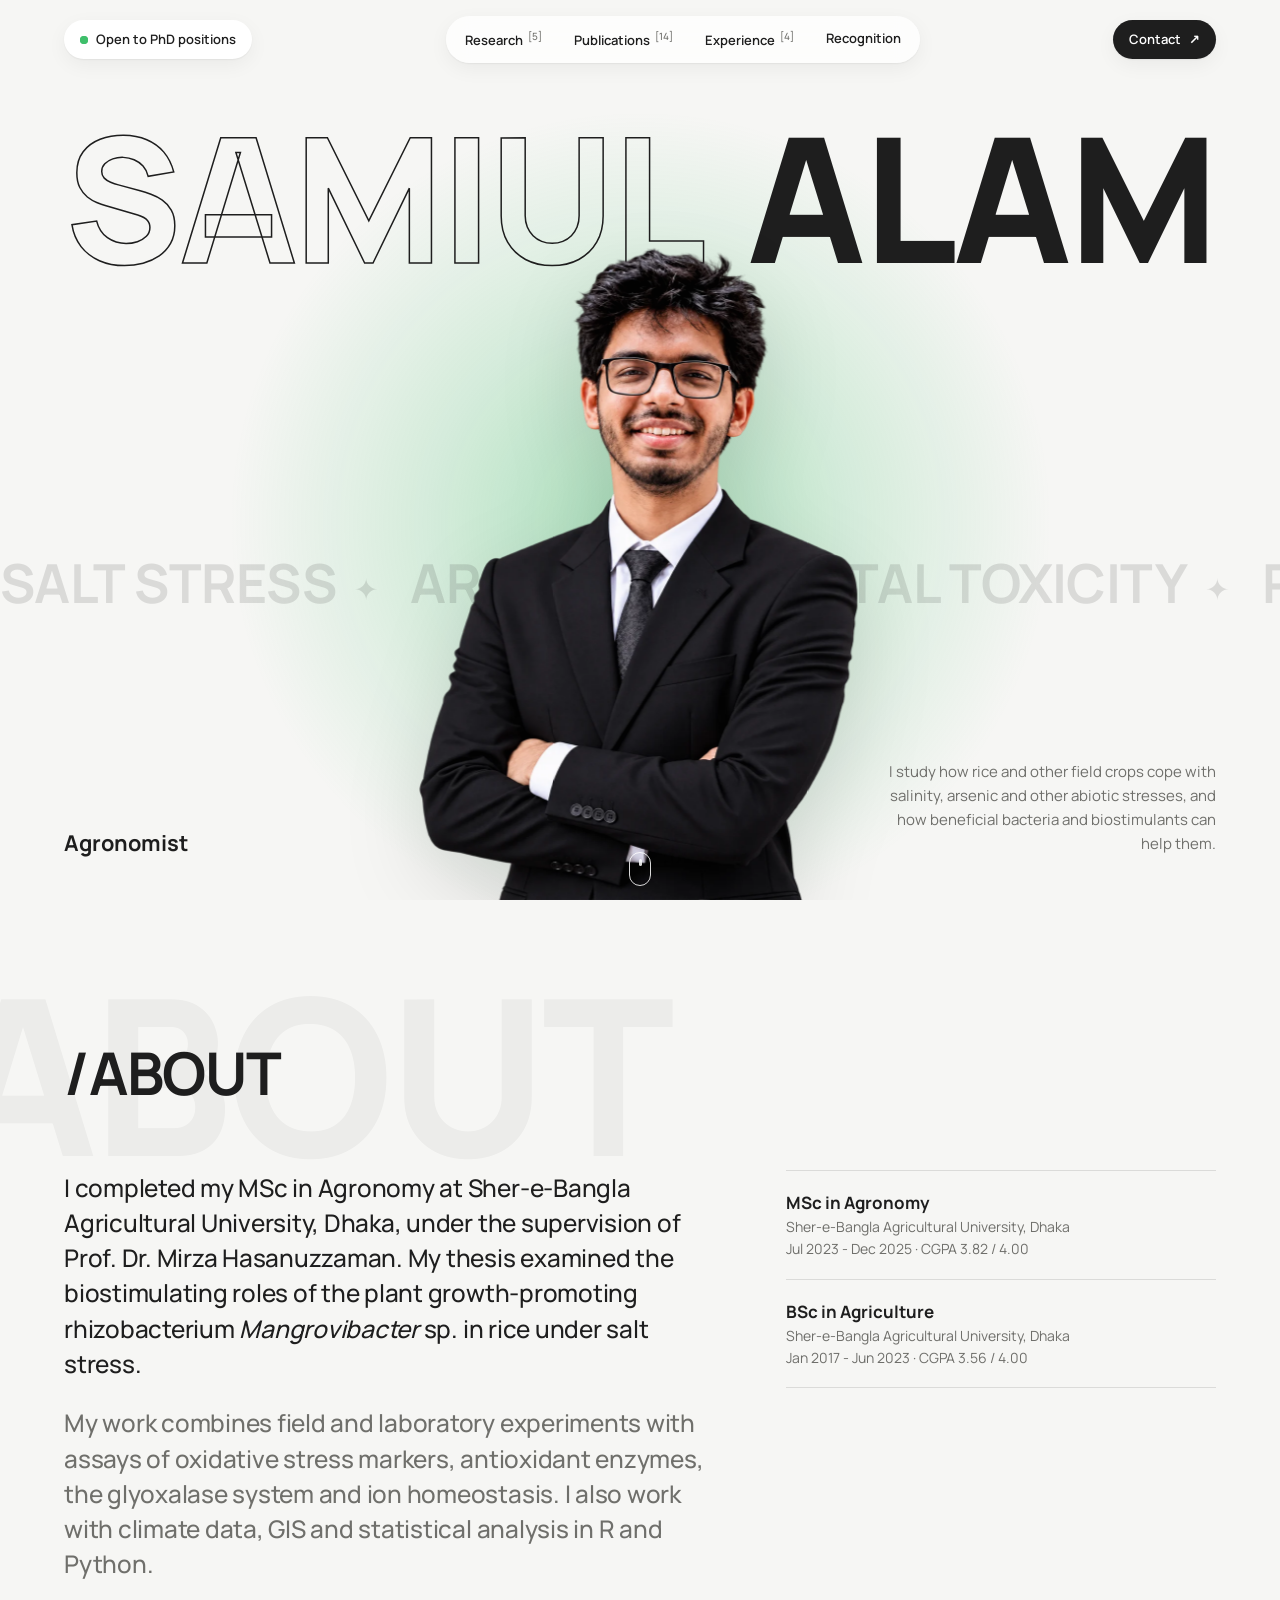
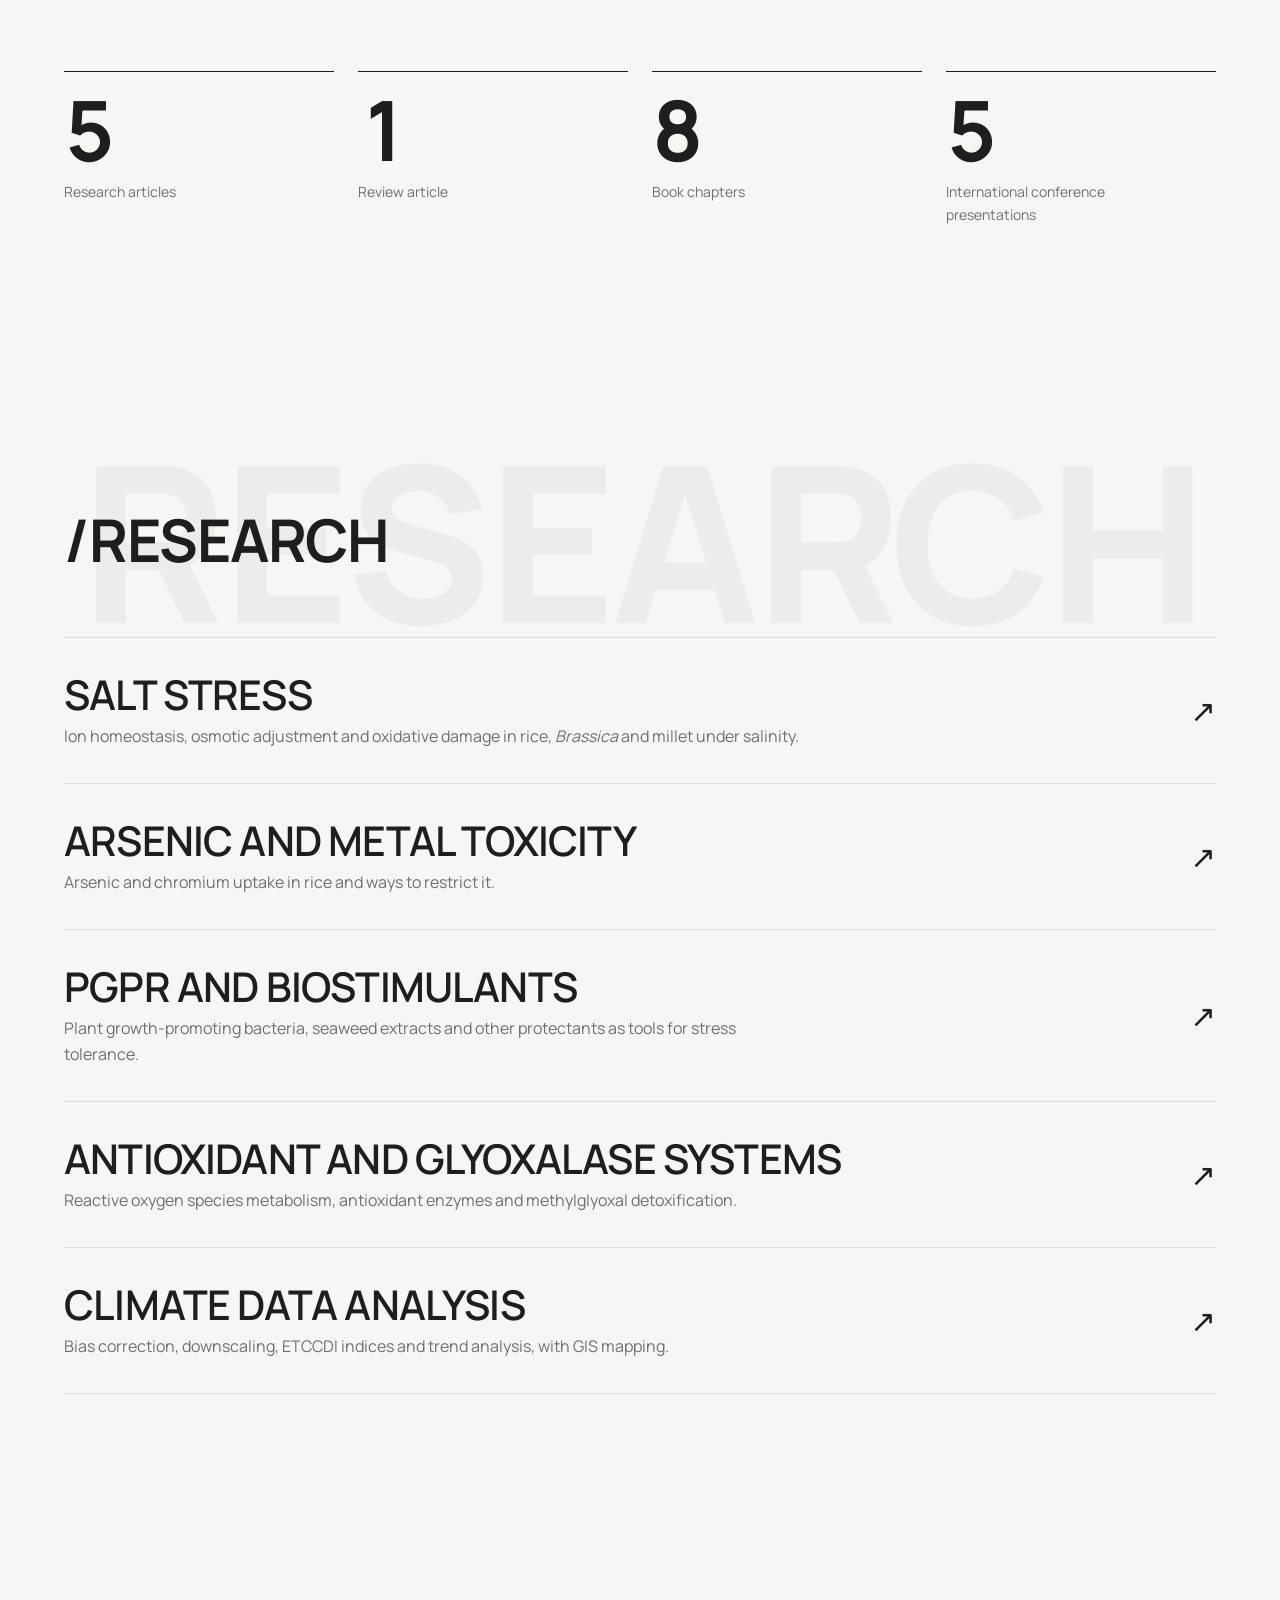
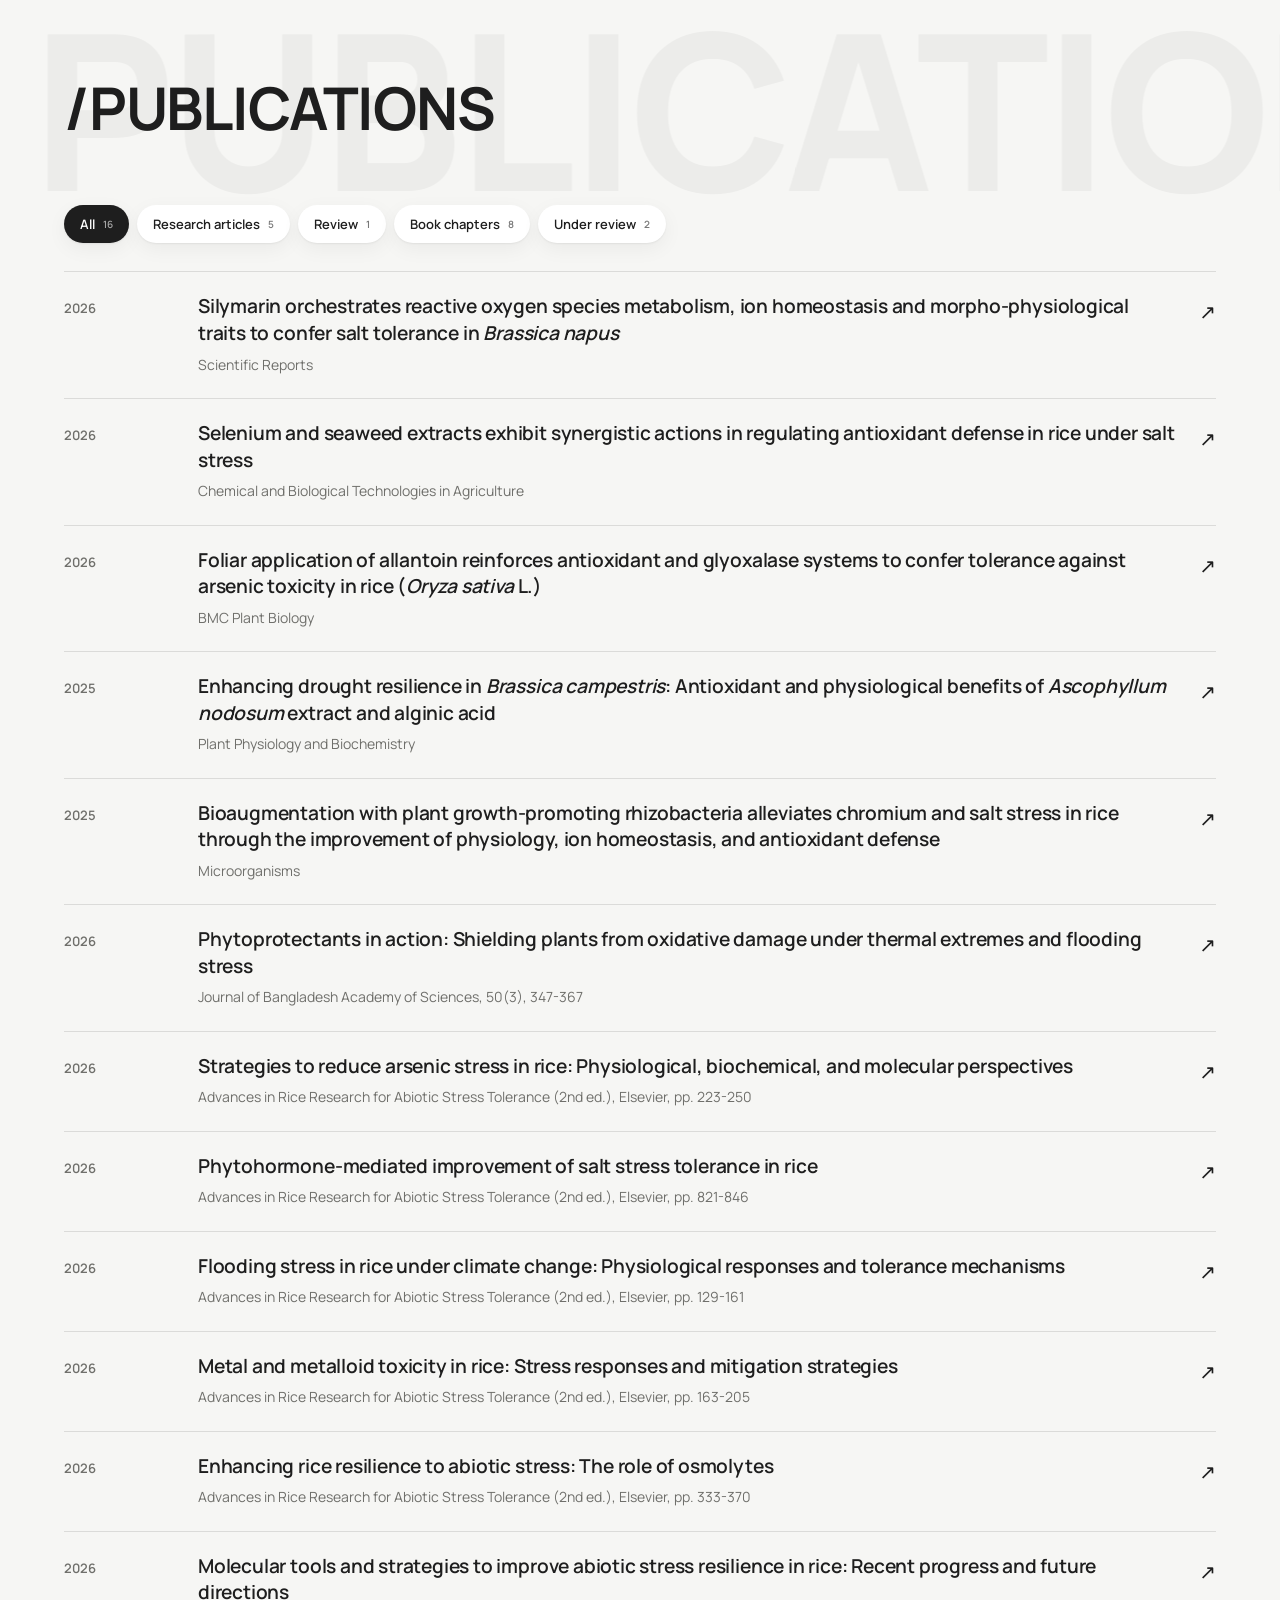
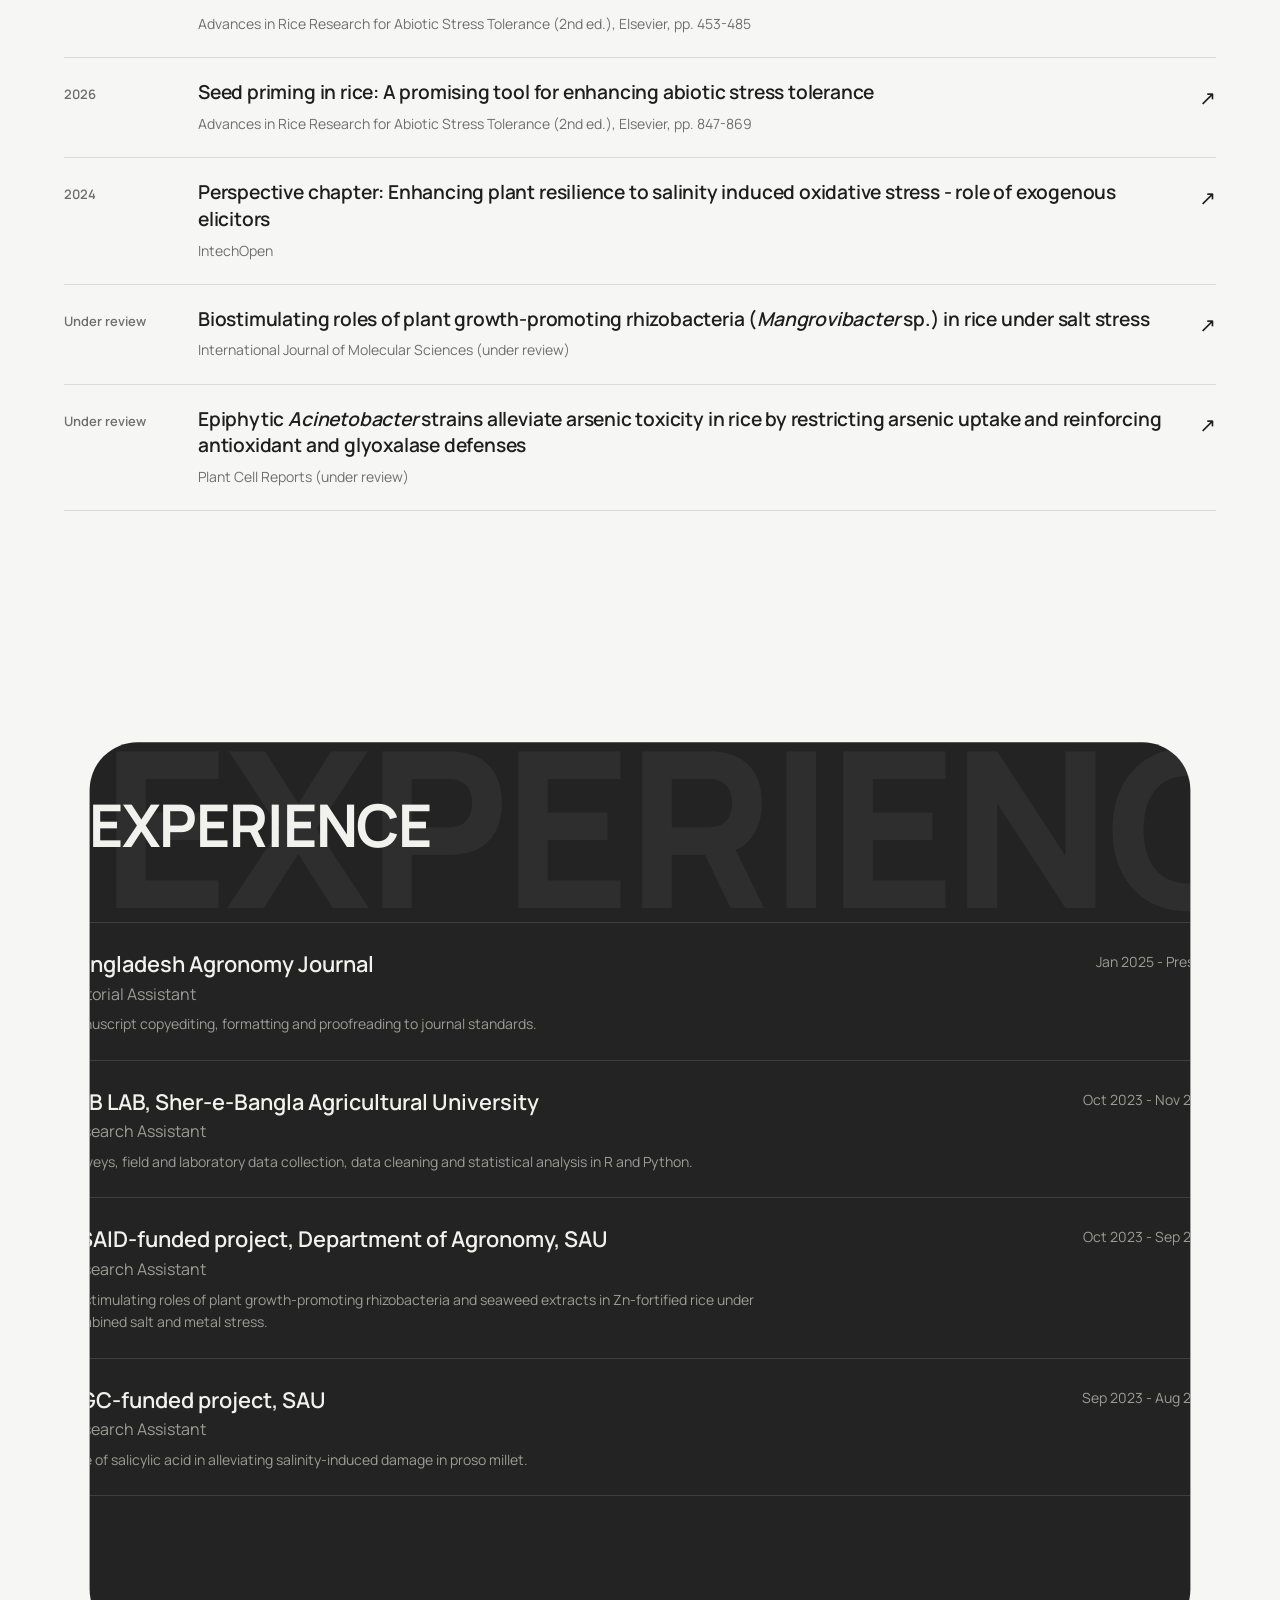
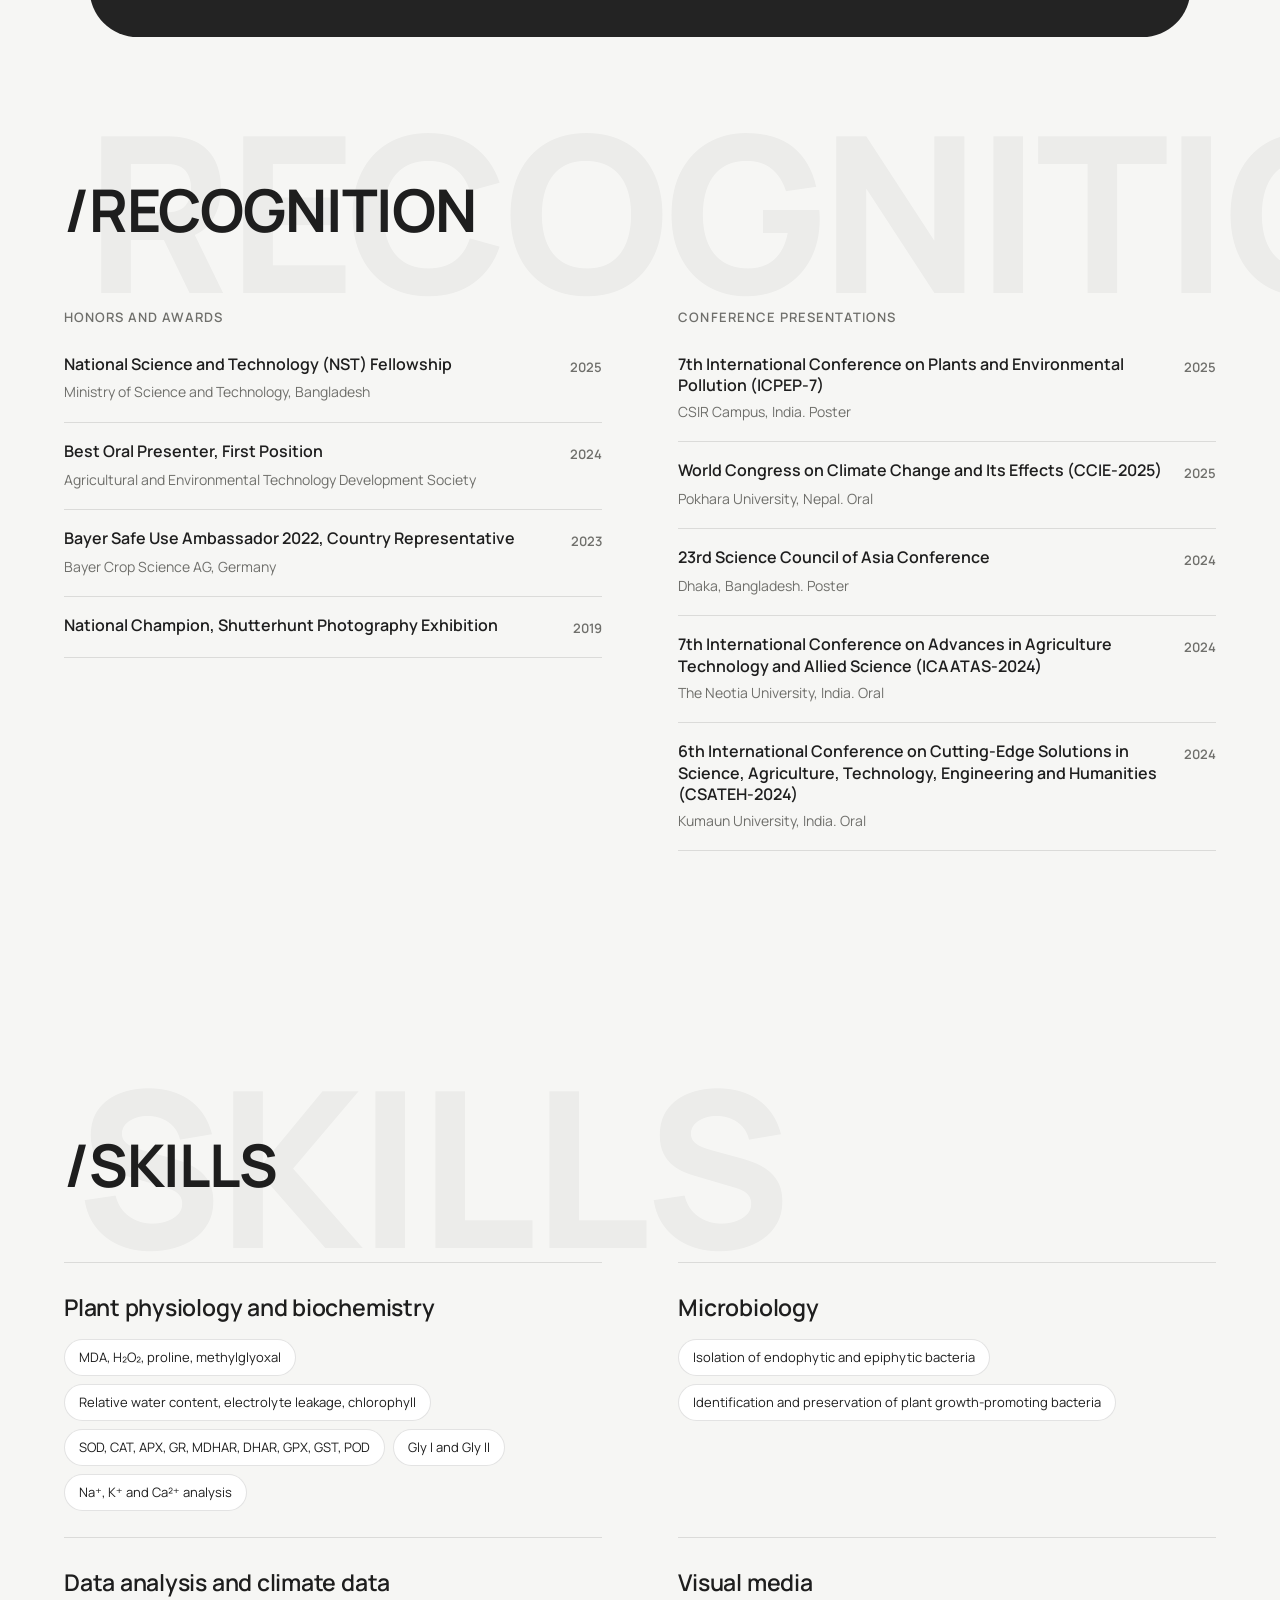
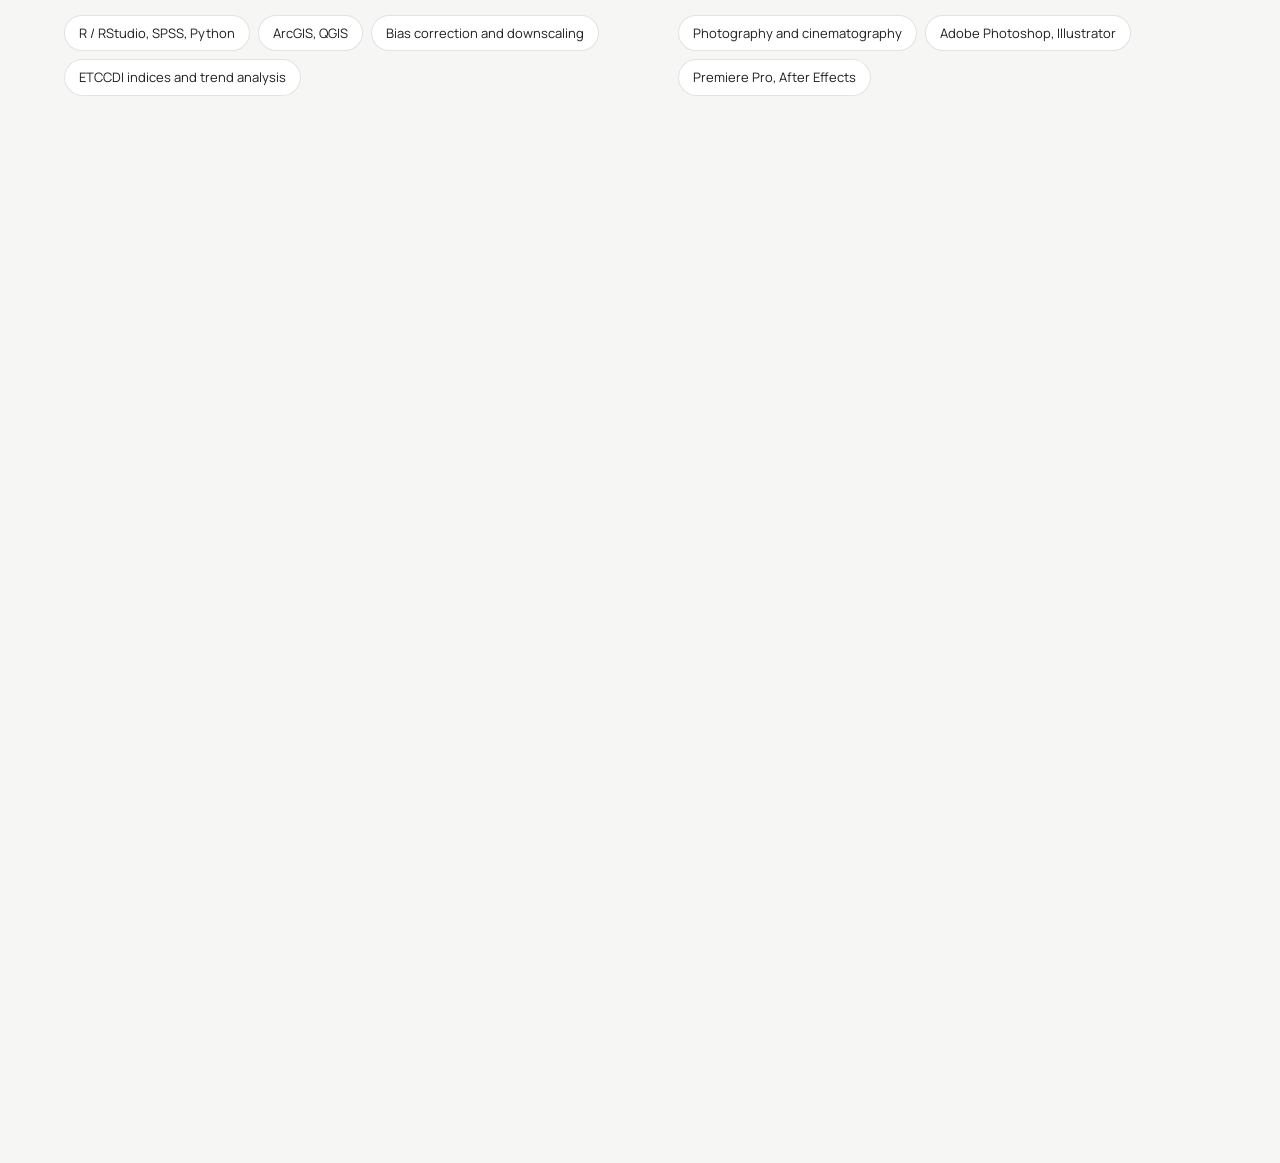
==== index.html @ f486c89b "Add drifting green glow behind hero portrait Co-Authored-By: Claude Fable 5.2 <noreply@anthropic.com" ====
<!DOCTYPE html>
<html lang="en">
<head>
<meta charset="utf-8">
<meta name="viewport" content="width=device-width, initial-scale=1">
<title>Samiul Alam</title>
<meta name="description" content="Samiul Alam, plant stress physiologist. Research on salinity, arsenic toxicity and plant growth-promoting bacteria in rice.">
<meta property="og:title" content="Samiul Alam">
<meta property="og:description" content="Plant stress physiologist. Salinity, arsenic and plant growth-promoting bacteria in rice.">
<meta property="og:type" content="website">
<link rel="icon" href="data:image/svg+xml,%3Csvg xmlns='http://www.w3.org/2000/svg' viewBox='0 0 64 64'%3E%3Crect width='64' height='64' rx='14' fill='%231e1e1e'/%3E%3Ctext x='32' y='43' font-family='Arial,sans-serif' font-weight='700' font-size='28' text-anchor='middle' fill='%23f6f6f4'%3ESA%3C/text%3E%3C/svg%3E">
<link rel="preconnect" href="https://fonts.googleapis.com">
<link rel="preconnect" href="https://fonts.gstatic.com" crossorigin>
<link href="https://fonts.googleapis.com/css2?family=Manrope:wght@400;500;600;700;800&display=swap" rel="stylesheet">
<link rel="stylesheet" href="css/style.css">
</head>
<body class="is-loading">

<a class="skip" href="#about">Skip to content</a>
<div class="progress" aria-hidden="true"><span id="progressBar"></span></div>

<div class="page" id="page">

  <header class="topbar" id="topbar">
    <span class="pill pill--status"><i class="dot"></i><span data-bind="status"></span></span>
    <nav class="nav" aria-label="Sections">
      <a href="#research">Research <sup data-count="research"></sup></a>
      <a href="#publications">Publications <sup data-count="publications"></sup></a>
      <a href="#experience">Experience <sup data-count="experience"></sup></a>
      <a href="#recognition">Recognition</a>
    </nav>
    <a class="pill pill--dark" href="#contact">Contact <span class="arrow" aria-hidden="true">↗</span></a>
  </header>

  <main>
    <!-- HERO -->
    <section class="hero" id="top">
      <h1 class="hero__name" id="heroName" aria-label="Samiul Alam"></h1>
      <div class="hero__glow" aria-hidden="true"><i></i></div>
      <div class="hero__marquee" id="heroMarquee" aria-hidden="true"></div>
      <div class="hero__portrait" id="heroPortrait"><img id="portraitImg" alt="Portrait of Samiul Alam" width="900" height="1352"></div>
      <div class="hero__foot">
        <p class="hero__role"><span id="roleText" data-bind="role"></span></p>
        <p class="hero__tag" data-bind="tagline"></p>
      </div>
      <a class="hero__cue" href="#about" aria-label="Scroll to about"><span></span></a>
    </section>

    <!-- ABOUT -->
    <section class="section" id="about">
      <div class="heading"><span class="ghost" aria-hidden="true">About</span><h2>/About</h2></div>
      <div class="about">
        <div class="about__text" id="aboutText"></div>
        <div class="about__side">
          <div class="edu" id="education"></div>
          <a class="pill pill--dark reveal" id="cvButton" hidden>Download CV <span class="arrow" aria-hidden="true">↗</span></a>
        </div>
      </div>
      <div class="stats" id="stats"></div>
    </section>

    <!-- RESEARCH -->
    <section class="section" id="research">
      <div class="heading"><span class="ghost" aria-hidden="true">Research</span><h2>/Research</h2></div>
      <div class="rows" id="researchRows"></div>
    </section>

    <!-- PUBLICATIONS -->
    <section class="section" id="publications">
      <div class="heading"><span class="ghost" aria-hidden="true">Publications</span><h2>/Publications</h2></div>
      <div class="filters" id="filters" role="tablist" aria-label="Publication type"></div>
      <div class="pubs" id="pubRows"></div>
    </section>

    <!-- EXPERIENCE (dark panel) -->
    <section class="section section--dark" id="experience">
      <div class="dark-inner">
        <div class="heading"><span class="ghost" aria-hidden="true">Experience</span><h2>/Experience</h2></div>
        <div class="xp" id="xpRows"></div>
      </div>
    </section>

    <!-- RECOGNITION -->
    <section class="section" id="recognition">
      <div class="heading"><span class="ghost" aria-hidden="true">Recognition</span><h2>/Recognition</h2></div>
      <div class="two">
        <div><h3 class="sub">Honors and awards</h3><div class="list" id="awards"></div></div>
        <div><h3 class="sub">Conference presentations</h3><div class="list" id="conferences"></div></div>
      </div>
    </section>

    <!-- SKILLS -->
    <section class="section" id="skills">
      <div class="heading"><span class="ghost" aria-hidden="true">Skills</span><h2>/Skills</h2></div>
      <div class="skills" id="skillGroups"></div>
    </section>

    <!-- GALLERY (hidden until photos are added in data/content.js) -->
    <section class="section" id="gallery" hidden>
      <div class="heading"><span class="ghost" aria-hidden="true">Beyond the lab</span><h2>/Beyond the lab</h2></div>
      <div class="gallery" id="galleryGrid"></div>
    </section>
  </main>
</div>

<!-- CONTACT, revealed like a curtain -->
<footer class="contact" id="contact">
  <span class="pill pill--status"><i class="dot"></i><span data-bind="status"></span></span>
  <h2 class="contact__title" data-bind="contact.heading"></h2>
  <p class="contact__text" data-bind="contact.text"></p>
  <a class="pill pill--dark pill--lg" id="emailButton">Email me <span class="arrow" aria-hidden="true">↗</span></a>
  <p class="contact__email" id="emailText"></p>
  <div class="contact__links" id="contactLinks"></div>
  <p class="contact__copy">© <span id="year"></span> Samiul Alam</p>
</footer>

<!-- PUBLICATION DETAIL -->
<div class="detail" id="detail" role="dialog" aria-modal="true" aria-labelledby="detailTitle" hidden>
  <div class="detail__inner">
    <button class="pill" id="detailBack" type="button"><span aria-hidden="true">←</span> Back</button>
    <p class="detail__type" id="detailType"></p>
    <h2 class="detail__title" id="detailTitle"></h2>
    <dl class="detail__meta">
      <div><dt>Authors</dt><dd id="detailAuthors"></dd></div>
      <div><dt>Published in</dt><dd id="detailVenue"></dd></div>
      <div><dt>Year</dt><dd id="detailYear"></dd></div>
    </dl>
    <a class="pill pill--dark pill--lg" id="detailDoi" target="_blank" rel="noopener">Read the paper <span class="arrow" aria-hidden="true">↗</span></a>
  </div>
</div>

<script src="data/content.js"></script>
<script src="js/main.js"></script>
</body>
</html>
---- css/style.css ----
/* ==========================================================
   Samiul Alam, personal site
   Colours and type are set in :root. Change them here.
   ========================================================== */
:root {
  --bg: #f6f6f4;
  --ink: #1e1e1e;
  --muted: #6f6f6b;
  --line: rgba(30, 30, 30, .12);
  --dark: #232323;
  --dark-ink: #f1f1ee;
  --dark-muted: #9c9c97;
  --dark-line: rgba(255, 255, 255, .12);
  --accent: #3fbf6b;
  --pad: clamp(20px, 5vw, 72px);
  --ease: cubic-bezier(.2, .8, .2, 1);
  --font: "Manrope", "Inter", system-ui, -apple-system, "Segoe UI", Roboto, Arial, sans-serif;
}

*, *::before, *::after { box-sizing: border-box; }
html { scroll-behavior: smooth; -webkit-text-size-adjust: 100%; }
body {
  margin: 0; background: var(--bg); color: var(--ink);
  font-family: var(--font); font-size: 16px; line-height: 1.6;
  -webkit-font-smoothing: antialiased; overflow-x: hidden;
}
body.is-locked { overflow: hidden; }
img { display: block; max-width: 100%; }
[hidden] { display: none !important; }
a { color: inherit; }
h1, h2, h3, p, dl, dd { margin: 0; }
button { font: inherit; color: inherit; background: none; border: 0; padding: 0; cursor: pointer; text-align: left; }
:focus-visible { outline: 2px solid var(--ink); outline-offset: 3px; border-radius: 6px; }
.section--dark :focus-visible { outline-color: var(--dark-ink); }
.skip { position: fixed; left: 12px; top: -60px; z-index: 100; background: var(--ink); color: var(--bg); padding: 10px 16px; border-radius: 999px; text-decoration: none; }
.skip:focus { top: 12px; }

.page { position: relative; z-index: 1; background: var(--bg); }

/* ---------- progress line ---------- */
.progress { position: fixed; inset: 0 0 auto 0; height: 2px; z-index: 60; pointer-events: none; }
.progress span { display: block; height: 100%; width: 100%; background: var(--ink); transform: scaleX(0); transform-origin: left; }

/* ---------- pills ---------- */
.pill {
  display: inline-flex; align-items: center; gap: 8px; white-space: nowrap;
  padding: 9px 16px; border-radius: 999px; font-size: 13px; font-weight: 600;
  background: #fff; color: var(--ink); text-decoration: none; cursor: pointer;
  box-shadow: 0 1px 2px rgba(0,0,0,.06), 0 6px 20px rgba(0,0,0,.05);
  transition: transform .35s var(--ease), background .25s, color .25s;
}
.pill:hover { transform: translateY(-2px); }
.pill--dark { background: var(--ink); color: #fff; }
.pill--lg { padding: 14px 24px; font-size: 15px; }
.pill--status { cursor: default; }
.pill--status:hover { transform: none; }
.pill .arrow { display: inline-block; transition: transform .35s var(--ease); }
.pill:hover .arrow { transform: rotate(45deg); }
.dot { width: 8px; height: 8px; border-radius: 50%; background: var(--accent); position: relative; flex: none; }
.dot::after { content: ""; position: absolute; inset: 0; border-radius: 50%; background: var(--accent); animation: pulse 2s ease-out infinite; }
@keyframes pulse { from { transform: scale(1); opacity: .7; } to { transform: scale(3); opacity: 0; } }

/* ---------- top bar ---------- */
.topbar {
  position: fixed; inset: 0 0 auto 0; z-index: 50;
  display: flex; align-items: center; justify-content: space-between; gap: 12px;
  padding: 16px var(--pad);
  transition: transform .5s var(--ease), opacity .6s var(--ease);
}
.is-loading .topbar { opacity: 0; transform: translateY(-20px); }
.topbar.is-hidden { transform: translateY(-110%); }
.nav {
  display: flex; gap: 4px; padding: 5px; border-radius: 999px;
  background: rgba(255,255,255,.75); backdrop-filter: blur(12px); -webkit-backdrop-filter: blur(12px);
  box-shadow: 0 1px 2px rgba(0,0,0,.06), 0 6px 20px rgba(0,0,0,.05);
}
.nav a { padding: 7px 14px; border-radius: 999px; font-size: 13px; font-weight: 600; text-decoration: none; transition: background .25s; }
.nav a:hover { background: rgba(30,30,30,.07); }
.nav sup { font-size: 10px; color: var(--muted); font-weight: 500; margin-left: 2px; }
.nav sup:not(:empty)::before { content: "["; } .nav sup:not(:empty)::after { content: "]"; }

/* ---------- hero ---------- */
.hero {
  position: relative; height: 100vh; height: 100svh; min-height: 560px; overflow: hidden;
  padding: 0 var(--pad);
}
.hero__name {
  position: absolute; left: var(--pad); right: var(--pad); top: 13svh; z-index: 1;
  display: flex; justify-content: center; gap: .26em; white-space: nowrap;
  font-weight: 800; line-height: .92; letter-spacing: -.02em; text-transform: uppercase;
  font-size: 12vw;
}
.hero__name .word { display: inline-flex; }
.hero__name .ch { display: inline-block; overflow: hidden; padding: .04em .015em; margin: -.04em -.015em; }
.hero__name .ch > span { display: inline-block; transform: translateY(110%); transition: transform 1s var(--ease); }
body:not(.is-loading) .hero__name .ch > span { transform: none; }
.hero__name .outline { color: transparent; -webkit-text-stroke: 1.5px var(--ink); }

.hero__portrait {
  position: absolute; left: 50%; bottom: 0; z-index: 2; height: 74svh; aspect-ratio: 900 / 1352;
  transform: translate(-50%, 0); will-change: transform;
}
.hero__portrait img {
  height: 100%; width: 100%; object-fit: cover; object-position: top;
  transform: translateY(104%); transition: transform 1.3s var(--ease) .55s;
  filter: drop-shadow(0 30px 40px rgba(0,0,0,.12));
}
body:not(.is-loading) .hero__portrait img { transform: none; }

.hero__name .word { will-change: transform; }
.hero__glow { position: absolute; left: 50%; top: 58%; z-index: 0; width: min(95vmin, 900px); aspect-ratio: 1; margin: calc(min(95vmin, 900px) / -2) 0 0 calc(min(95vmin, 900px) / -2); pointer-events: none; transition: opacity 1.6s var(--ease) .8s; }
.is-loading .hero__glow { opacity: 0; }
.hero__glow i { position: absolute; inset: 0; border-radius: 50%; will-change: transform;
  background: radial-gradient(circle, rgba(63,191,107,.42) 0%, rgba(63,191,107,.18) 35%, rgba(63,191,107,0) 68%);
  animation: glow 18s ease-in-out infinite alternate; }
@keyframes glow {
  0%   { transform: translate(-14%, 4%) scale(.92); }
  35%  { transform: translate(10%, -8%) scale(1.08); }
  70%  { transform: translate(16%, 8%) scale(.98); }
  100% { transform: translate(-8%, -4%) scale(1.12); }
}
.hero__marquee { position: absolute; left: 0; right: 0; top: 60svh; z-index: 1; overflow: hidden; white-space: nowrap; pointer-events: none; transition: opacity 1.2s var(--ease) 1.4s; }
.is-loading .hero__marquee { opacity: 0; }
.hero__marquee div { display: inline-flex; animation: marquee 48s linear infinite; will-change: transform; }
.hero__marquee span { font-size: clamp(26px, 4.2vw, 60px); font-weight: 700; text-transform: uppercase; letter-spacing: -.01em; color: rgba(30,30,30,.13); padding-right: .6em; }
.hero__marquee span::after { content: "\2726"; margin-left: .6em; font-size: .55em; vertical-align: middle; }
@keyframes marquee { to { transform: translateX(-50%); } }
.hero__role span { display: inline-block; transition: opacity .45s var(--ease), transform .45s var(--ease); }
.hero__role span.out { opacity: 0; transform: translateY(-12px); }

.hero__foot {
  position: absolute; left: var(--pad); right: var(--pad); bottom: 44px; z-index: 3;
  display: flex; justify-content: space-between; align-items: flex-end; gap: 24px;
  opacity: 1; transition: opacity .9s var(--ease) 1.2s, transform .9s var(--ease) 1.2s;
}
.is-loading .hero__foot { opacity: 0; transform: translateY(16px); }
.hero__role { font-size: clamp(18px, 1.7vw, 24px); font-weight: 700; max-width: 12em; line-height: 1.2; }
.hero__tag { max-width: 22em; color: var(--muted); font-size: 15px; text-align: right; }
.hero__cue { position: absolute; left: 50%; bottom: 14px; z-index: 4; width: 22px; height: 34px; margin-left: -11px; border: 1.5px solid #fff; border-radius: 12px; opacity: .85; }
.hero__cue span { position: absolute; left: 50%; top: 6px; width: 3px; height: 7px; margin-left: -1.5px; border-radius: 2px; background: #fff; animation: cue 1.8s var(--ease) infinite; }
@keyframes cue { 0% { transform: translateY(0); opacity: 1; } 100% { transform: translateY(12px); opacity: 0; } }

/* ---------- sections ---------- */
.section { position: relative; padding: clamp(72px, 11vw, 150px) var(--pad); overflow: hidden; }
.heading { position: relative; margin-bottom: clamp(32px, 5vw, 64px); }
.heading h2 {
  position: relative; overflow: hidden;
  font-size: clamp(30px, 4.6vw, 60px); font-weight: 700; letter-spacing: -.02em; text-transform: uppercase; line-height: 1.1;
}
.heading h2 > span { display: inline-block; transform: translateY(105%); transition: transform .9s var(--ease); }
.heading.in h2 > span { transform: none; }
.ghost {
  position: absolute; left: -.04em; top: 50%; white-space: nowrap; pointer-events: none; user-select: none;
  font-size: clamp(80px, 17vw, 250px); font-weight: 800; text-transform: uppercase; letter-spacing: -.02em; line-height: 1;
  color: rgba(30,30,30,.045); transform: translate(var(--gx, 0px), -50%); will-change: transform;
}
.sub { font-size: 13px; font-weight: 600; text-transform: uppercase; letter-spacing: .08em; color: var(--muted); margin-bottom: 8px; }

.reveal { opacity: 0; transform: translateY(26px); transition: opacity .8s var(--ease), transform .8s var(--ease); }
.reveal.in { opacity: 1; transform: none; }

/* ---------- about ---------- */
.about { display: grid; grid-template-columns: 1.5fr 1fr; gap: clamp(32px, 6vw, 96px); align-items: start; }
.about__text p { font-size: clamp(18px, 1.9vw, 26px); line-height: 1.45; font-weight: 500; letter-spacing: -.01em; }
.about__text p + p { margin-top: 1em; color: var(--muted); }
.edu__item { padding: 18px 0; border-top: 1px solid var(--line); }
.edu__item:last-child { border-bottom: 1px solid var(--line); }
.edu__item strong { display: block; font-size: 17px; }
.edu__item span { display: block; color: var(--muted); font-size: 14px; }
.about__side .pill { margin-top: 24px; }
.stats { display: grid; grid-template-columns: repeat(4, 1fr); gap: 24px; margin-top: clamp(48px, 7vw, 96px); }
.stat { border-top: 1px solid var(--ink); padding-top: 16px; }
.stat b { display: block; font-size: clamp(44px, 6.5vw, 92px); font-weight: 700; line-height: 1; letter-spacing: -.03em; font-variant-numeric: tabular-nums; }
.stat span { display: block; margin-top: 10px; color: var(--muted); font-size: 14px; max-width: 14em; }

/* ---------- big rows (research) ---------- */
.row {
  display: grid; grid-template-columns: 1fr auto; align-items: center; column-gap: 24px;
  padding: clamp(20px, 2.6vw, 34px) 0; border-bottom: 1px solid var(--line);
}
.row:first-child { border-top: 1px solid var(--line); }
.row__title { font-size: clamp(22px, 3.2vw, 44px); font-weight: 600; letter-spacing: -.02em; text-transform: uppercase; line-height: 1.15; transition: transform .5s var(--ease); }
.row__text { grid-column: 1; color: var(--muted); max-width: 46em; margin-top: 6px; transition: transform .5s var(--ease) .04s; }
.row__arrow { grid-row: 1 / span 2; grid-column: 2; font-size: clamp(20px, 2.4vw, 32px); transition: transform .5s var(--ease); }
.row:hover .row__title, .row:hover .row__text { transform: translateX(16px); }
.row:hover .row__arrow { transform: rotate(45deg); }

/* ---------- publications ---------- */
.filters { display: flex; flex-wrap: wrap; gap: 8px; margin-bottom: 28px; }
.filters .pill sup { font-size: 10px; opacity: .6; }
.filters .pill[aria-selected="true"] { background: var(--ink); color: #fff; }
.pub {
  display: grid; grid-template-columns: 110px 1fr auto; gap: 8px 24px; align-items: start; width: 100%;
  padding: 22px 0; border-bottom: 1px solid var(--line);
}
.pub:first-child { border-top: 1px solid var(--line); }
.pub[hidden] { display: none; }
.pub__year { font-size: 13px; font-weight: 600; color: var(--muted); padding-top: 4px; }
.pub__title { font-size: clamp(16px, 1.5vw, 20px); font-weight: 600; line-height: 1.35; letter-spacing: -.01em; }
.pub__venue { display: block; margin-top: 6px; font-size: 14px; color: var(--muted); font-weight: 400; }
.pub__body, .pub__arrow { transition: transform .5s var(--ease); }
.pub__arrow { font-size: 20px; padding-top: 2px; }
.pub:hover .pub__body { transform: translateX(12px); }
.pub:hover .pub__arrow { transform: rotate(45deg); }

/* ---------- experience (dark) ---------- */
.section--dark { padding: 0; overflow: visible; background: var(--bg); }
.dark-inner {
  position: relative; overflow: hidden; background: var(--dark); color: var(--dark-ink);
  padding: clamp(72px, 11vw, 150px) var(--pad);
  clip-path: inset(calc((1 - var(--p, 1)) * 90px) calc((1 - var(--p, 1)) * 7vw) calc((1 - var(--q, 1)) * 90px) round calc((1 - min(var(--p, 1), var(--q, 1))) * 48px));
  will-change: clip-path;
}
.section--dark .ghost { color: rgba(255,255,255,.05); }
.xp__item { display: grid; grid-template-columns: 1fr auto; gap: 6px 24px; padding: 24px 0; border-bottom: 1px solid var(--dark-line); }
.xp__item:first-child { border-top: 1px solid var(--dark-line); }
.xp__org { font-size: clamp(17px, 1.7vw, 22px); font-weight: 600; }
.xp__role { color: var(--dark-muted); }
.xp__text { grid-column: 1; color: var(--dark-muted); font-size: 14px; max-width: 52em; }
.xp__period { grid-row: 1; grid-column: 2; color: var(--dark-muted); font-size: 14px; white-space: nowrap; padding-top: 4px; }

/* ---------- recognition ---------- */
.two { display: grid; grid-template-columns: 1fr 1fr; gap: clamp(32px, 6vw, 96px); }
.item { display: grid; grid-template-columns: 1fr auto; gap: 4px 20px; padding: 18px 0; border-bottom: 1px solid var(--line); }
.item strong { font-weight: 600; line-height: 1.35; }
.item em { grid-column: 1; font-style: normal; font-size: 14px; color: var(--muted); }
.item time { grid-row: 1; grid-column: 2; font-size: 13px; font-weight: 600; color: var(--muted); padding-top: 3px; }

/* ---------- skills ---------- */
.skills { display: grid; grid-template-columns: repeat(2, 1fr); gap: 0 clamp(32px, 6vw, 96px); }
.skill { padding: 26px 0; border-top: 1px solid var(--line); }
.skill h3 { font-size: clamp(18px, 1.8vw, 24px); font-weight: 600; margin-bottom: 14px; letter-spacing: -.01em; }
.skill ul { list-style: none; margin: 0; padding: 0; display: flex; flex-wrap: wrap; gap: 8px; }
.skill li { padding: 7px 14px; border-radius: 999px; border: 1px solid var(--line); font-size: 13px; background: #fff; }

/* ---------- gallery ---------- */
.gallery { display: grid; grid-template-columns: repeat(auto-fill, minmax(240px, 1fr)); gap: 12px; }
.gallery img { width: 100%; aspect-ratio: 4 / 3; object-fit: cover; border-radius: 12px; }

/* ---------- contact / curtain ---------- */
.contact {
  position: relative; z-index: 0; min-height: 100vh; min-height: 100svh;
  display: flex; flex-direction: column; align-items: center; justify-content: center; text-align: center; gap: 22px;
  padding: 90px var(--pad) 40px;
  background: radial-gradient(120% 90% at 50% 0%, #ffffff 0%, #ececea 55%, #dcdcd9 100%);
}
body.curtain .contact { position: fixed; inset: auto 0 0 0; }
.contact__title { font-size: clamp(34px, 6.2vw, 92px); font-weight: 800; letter-spacing: -.03em; line-height: 1; text-transform: uppercase; max-width: 12em; }
.contact__text { max-width: 34em; color: var(--muted); }
.contact__email { font-size: 14px; color: var(--muted); user-select: all; margin-top: -8px; }
.contact__links { display: flex; flex-wrap: wrap; justify-content: center; gap: 10px; margin-top: 18px; }
.contact__copy { font-size: 12px; color: var(--muted); margin-top: 22px; }

/* ---------- publication detail ---------- */
.detail {
  position: fixed; inset: 0; z-index: 80; overflow: auto; background: var(--bg);
  opacity: 0; transform: translateY(24px); transition: opacity .45s var(--ease), transform .45s var(--ease);
}
.detail[hidden] { display: none; }
.detail.open { opacity: 1; transform: none; }
.detail__inner { max-width: 900px; margin: 0 auto; padding: 28px var(--pad) 80px; }
.detail__type { margin-top: clamp(40px, 8vw, 96px); font-size: 13px; font-weight: 600; text-transform: uppercase; letter-spacing: .08em; color: var(--muted); }
.detail__title { margin-top: 14px; font-size: clamp(24px, 3.6vw, 44px); font-weight: 700; line-height: 1.2; letter-spacing: -.02em; }
.detail__meta { margin: 36px 0; }
.detail__meta > div { display: grid; grid-template-columns: 130px 1fr; gap: 16px; padding: 16px 0; border-top: 1px solid var(--line); }
.detail__meta > div:last-child { border-bottom: 1px solid var(--line); }
.detail__meta dt { font-size: 13px; color: var(--muted); font-weight: 600; }
.detail__meta b { font-weight: 800; }
.detail [hidden] { display: none; }

/* ---------- responsive ---------- */
@media (max-width: 900px) {
  .nav { display: none; }
  .about, .two, .skills { grid-template-columns: 1fr; }
  .stats { grid-template-columns: repeat(2, 1fr); }
}
@media (max-width: 700px) {
  .hero__name { flex-direction: column; align-items: center; gap: 0; top: 12svh; font-size: 21vw; }
  .hero__name .outline { -webkit-text-stroke-width: 1.2px; }
  .hero { display: flex; flex-direction: column; justify-content: flex-end; padding: 0; }
  .hero__portrait { position: relative; bottom: auto; height: 50svh; flex: none; }
  .hero__marquee { top: 52svh; }
  .hero__foot { position: relative; left: auto; right: auto; bottom: auto; flex-direction: column; align-items: flex-start; gap: 6px; padding: 16px var(--pad) 56px; background: var(--bg); border-top: 1px solid var(--line); }
  .hero__tag { text-align: left; font-size: 14px; max-width: none; }
  .skill li { border-radius: 14px; }
  .hero__cue { border-color: var(--ink); } .hero__cue span { background: var(--ink); }
  .pub { grid-template-columns: 1fr auto; }
  .pub__year { grid-column: 1 / -1; padding: 0; }
  .xp__item { grid-template-columns: 1fr; }
  .xp__period { grid-row: auto; grid-column: 1; padding: 0; }
  .detail__meta > div { grid-template-columns: 1fr; gap: 4px; }
  .row:hover .row__title, .row:hover .row__text, .pub:hover .pub__body { transform: none; }
}

/* ---------- reduced motion ---------- */
@media (prefers-reduced-motion: reduce) {
  html { scroll-behavior: auto; }
  *, *::before, *::after { animation: none !important; transition: none !important; }
  .reveal, .heading h2 > span, .hero__name .ch > span, .hero__portrait img { opacity: 1 !important; transform: none !important; }
  .dark-inner { clip-path: none; }
  .ghost { transform: translate(0, -50%); }
}
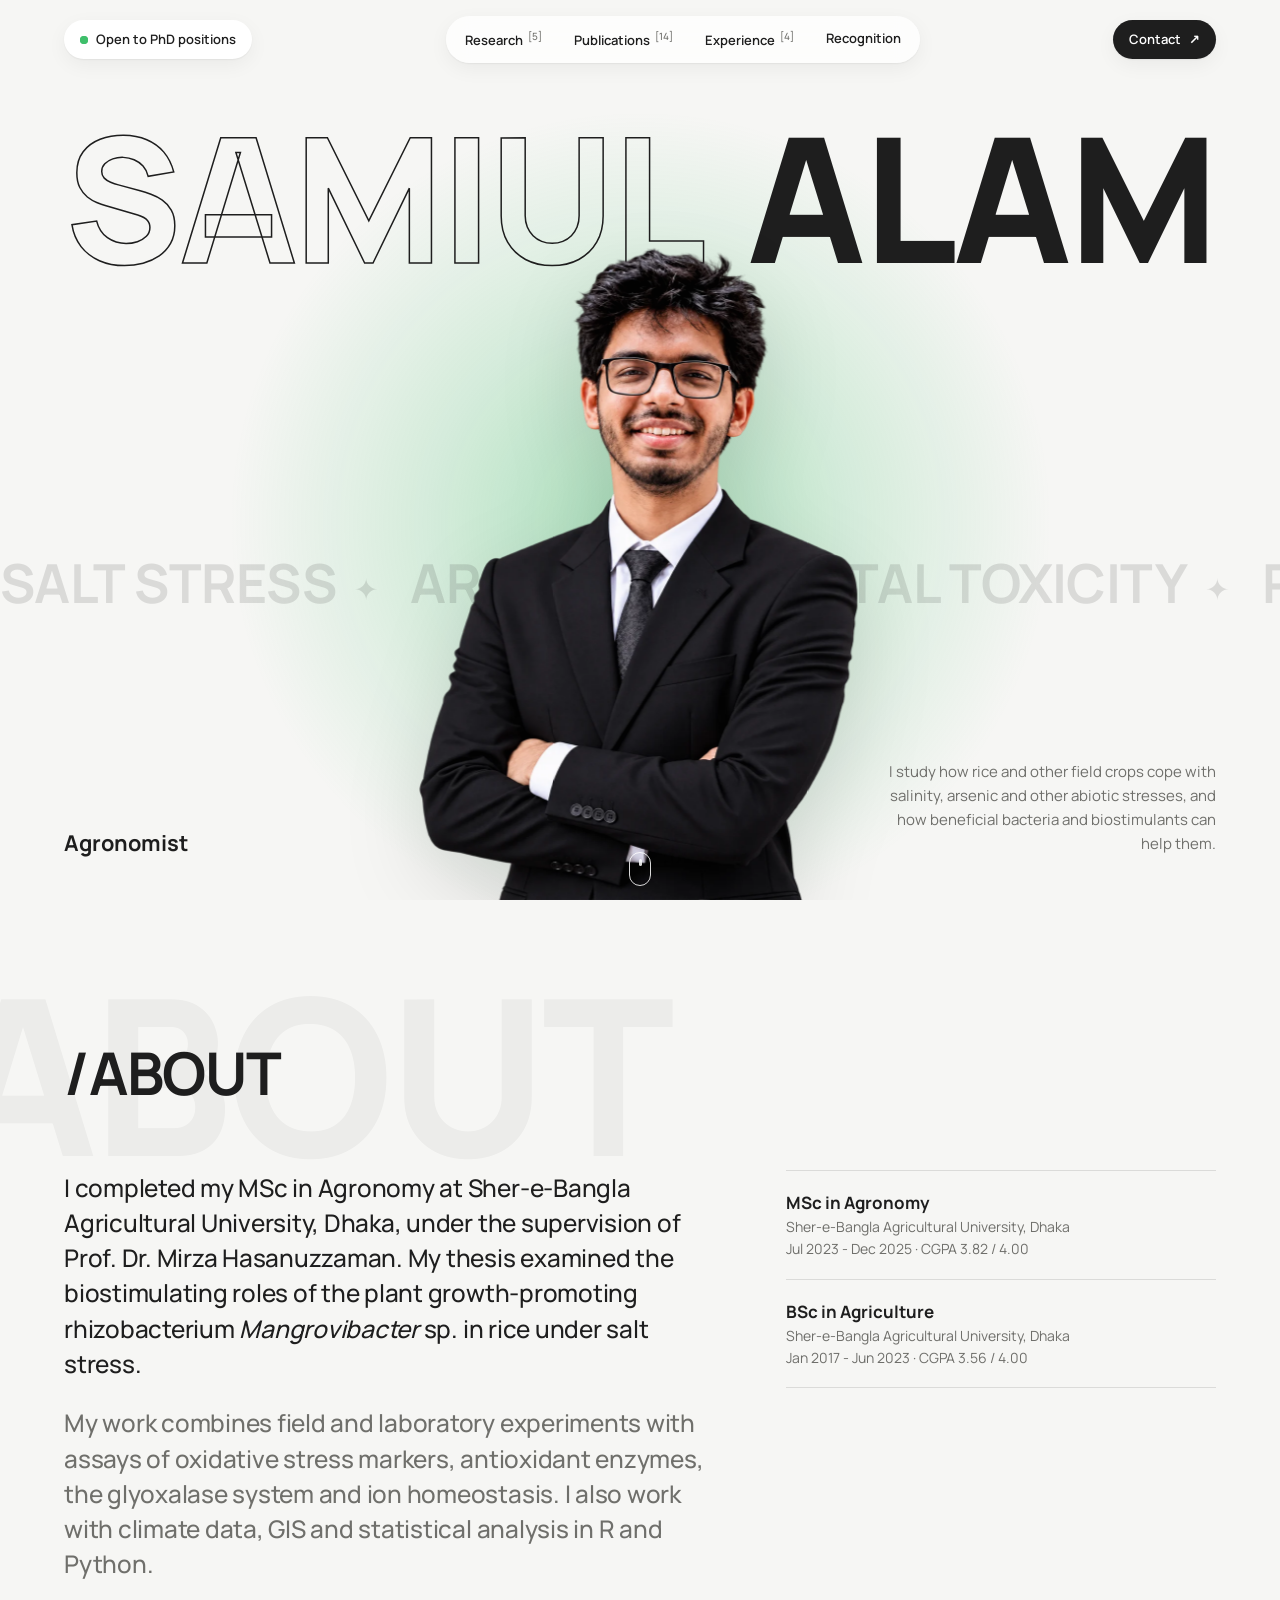
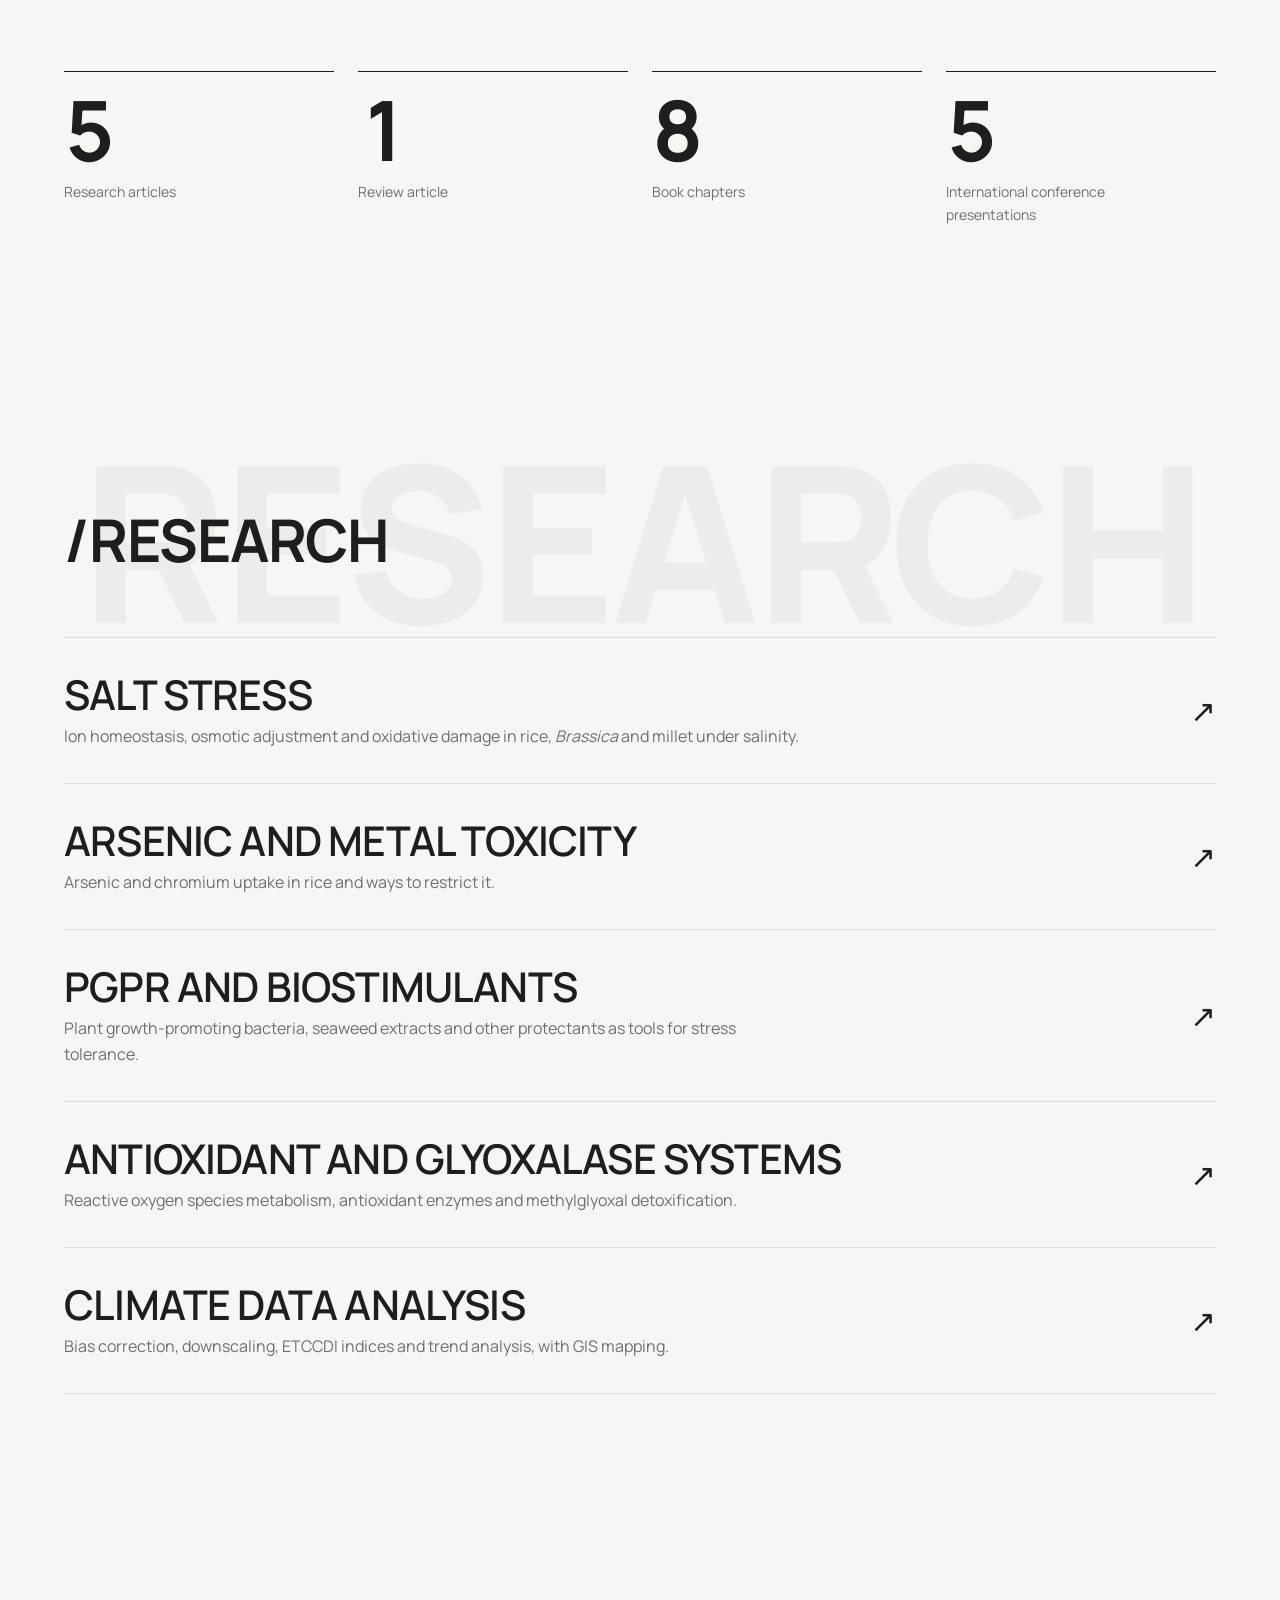
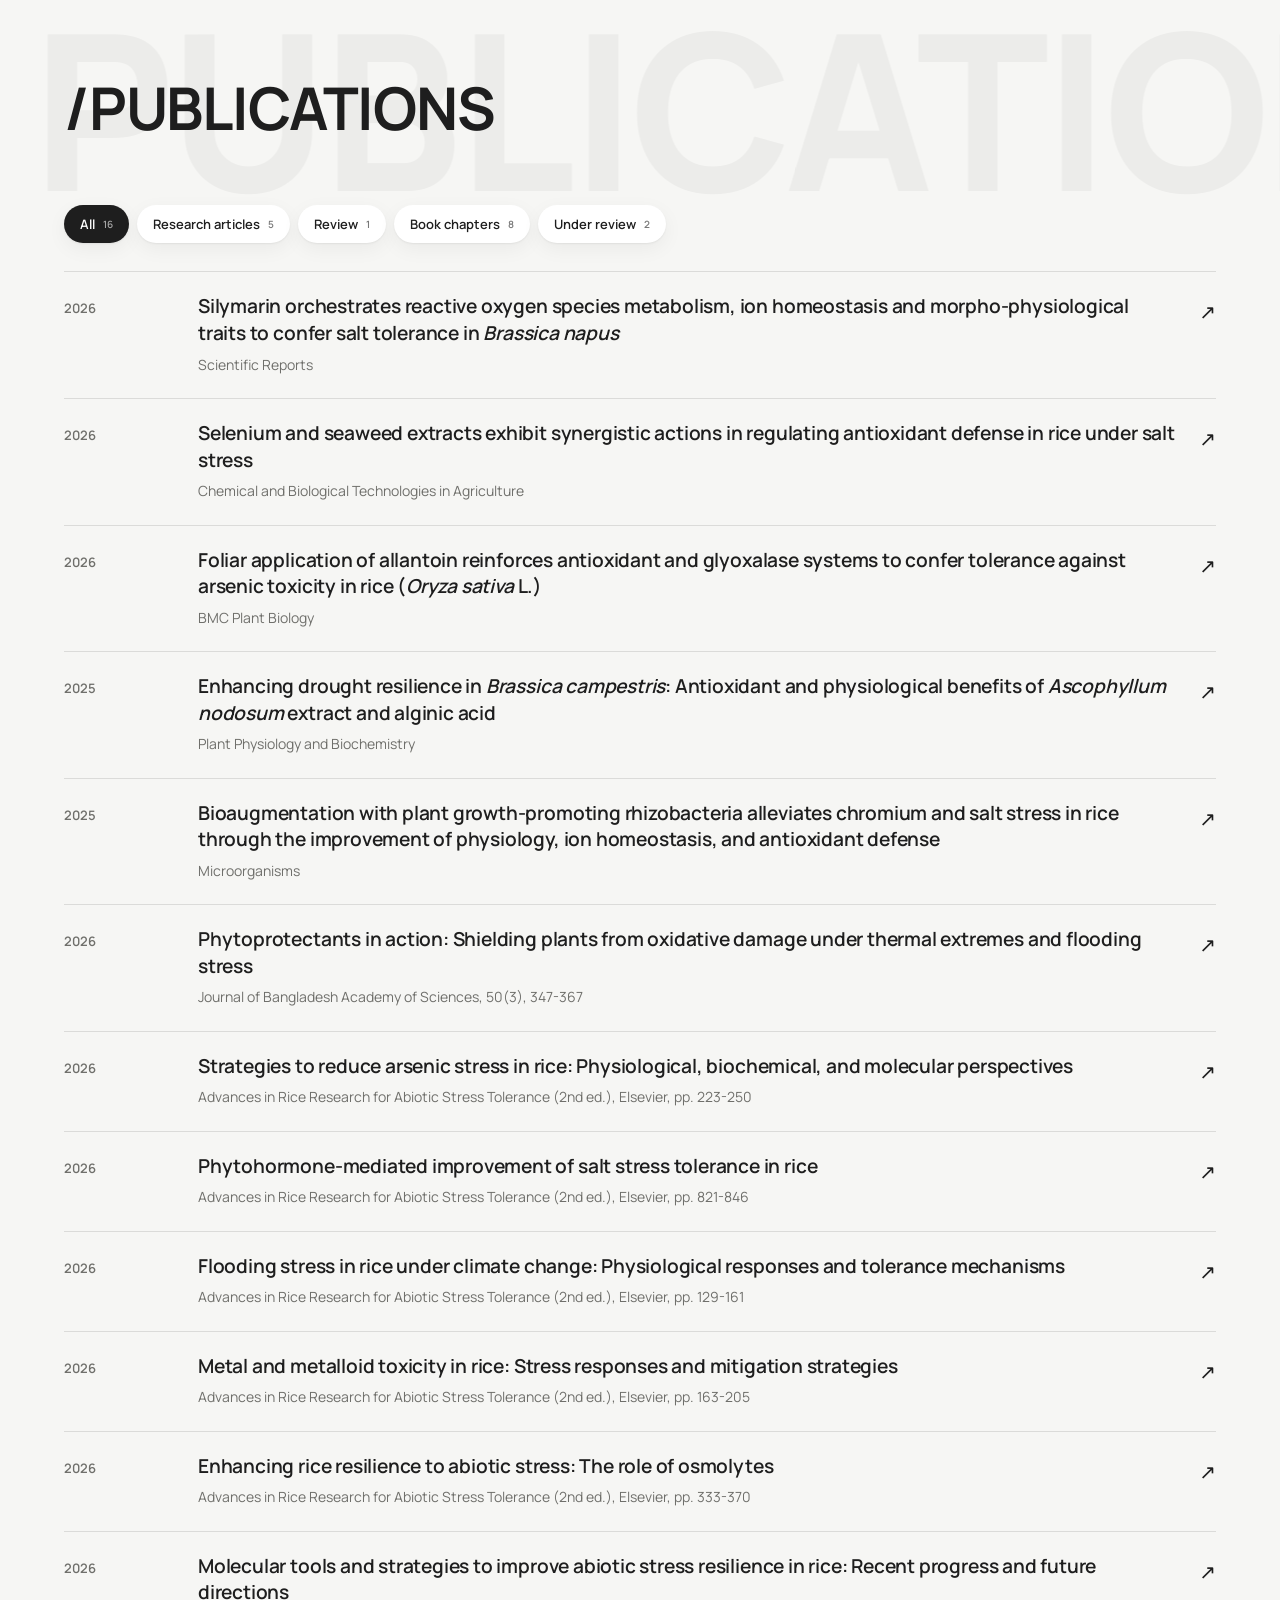
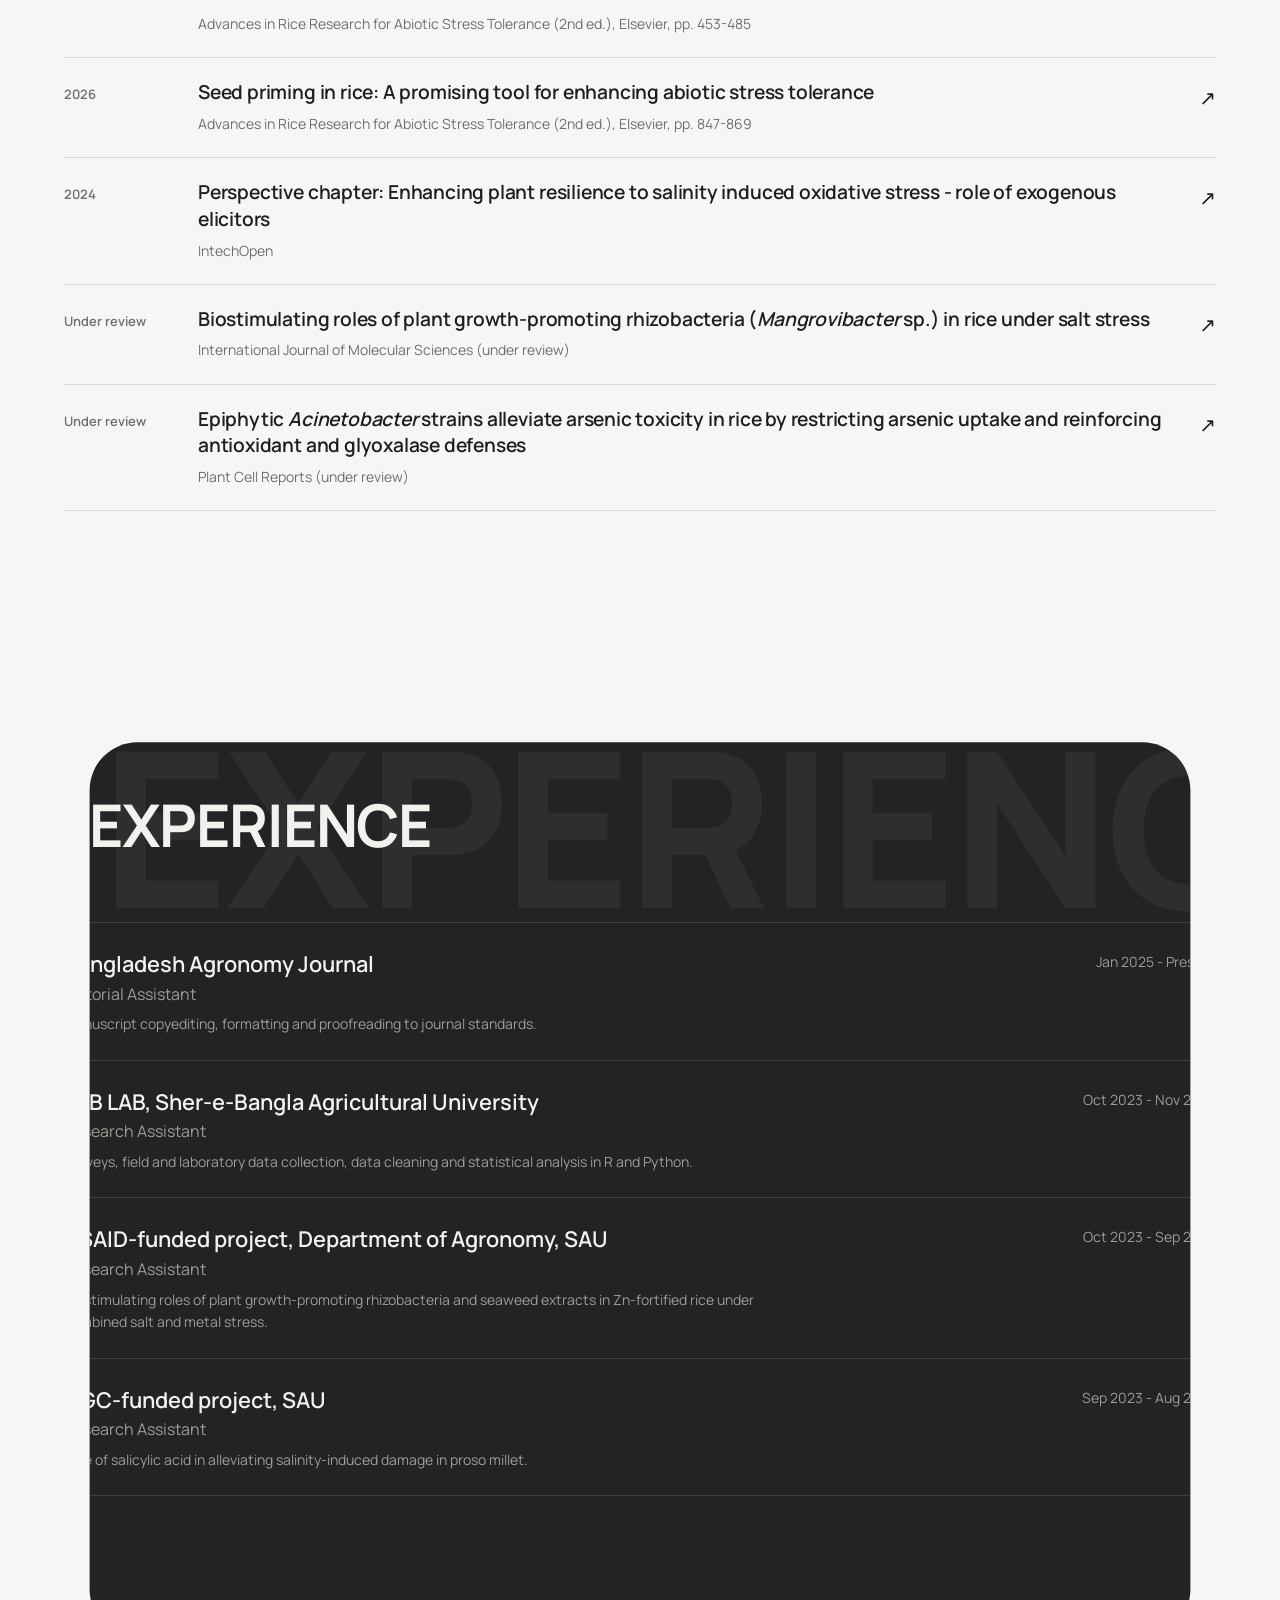
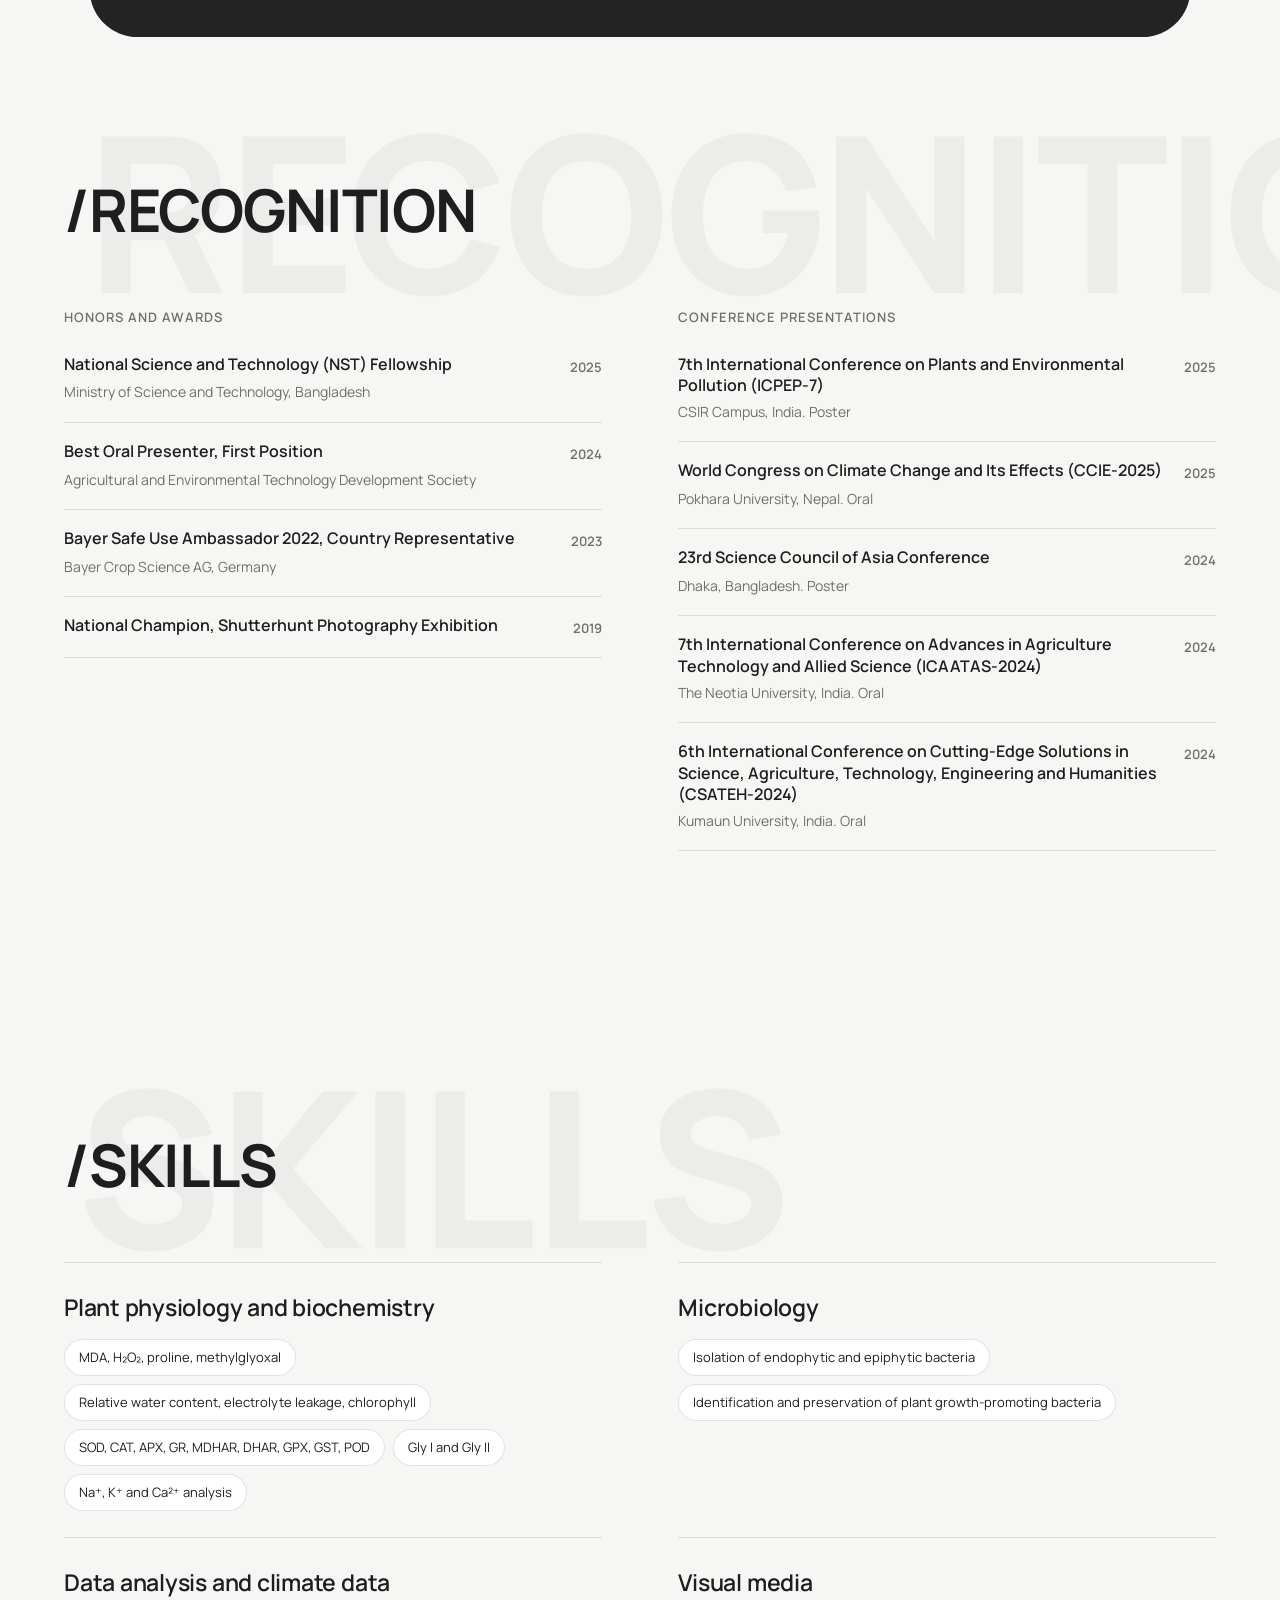
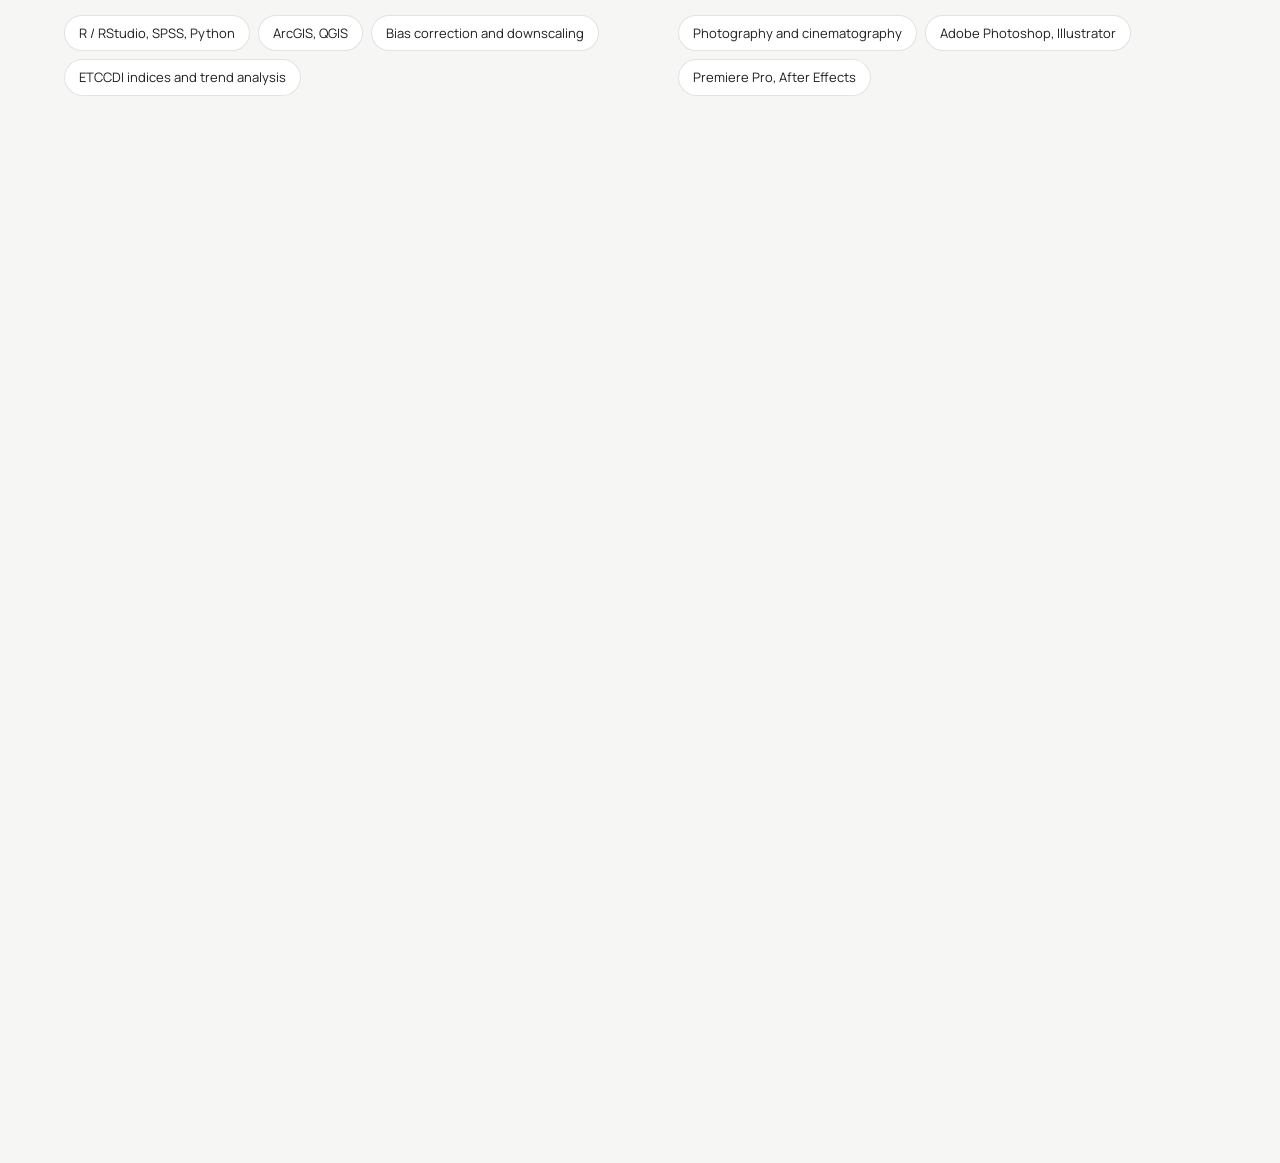
==== commit 2211944f: "Add version tags to CSS and JS links so browsers load new files Co-Authored-By: Claude Fable 5.2 <no" ====
--- a/index.html
+++ b/index.html
@@ -12,7 +12,7 @@
 <link rel="preconnect" href="https://fonts.googleapis.com">
 <link rel="preconnect" href="https://fonts.gstatic.com" crossorigin>
 <link href="https://fonts.googleapis.com/css2?family=Manrope:wght@400;500;600;700;800&display=swap" rel="stylesheet">
-<link rel="stylesheet" href="css/style.css">
+<link rel="stylesheet" href="css/style.css?v=3">
 </head>
 <body class="is-loading">
 
@@ -129,7 +129,7 @@
   </div>
 </div>
 
-<script src="data/content.js"></script>
-<script src="js/main.js"></script>
+<script src="data/content.js?v=3"></script>
+<script src="js/main.js?v=3"></script>
 </body>
 </html>
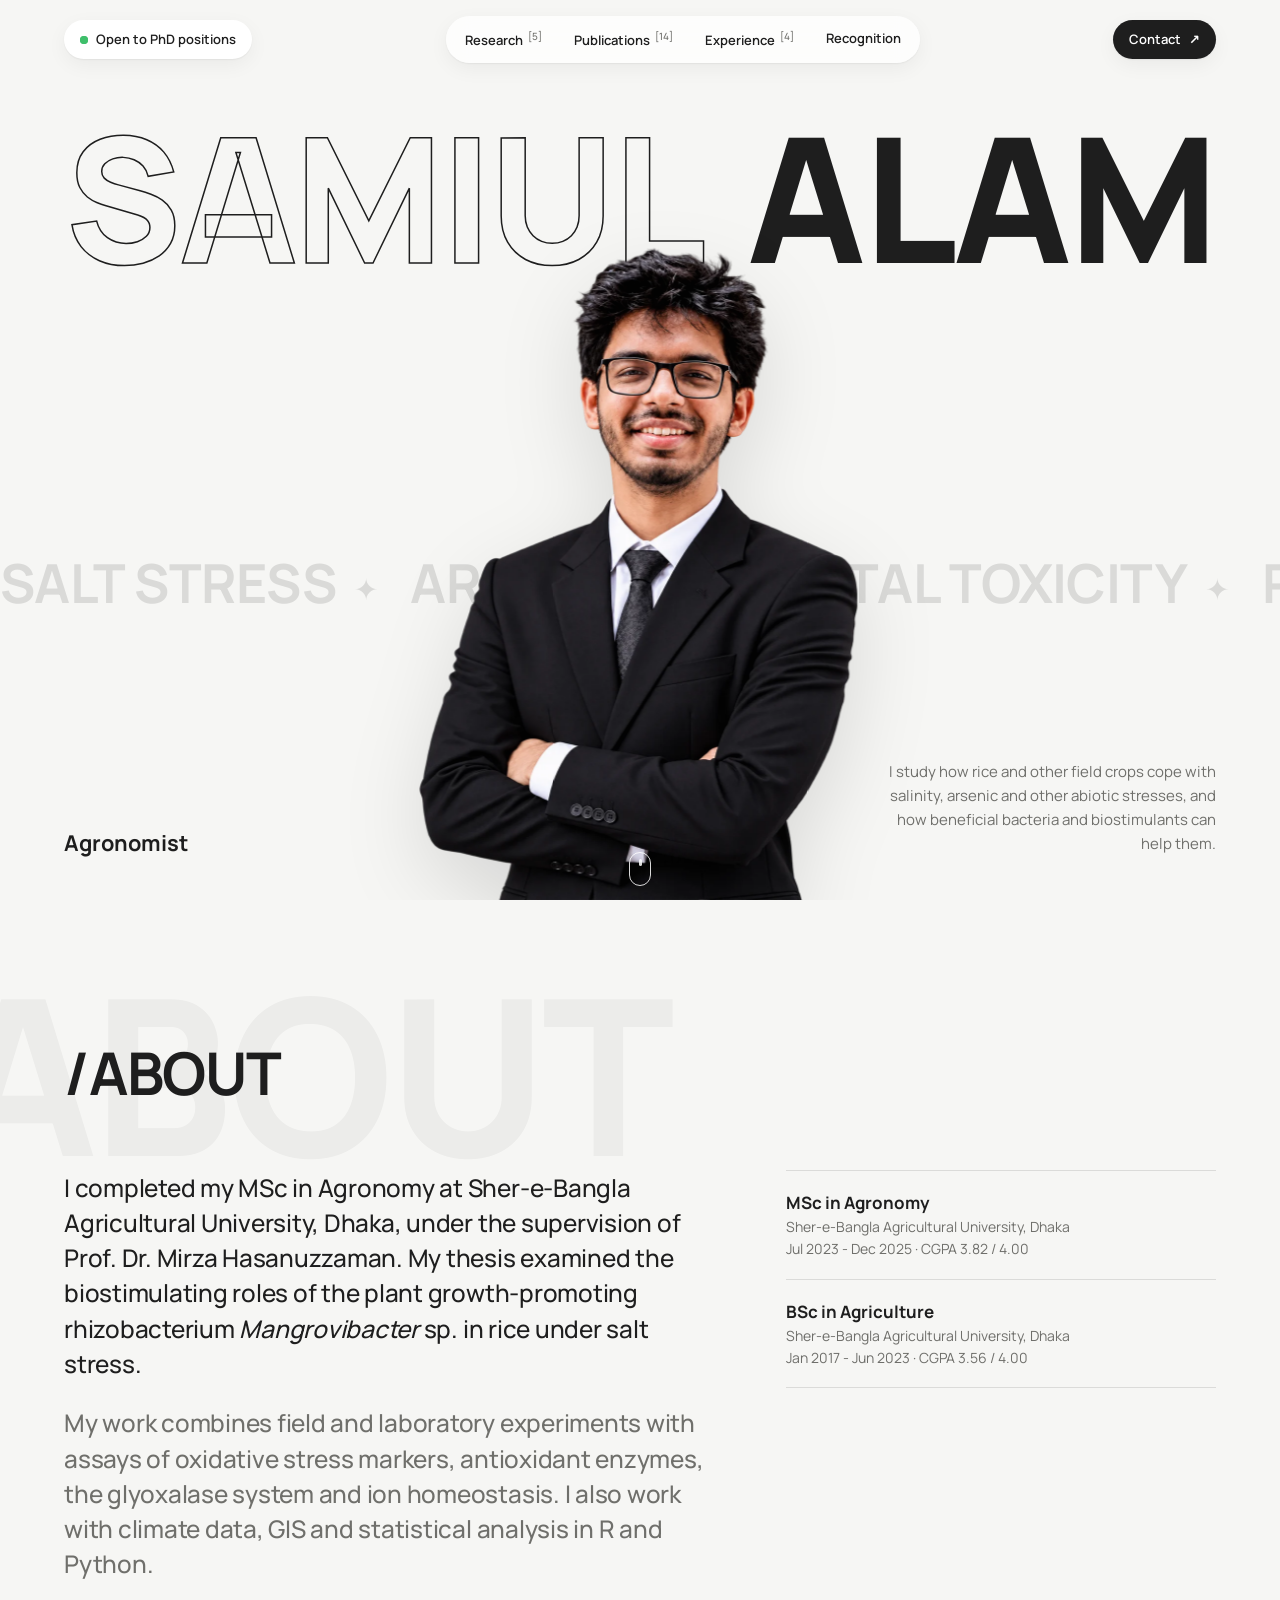
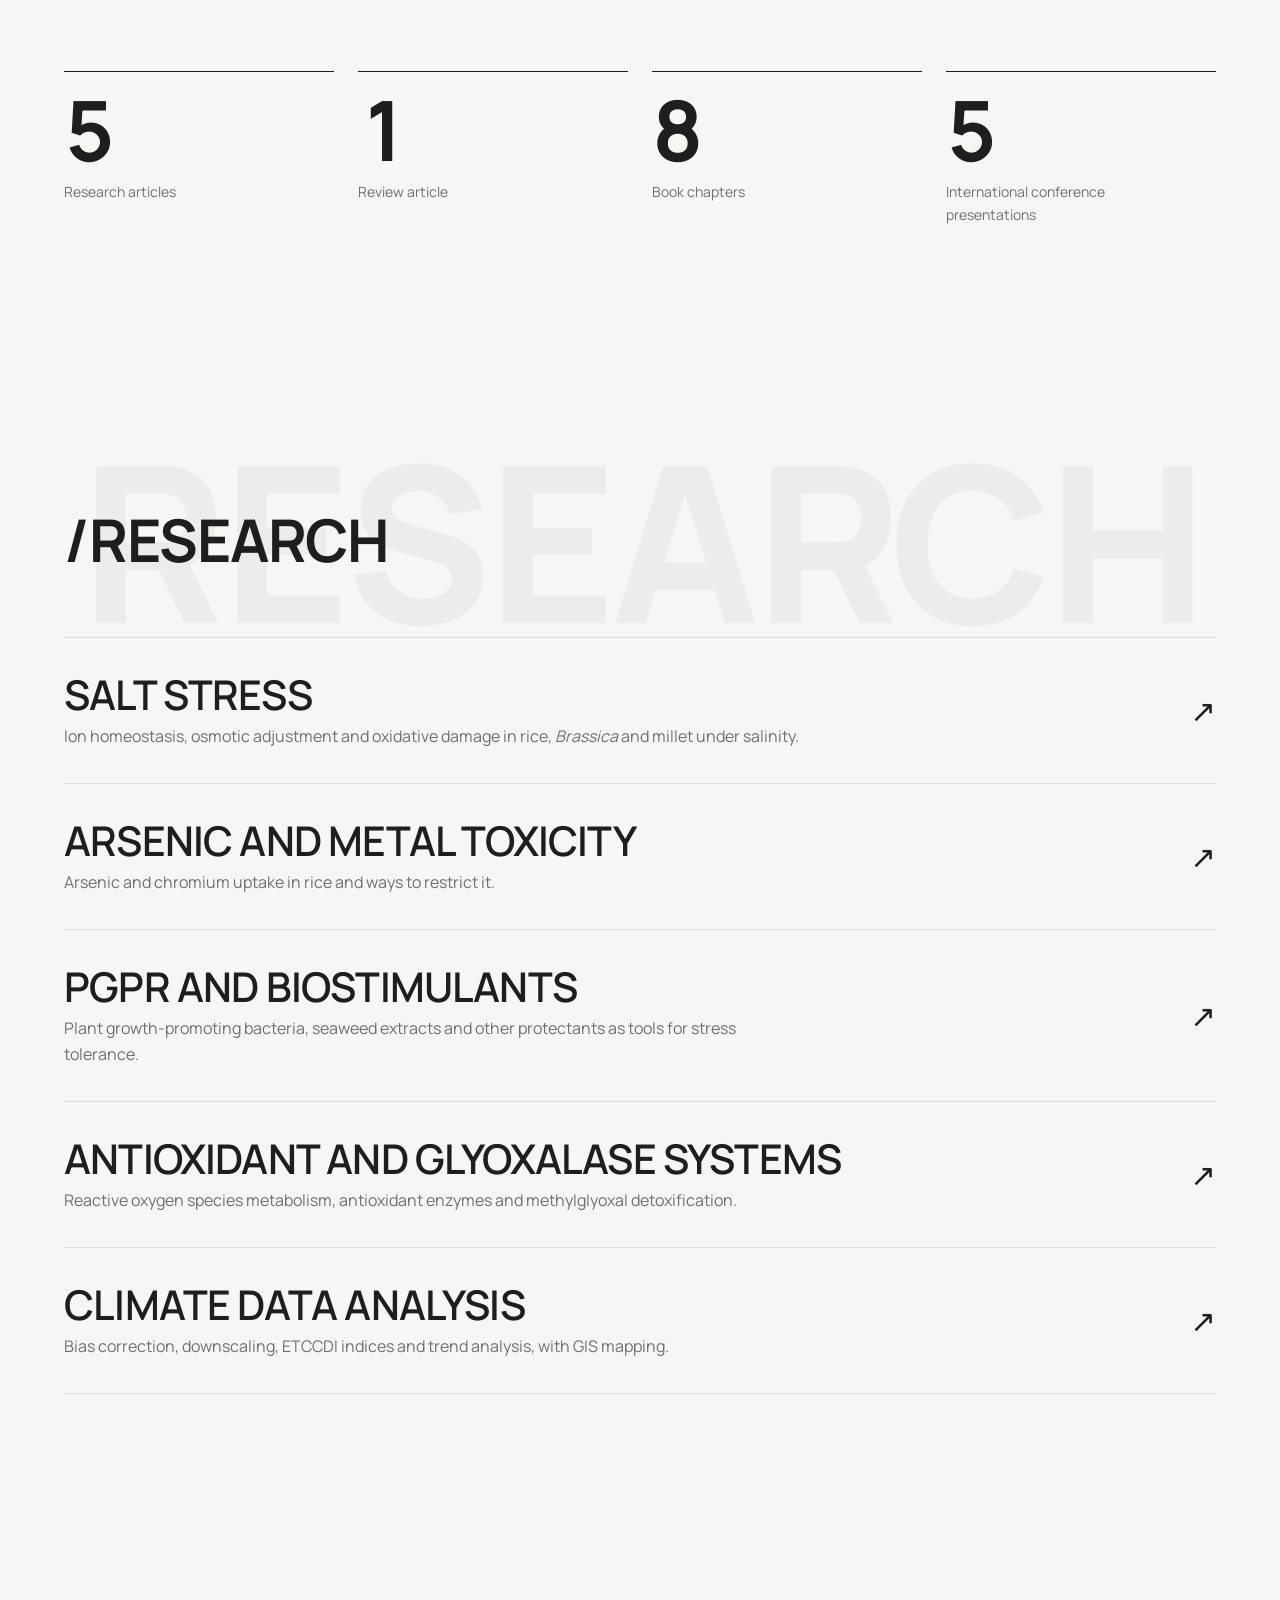
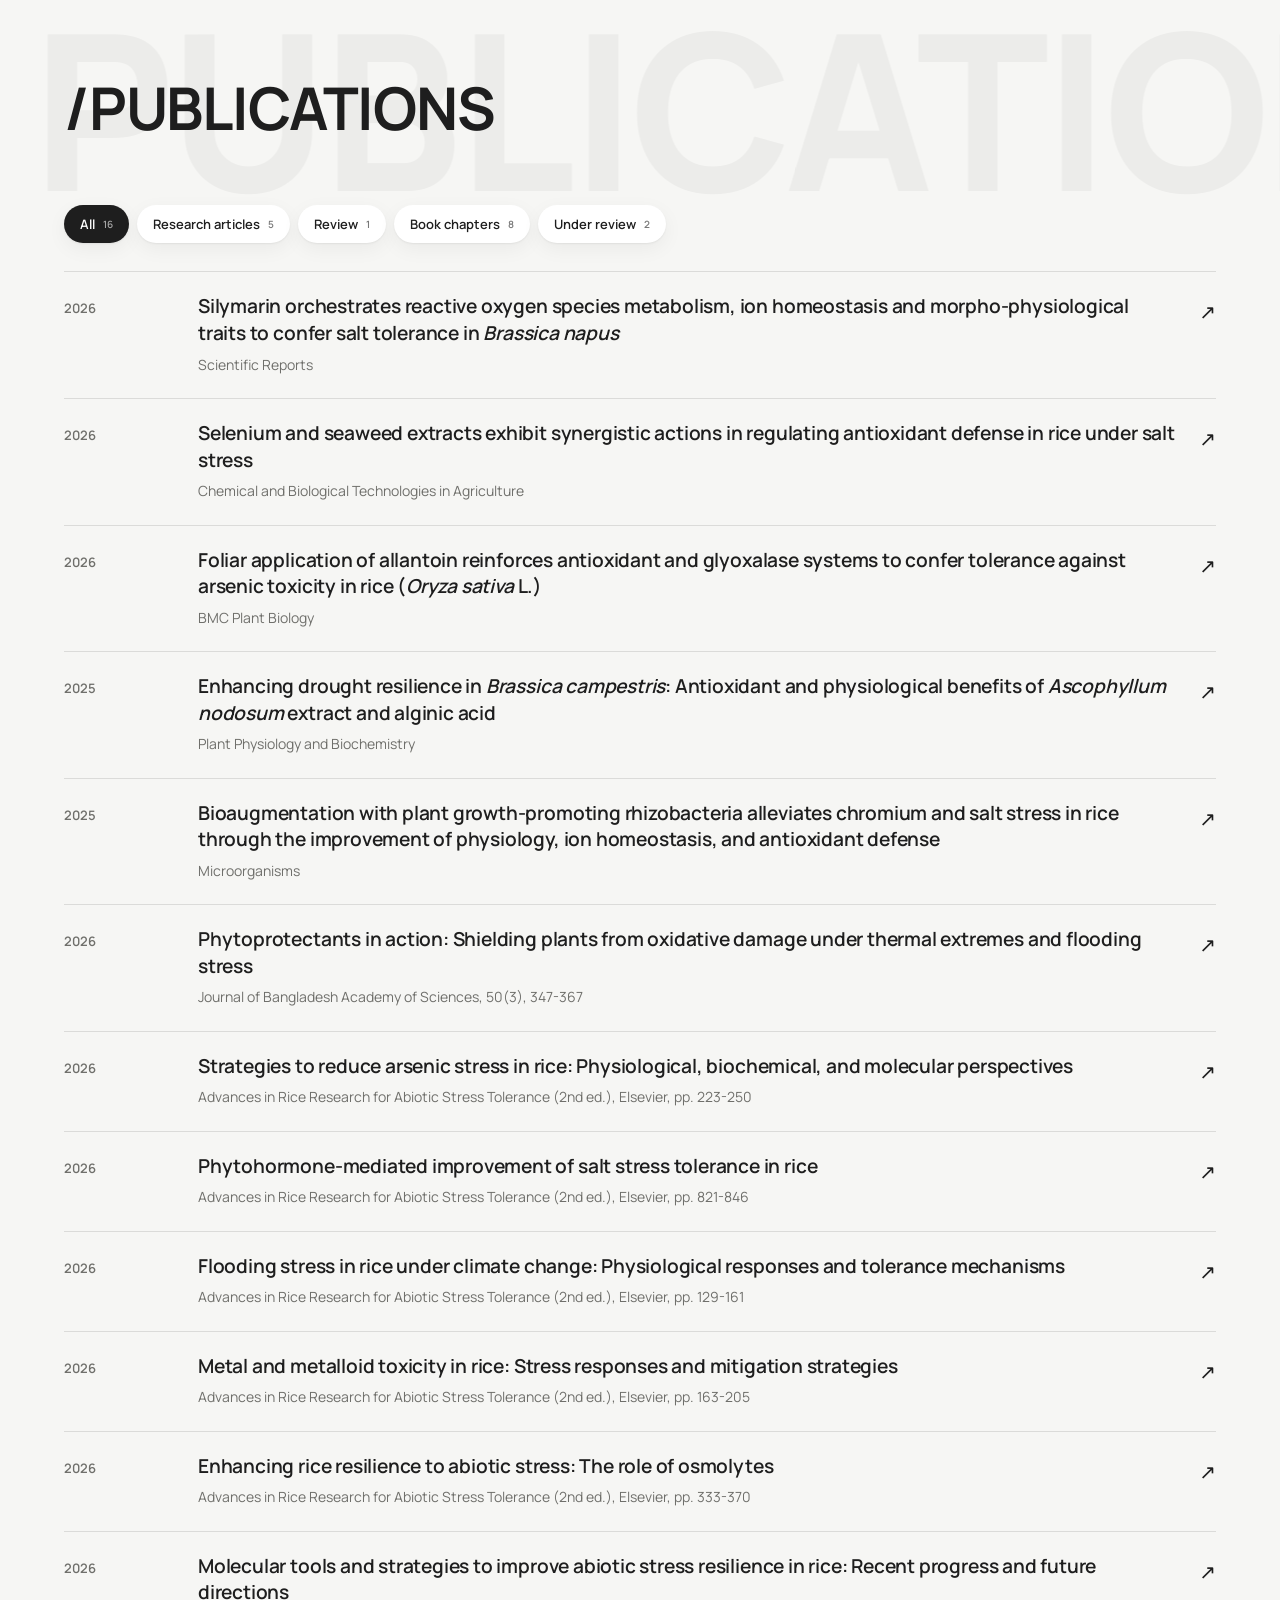
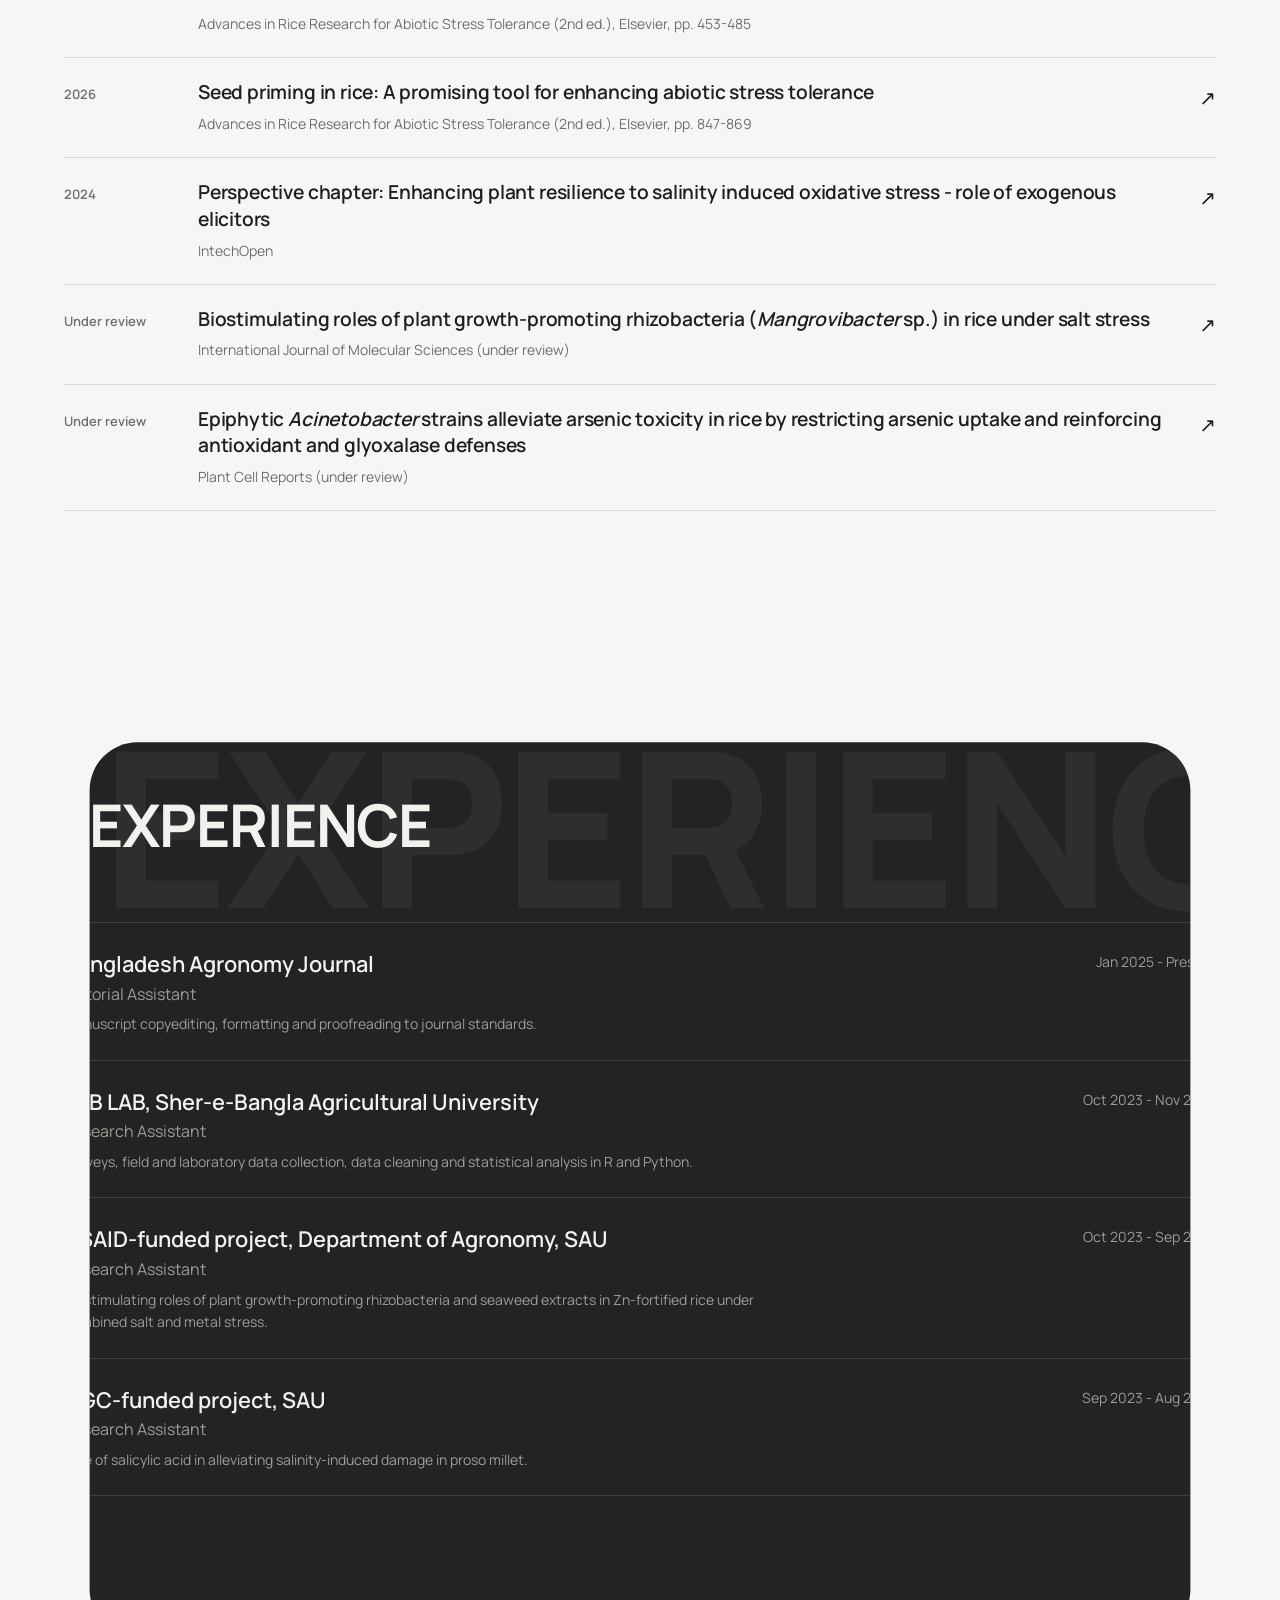
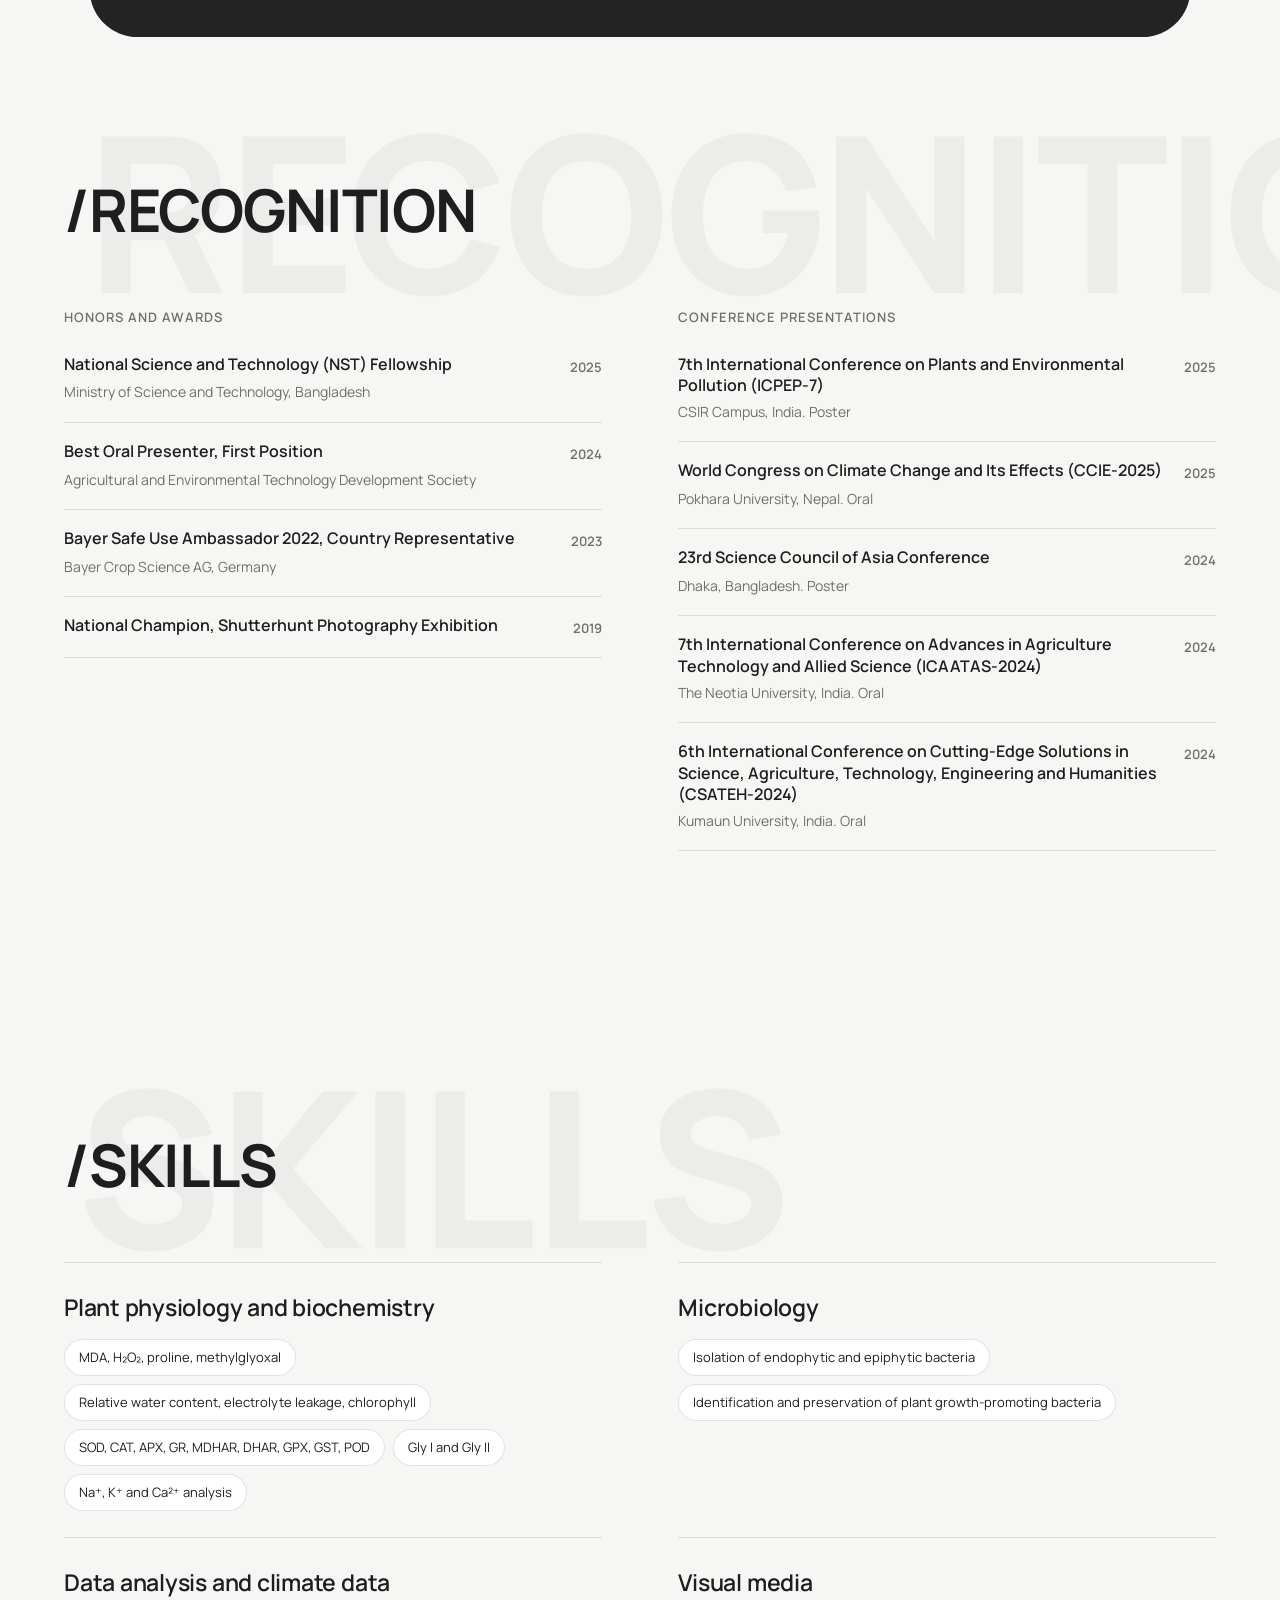
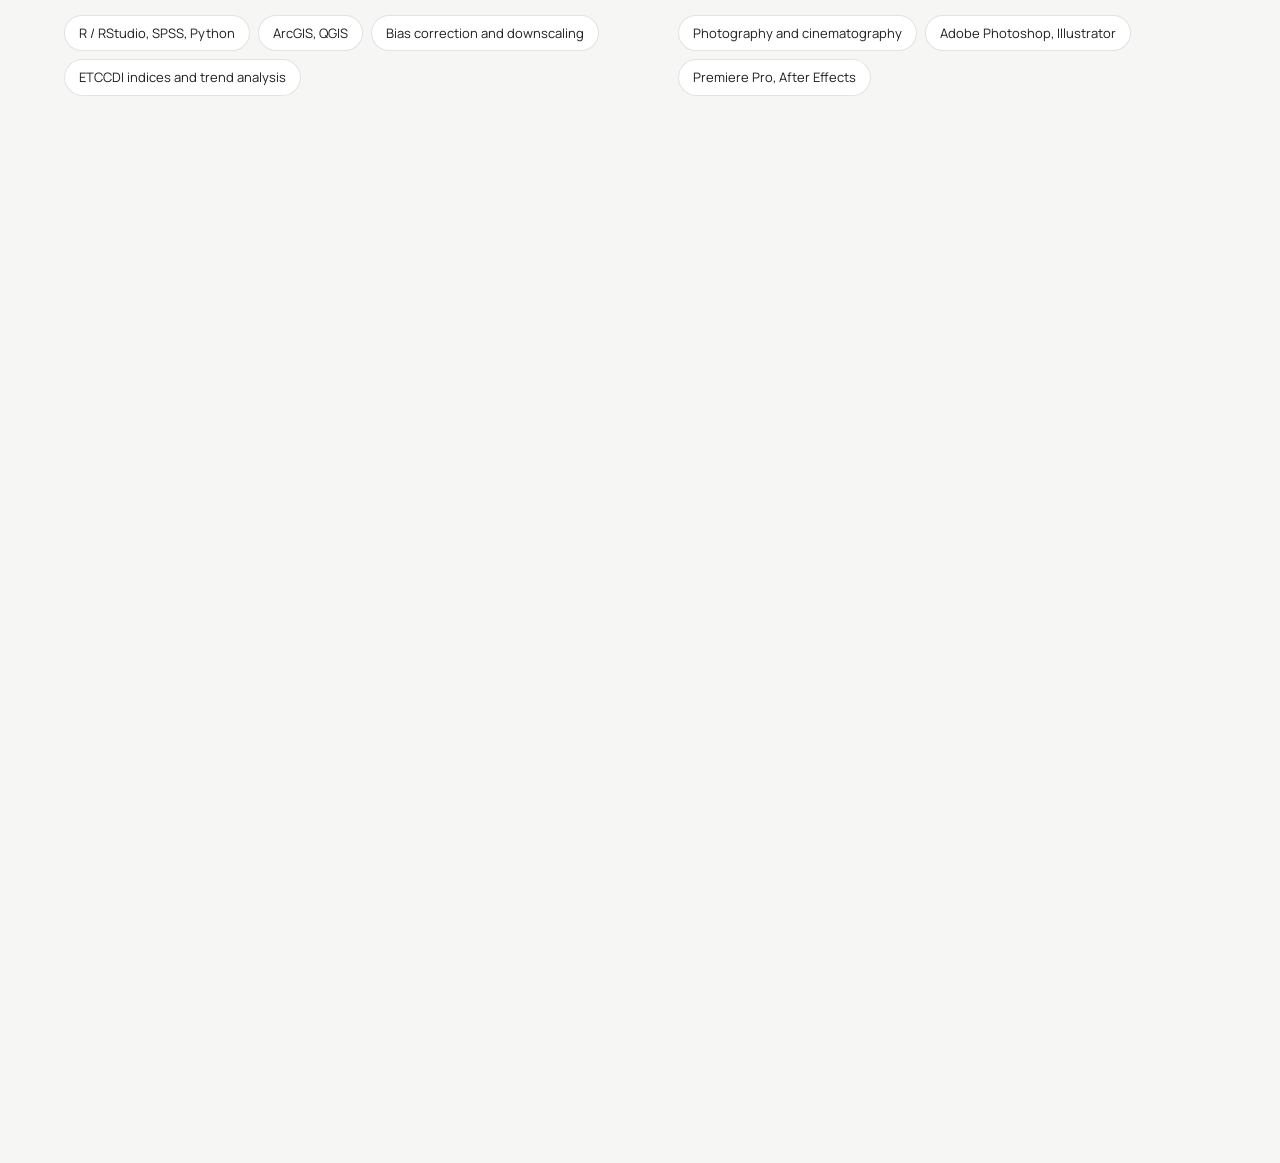
==== commit 4dd8ebff: "Remove hero glow and fit portrait on narrow screens Portrait now keeps its full shape below the stac" ====
--- a/index.html
+++ b/index.html
@@ -12,7 +12,7 @@
 <link rel="preconnect" href="https://fonts.googleapis.com">
 <link rel="preconnect" href="https://fonts.gstatic.com" crossorigin>
 <link href="https://fonts.googleapis.com/css2?family=Manrope:wght@400;500;600;700;800&display=swap" rel="stylesheet">
-<link rel="stylesheet" href="css/style.css?v=3">
+<link rel="stylesheet" href="css/style.css?v=4">
 </head>
 <body class="is-loading">
 
@@ -36,7 +36,6 @@
     <!-- HERO -->
     <section class="hero" id="top">
       <h1 class="hero__name" id="heroName" aria-label="Samiul Alam"></h1>
-      <div class="hero__glow" aria-hidden="true"><i></i></div>
       <div class="hero__marquee" id="heroMarquee" aria-hidden="true"></div>
       <div class="hero__portrait" id="heroPortrait"><img id="portraitImg" alt="Portrait of Samiul Alam" width="900" height="1352"></div>
       <div class="hero__foot">
@@ -129,7 +128,7 @@
   </div>
 </div>
 
-<script src="data/content.js?v=3"></script>
-<script src="js/main.js?v=3"></script>
+<script src="data/content.js?v=4"></script>
+<script src="js/main.js?v=4"></script>
 </body>
 </html>
--- a/css/style.css
+++ b/css/style.css
@@ -108,17 +108,6 @@
 body:not(.is-loading) .hero__portrait img { transform: none; }
 
 .hero__name .word { will-change: transform; }
-.hero__glow { position: absolute; left: 50%; top: 58%; z-index: 0; width: min(95vmin, 900px); aspect-ratio: 1; margin: calc(min(95vmin, 900px) / -2) 0 0 calc(min(95vmin, 900px) / -2); pointer-events: none; transition: opacity 1.6s var(--ease) .8s; }
-.is-loading .hero__glow { opacity: 0; }
-.hero__glow i { position: absolute; inset: 0; border-radius: 50%; will-change: transform;
-  background: radial-gradient(circle, rgba(63,191,107,.42) 0%, rgba(63,191,107,.18) 35%, rgba(63,191,107,0) 68%);
-  animation: glow 18s ease-in-out infinite alternate; }
-@keyframes glow {
-  0%   { transform: translate(-14%, 4%) scale(.92); }
-  35%  { transform: translate(10%, -8%) scale(1.08); }
-  70%  { transform: translate(16%, 8%) scale(.98); }
-  100% { transform: translate(-8%, -4%) scale(1.12); }
-}
 .hero__marquee { position: absolute; left: 0; right: 0; top: 60svh; z-index: 1; overflow: hidden; white-space: nowrap; pointer-events: none; transition: opacity 1.2s var(--ease) 1.4s; }
 .is-loading .hero__marquee { opacity: 0; }
 .hero__marquee div { display: inline-flex; animation: marquee 48s linear infinite; will-change: transform; }
@@ -278,7 +267,7 @@
   .hero__name { flex-direction: column; align-items: center; gap: 0; top: 12svh; font-size: 21vw; }
   .hero__name .outline { -webkit-text-stroke-width: 1.2px; }
   .hero { display: flex; flex-direction: column; justify-content: flex-end; padding: 0; }
-  .hero__portrait { position: relative; bottom: auto; height: 50svh; flex: none; }
+  .hero__portrait { position: relative; bottom: auto; height: 50svh; flex: none; align-self: flex-start; width: auto; }
   .hero__marquee { top: 52svh; }
   .hero__foot { position: relative; left: auto; right: auto; bottom: auto; flex-direction: column; align-items: flex-start; gap: 6px; padding: 16px var(--pad) 56px; background: var(--bg); border-top: 1px solid var(--line); }
   .hero__tag { text-align: left; font-size: 14px; max-width: none; }
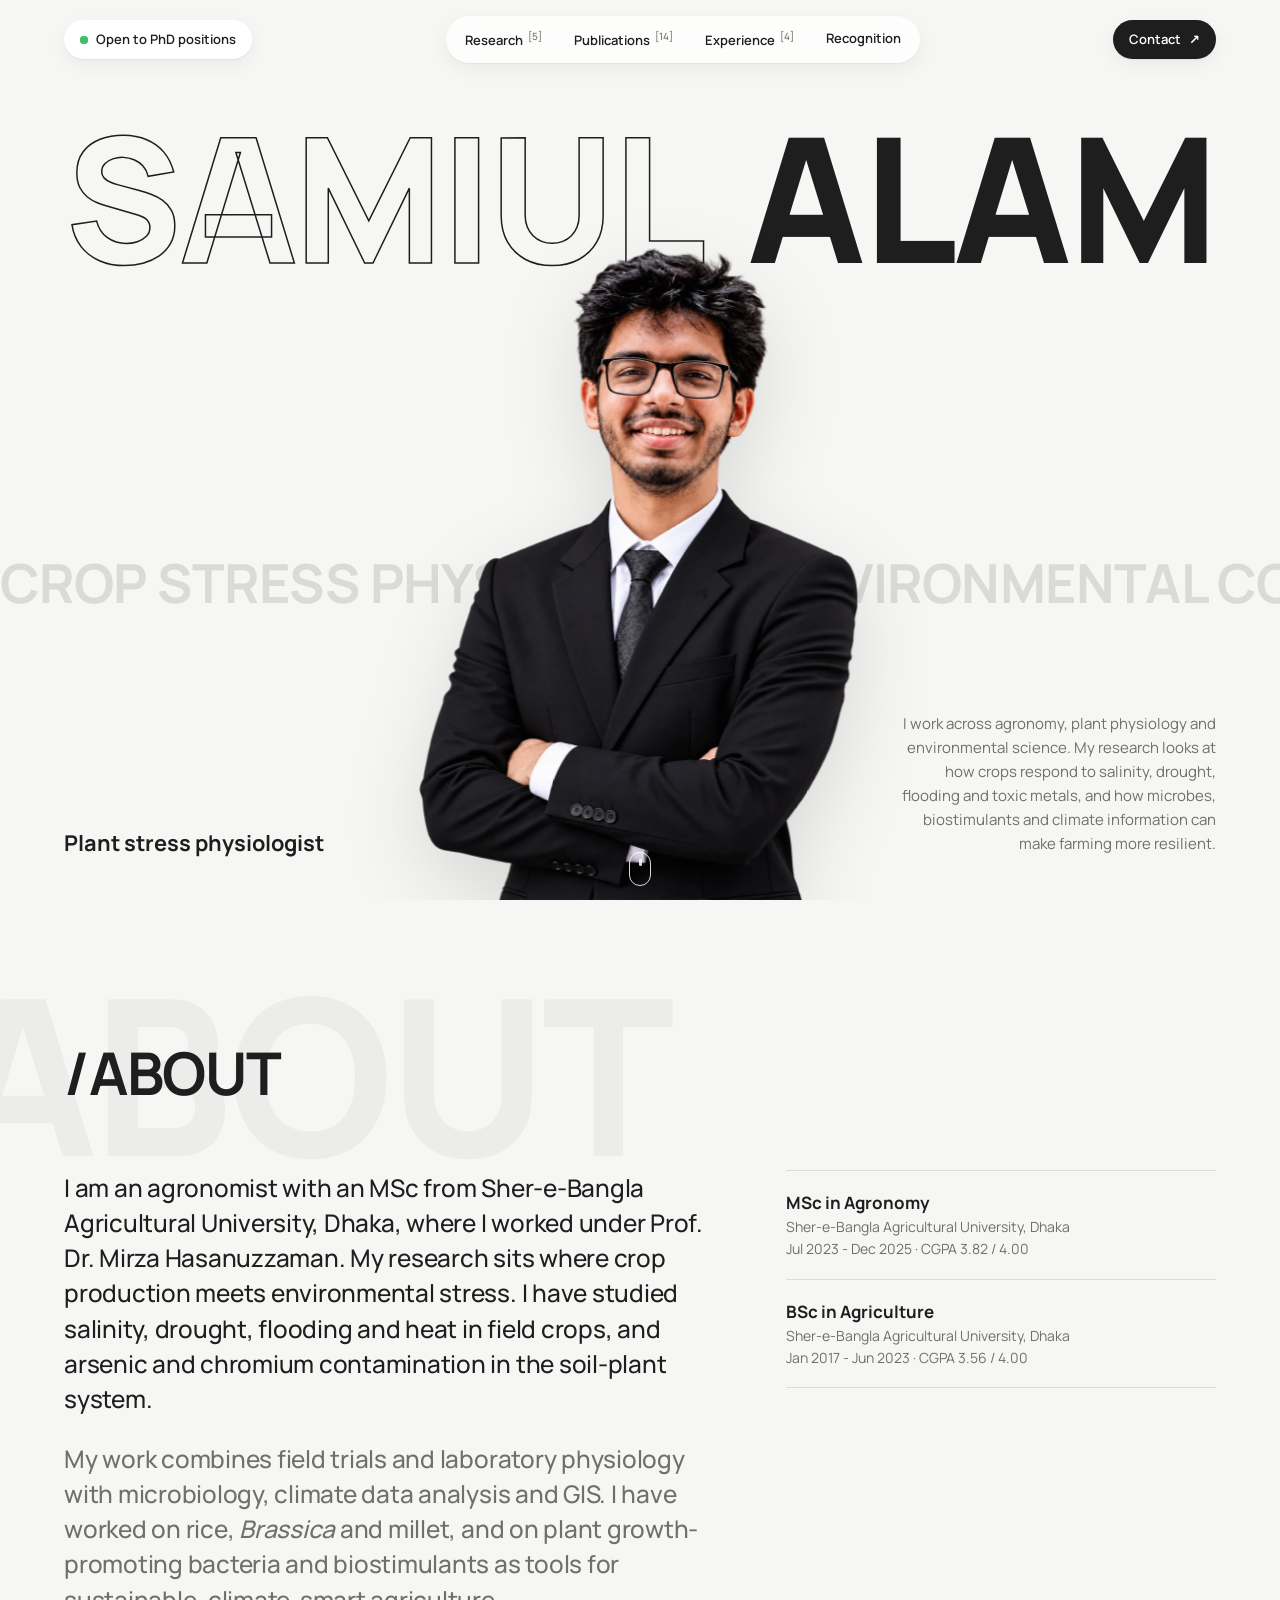
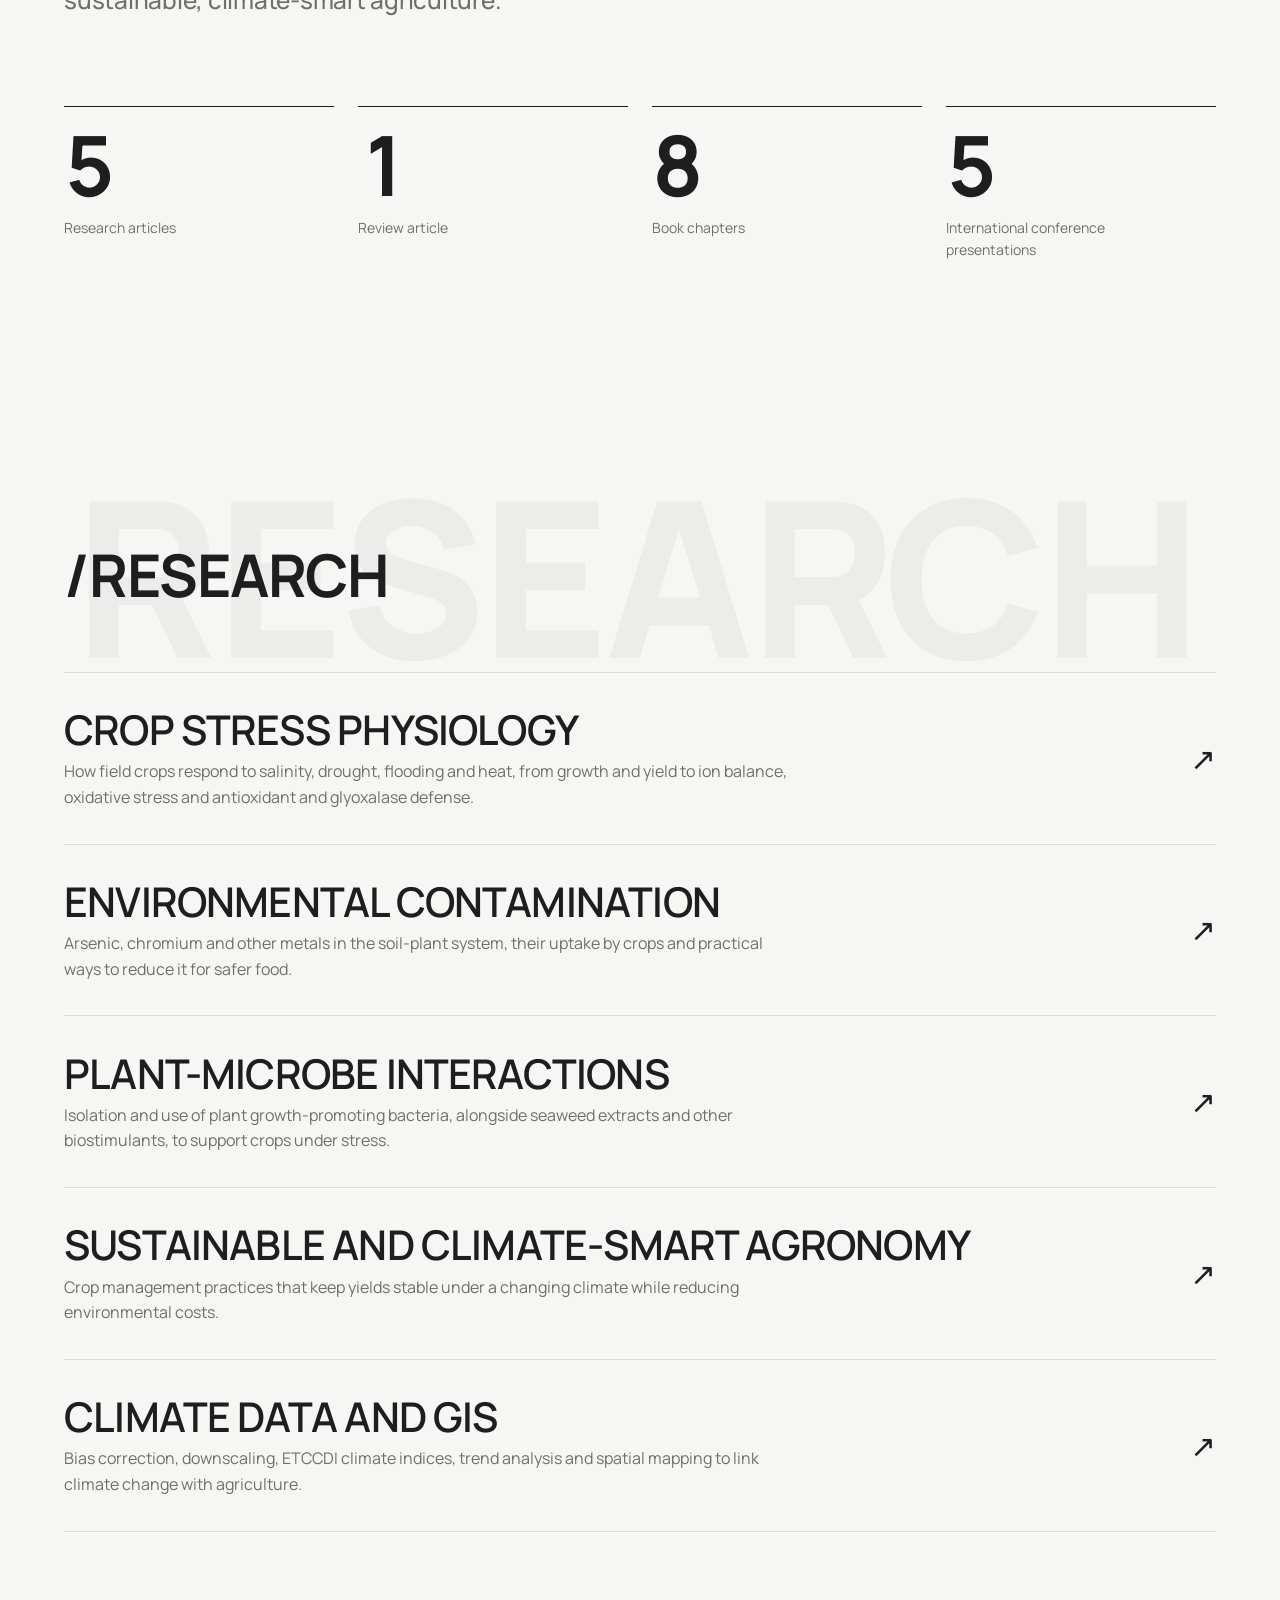
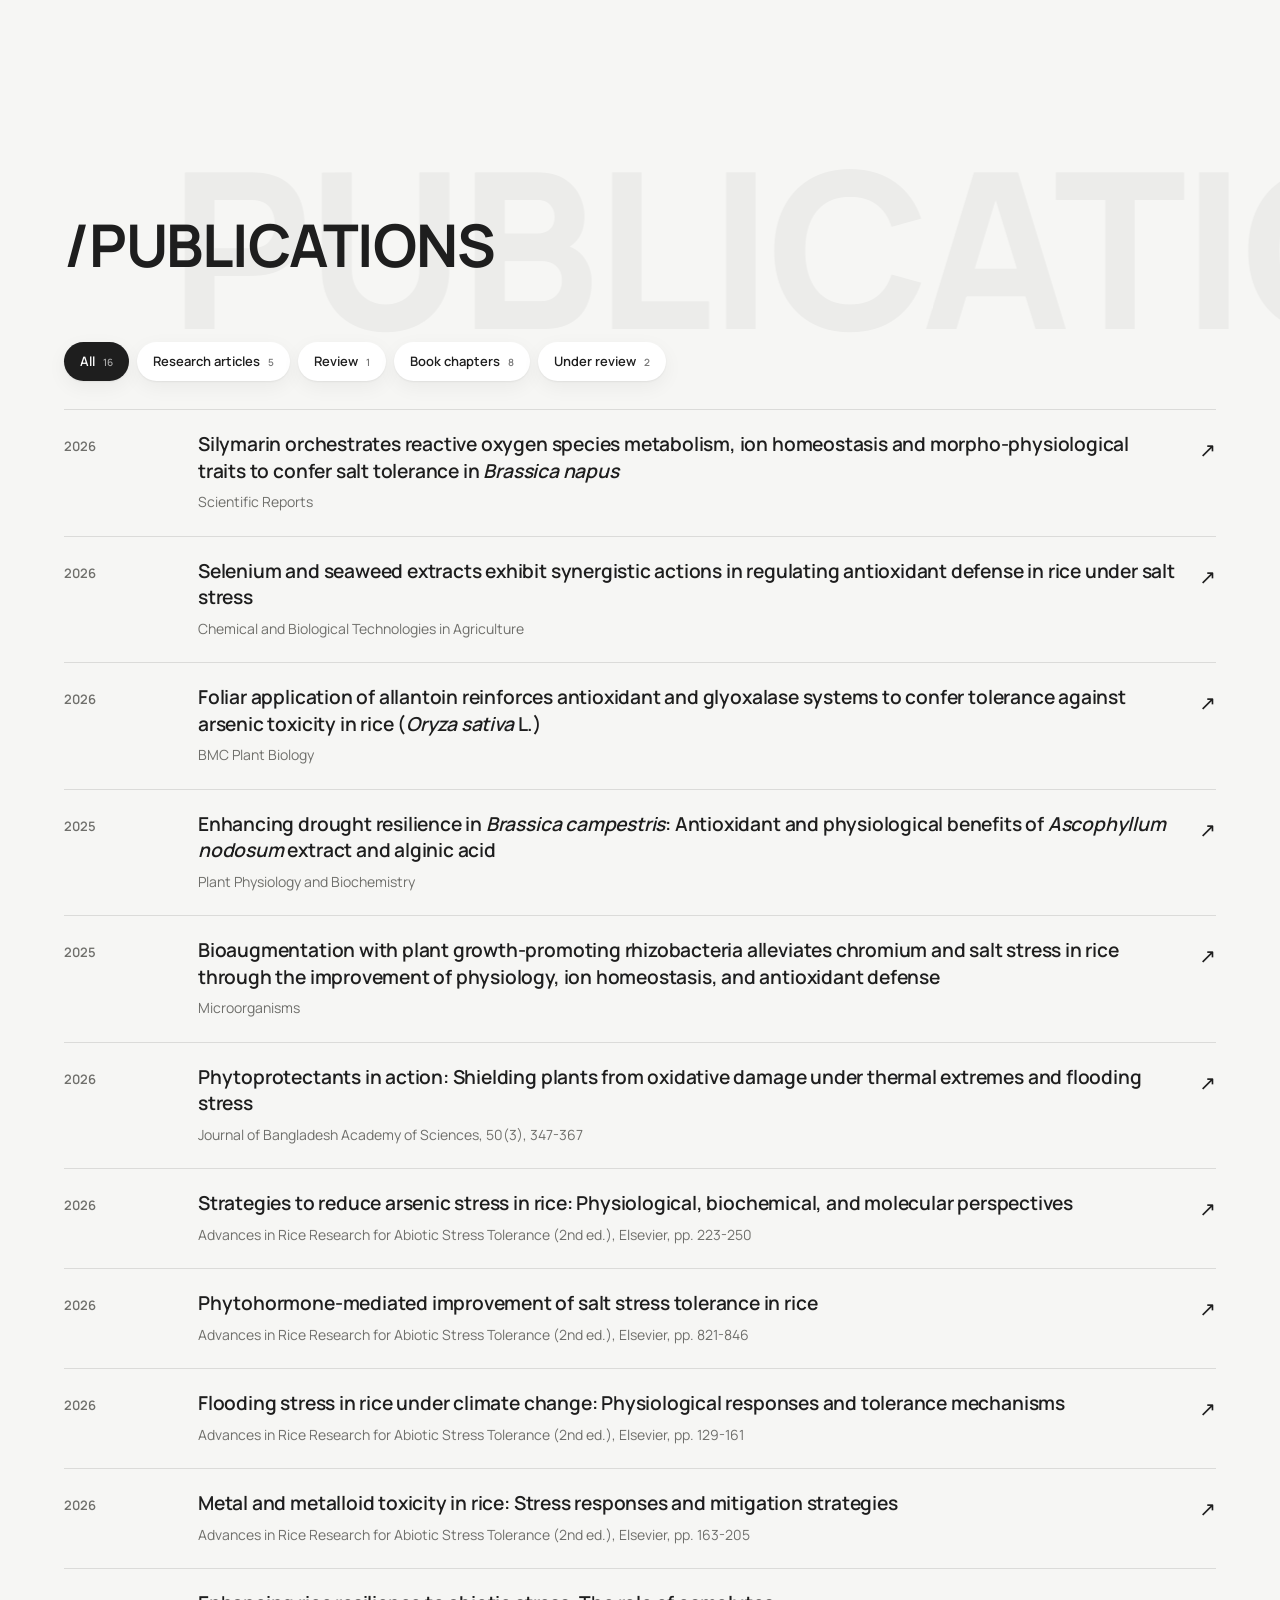
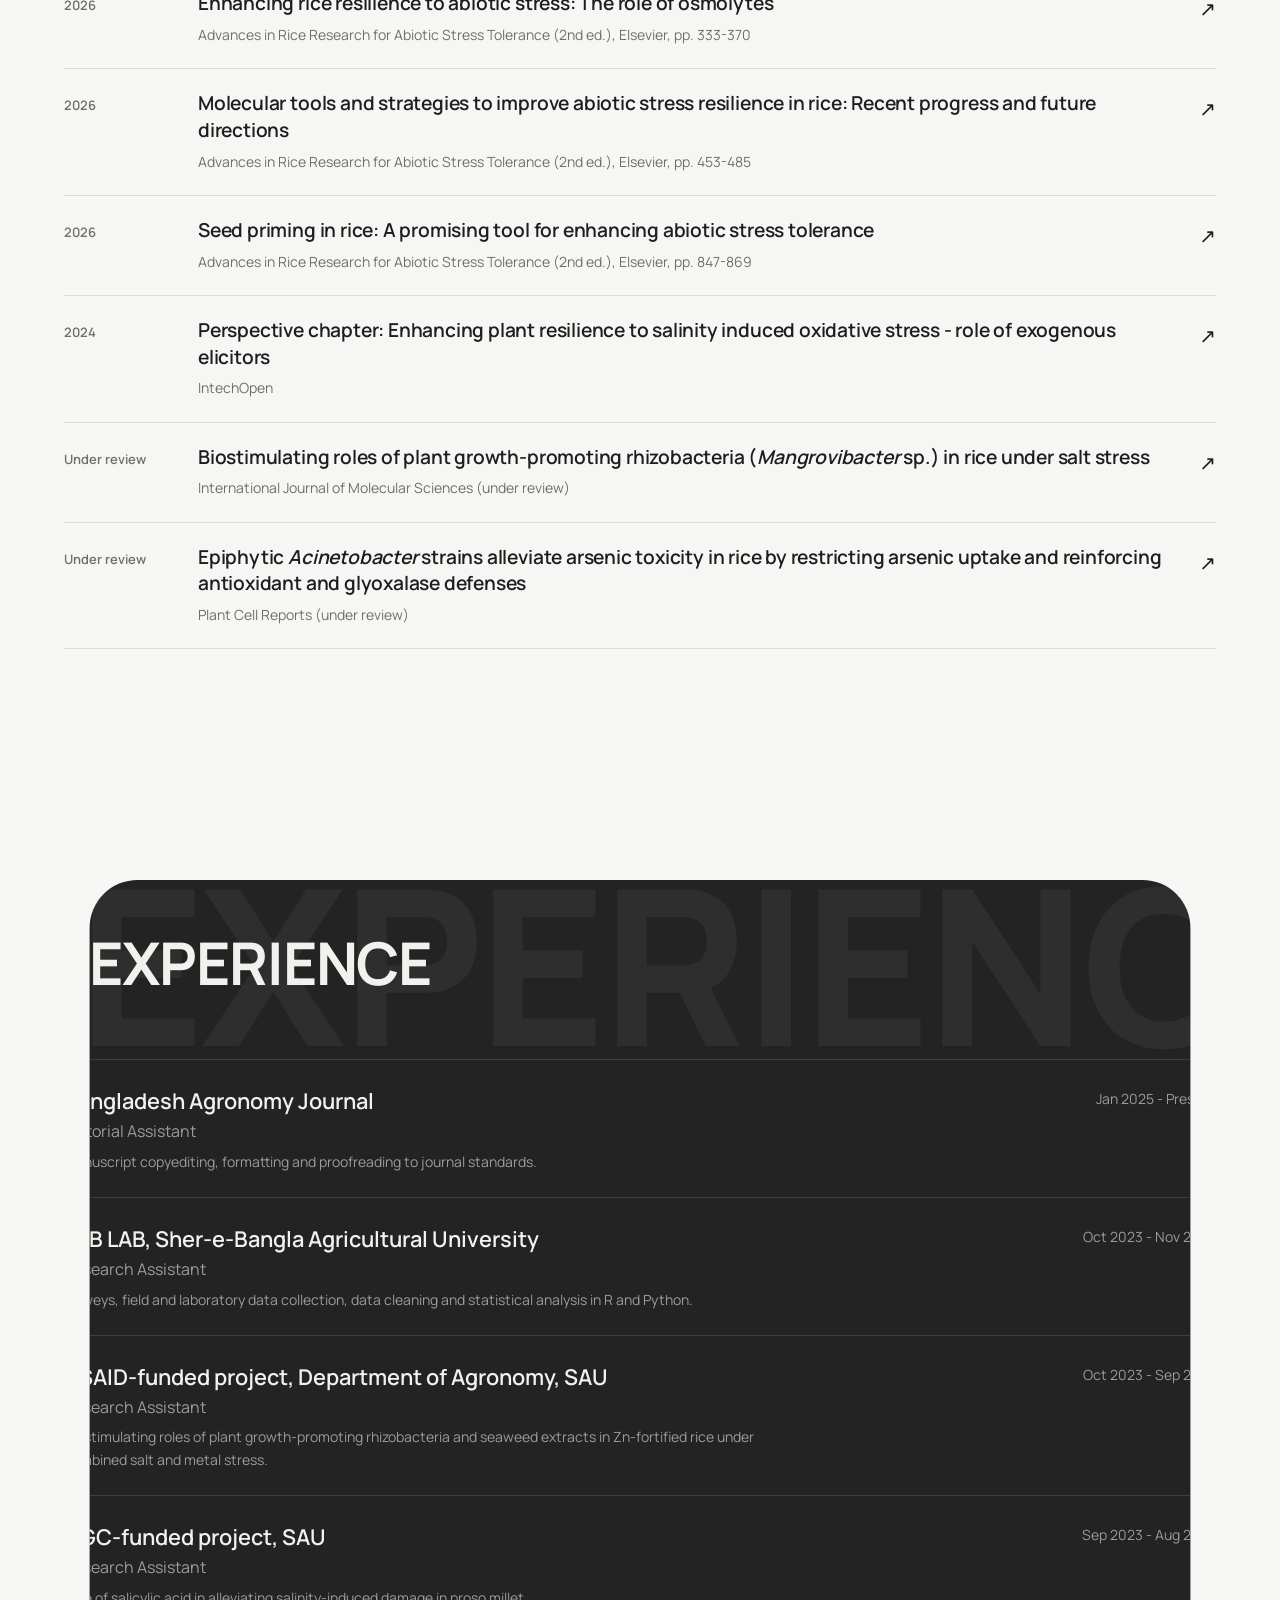
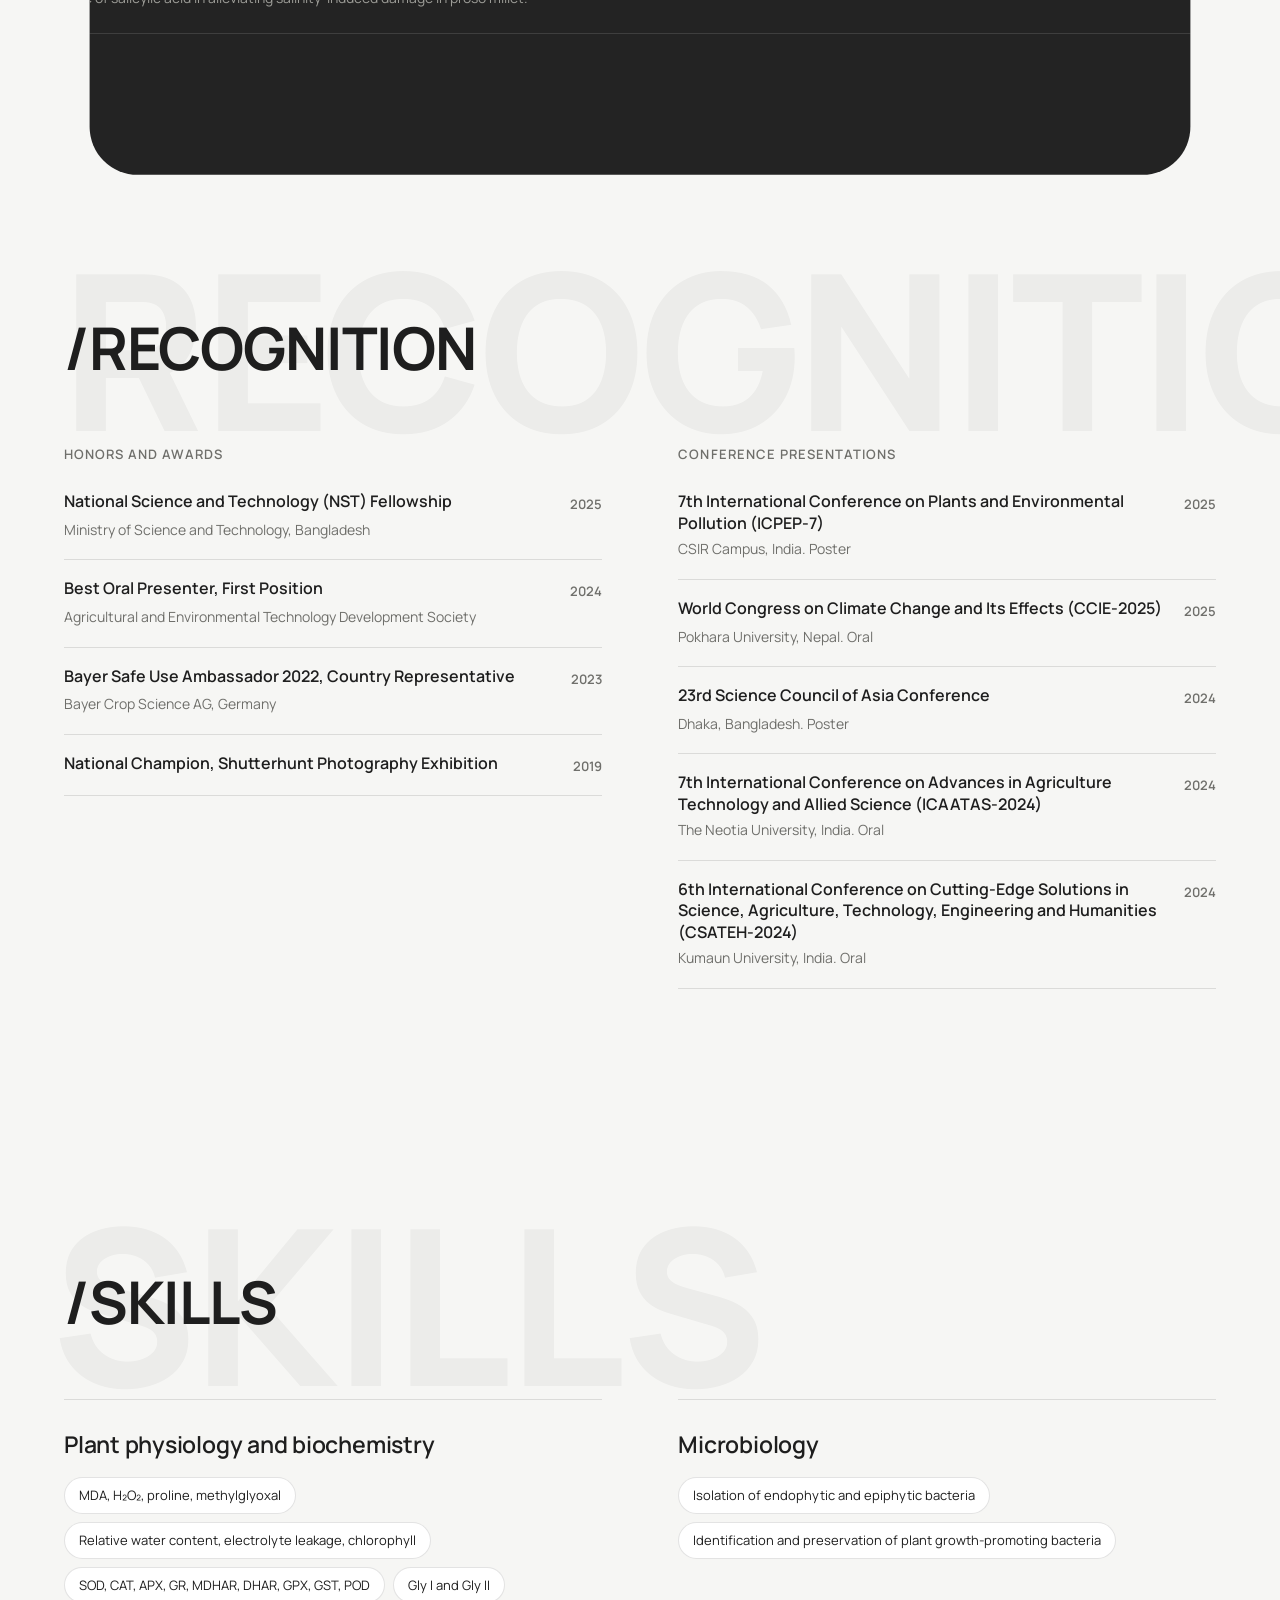
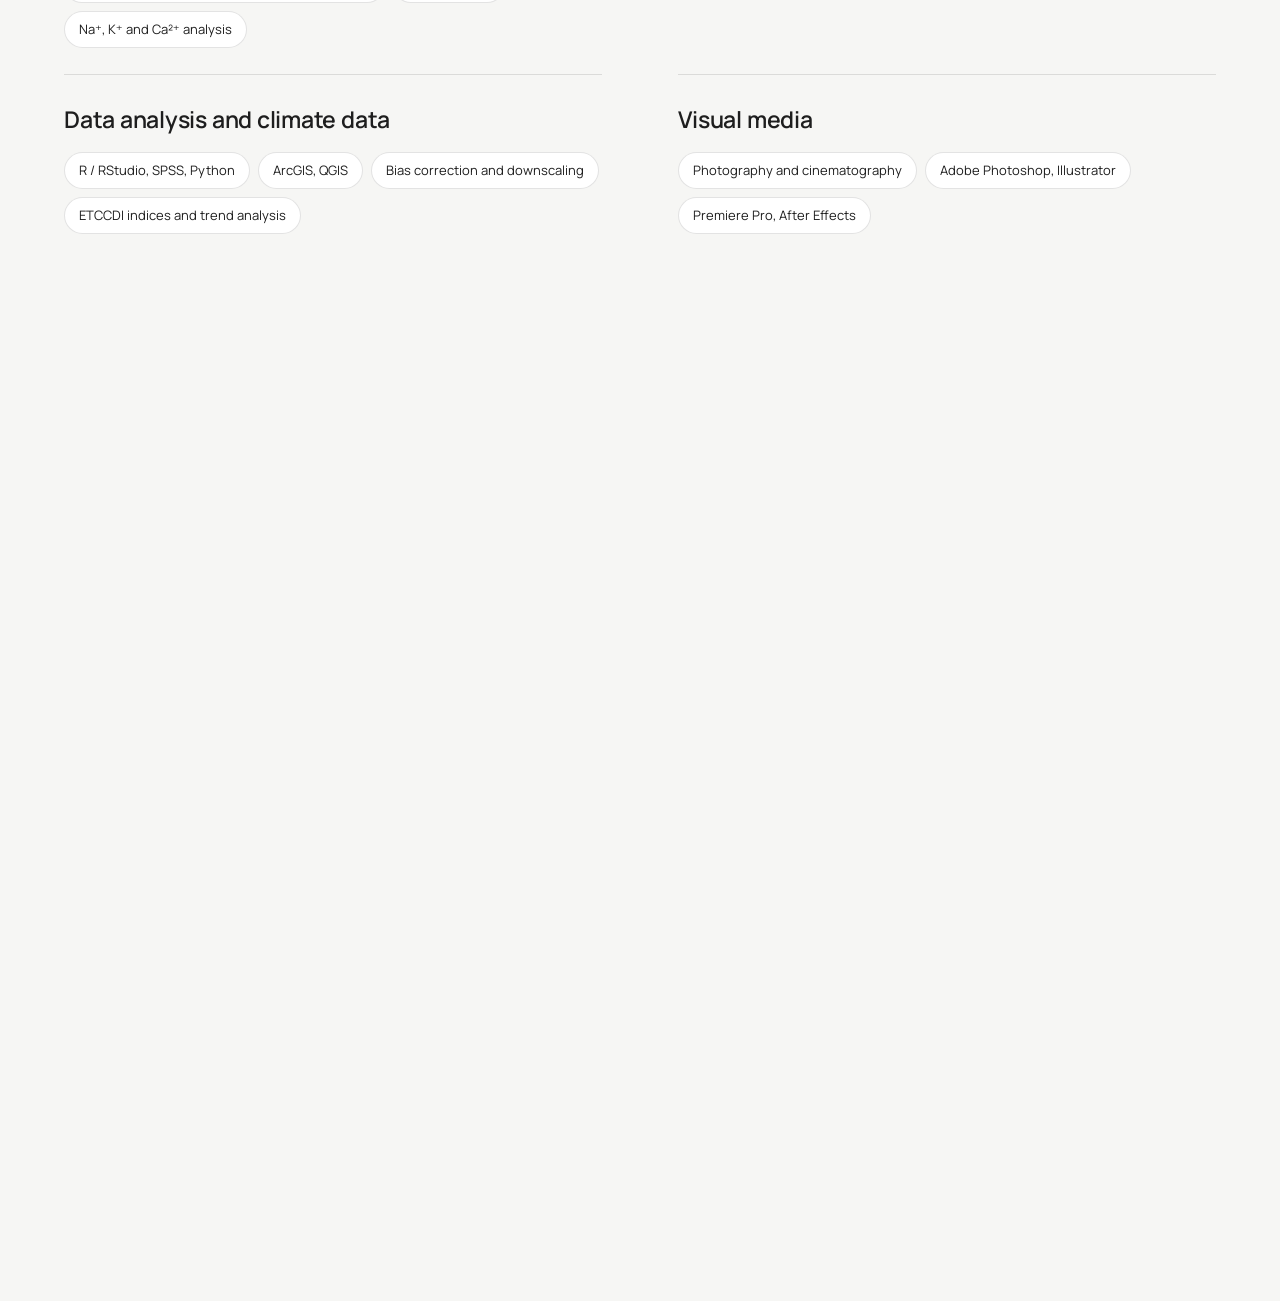
==== commit a2a426e9: "Broaden profile to agronomy, crop science and environmental science New role line, tagline, about te" ====
--- a/index.html
+++ b/index.html
@@ -4,15 +4,15 @@
 <meta charset="utf-8">
 <meta name="viewport" content="width=device-width, initial-scale=1">
 <title>Samiul Alam</title>
-<meta name="description" content="Samiul Alam, plant stress physiologist. Research on salinity, arsenic toxicity and plant growth-promoting bacteria in rice.">
+<meta name="description" content="Samiul Alam, agronomist and plant scientist. Research across crop stress physiology, environmental contamination, plant-microbe interactions and climate-smart agriculture.">
 <meta property="og:title" content="Samiul Alam">
-<meta property="og:description" content="Plant stress physiologist. Salinity, arsenic and plant growth-promoting bacteria in rice.">
+<meta property="og:description" content="Agronomist and plant scientist working across crop stress physiology, environmental science and climate-smart agriculture.">
 <meta property="og:type" content="website">
 <link rel="icon" href="data:image/svg+xml,%3Csvg xmlns='http://www.w3.org/2000/svg' viewBox='0 0 64 64'%3E%3Crect width='64' height='64' rx='14' fill='%231e1e1e'/%3E%3Ctext x='32' y='43' font-family='Arial,sans-serif' font-weight='700' font-size='28' text-anchor='middle' fill='%23f6f6f4'%3ESA%3C/text%3E%3C/svg%3E">
 <link rel="preconnect" href="https://fonts.googleapis.com">
 <link rel="preconnect" href="https://fonts.gstatic.com" crossorigin>
 <link href="https://fonts.googleapis.com/css2?family=Manrope:wght@400;500;600;700;800&display=swap" rel="stylesheet">
-<link rel="stylesheet" href="css/style.css?v=4">
+<link rel="stylesheet" href="css/style.css?v=5">
 </head>
 <body class="is-loading">
 
@@ -128,7 +128,7 @@
   </div>
 </div>
 
-<script src="data/content.js?v=4"></script>
-<script src="js/main.js?v=4"></script>
+<script src="data/content.js?v=5"></script>
+<script src="js/main.js?v=5"></script>
 </body>
 </html>
--- a/css/style.css
+++ b/css/style.css
@@ -123,7 +123,7 @@
   opacity: 1; transition: opacity .9s var(--ease) 1.2s, transform .9s var(--ease) 1.2s;
 }
 .is-loading .hero__foot { opacity: 0; transform: translateY(16px); }
-.hero__role { font-size: clamp(18px, 1.7vw, 24px); font-weight: 700; max-width: 12em; line-height: 1.2; }
+.hero__role { font-size: clamp(18px, 1.7vw, 24px); font-weight: 700; max-width: 14em; line-height: 1.2; }
 .hero__tag { max-width: 22em; color: var(--muted); font-size: 15px; text-align: right; }
 .hero__cue { position: absolute; left: 50%; bottom: 14px; z-index: 4; width: 22px; height: 34px; margin-left: -11px; border: 1.5px solid #fff; border-radius: 12px; opacity: .85; }
 .hero__cue span { position: absolute; left: 50%; top: 6px; width: 3px; height: 7px; margin-left: -1.5px; border-radius: 2px; background: #fff; animation: cue 1.8s var(--ease) infinite; }
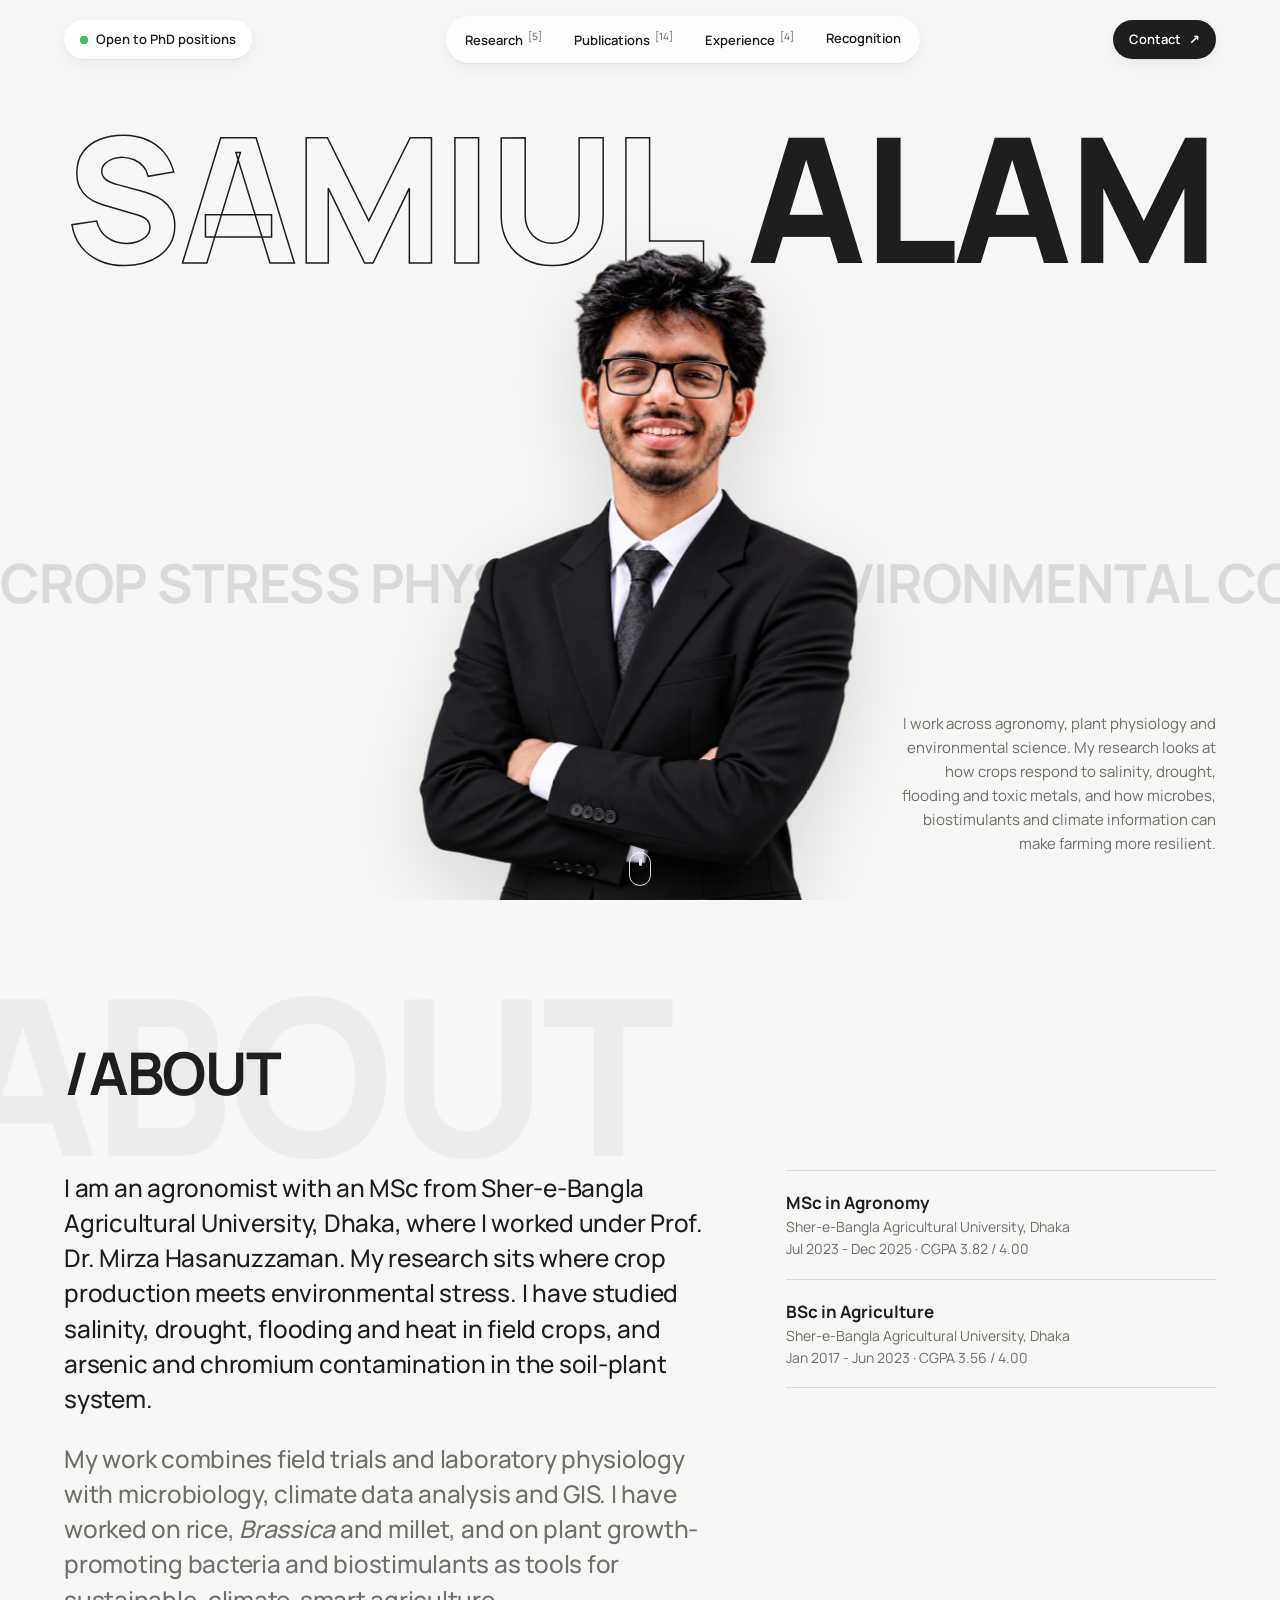
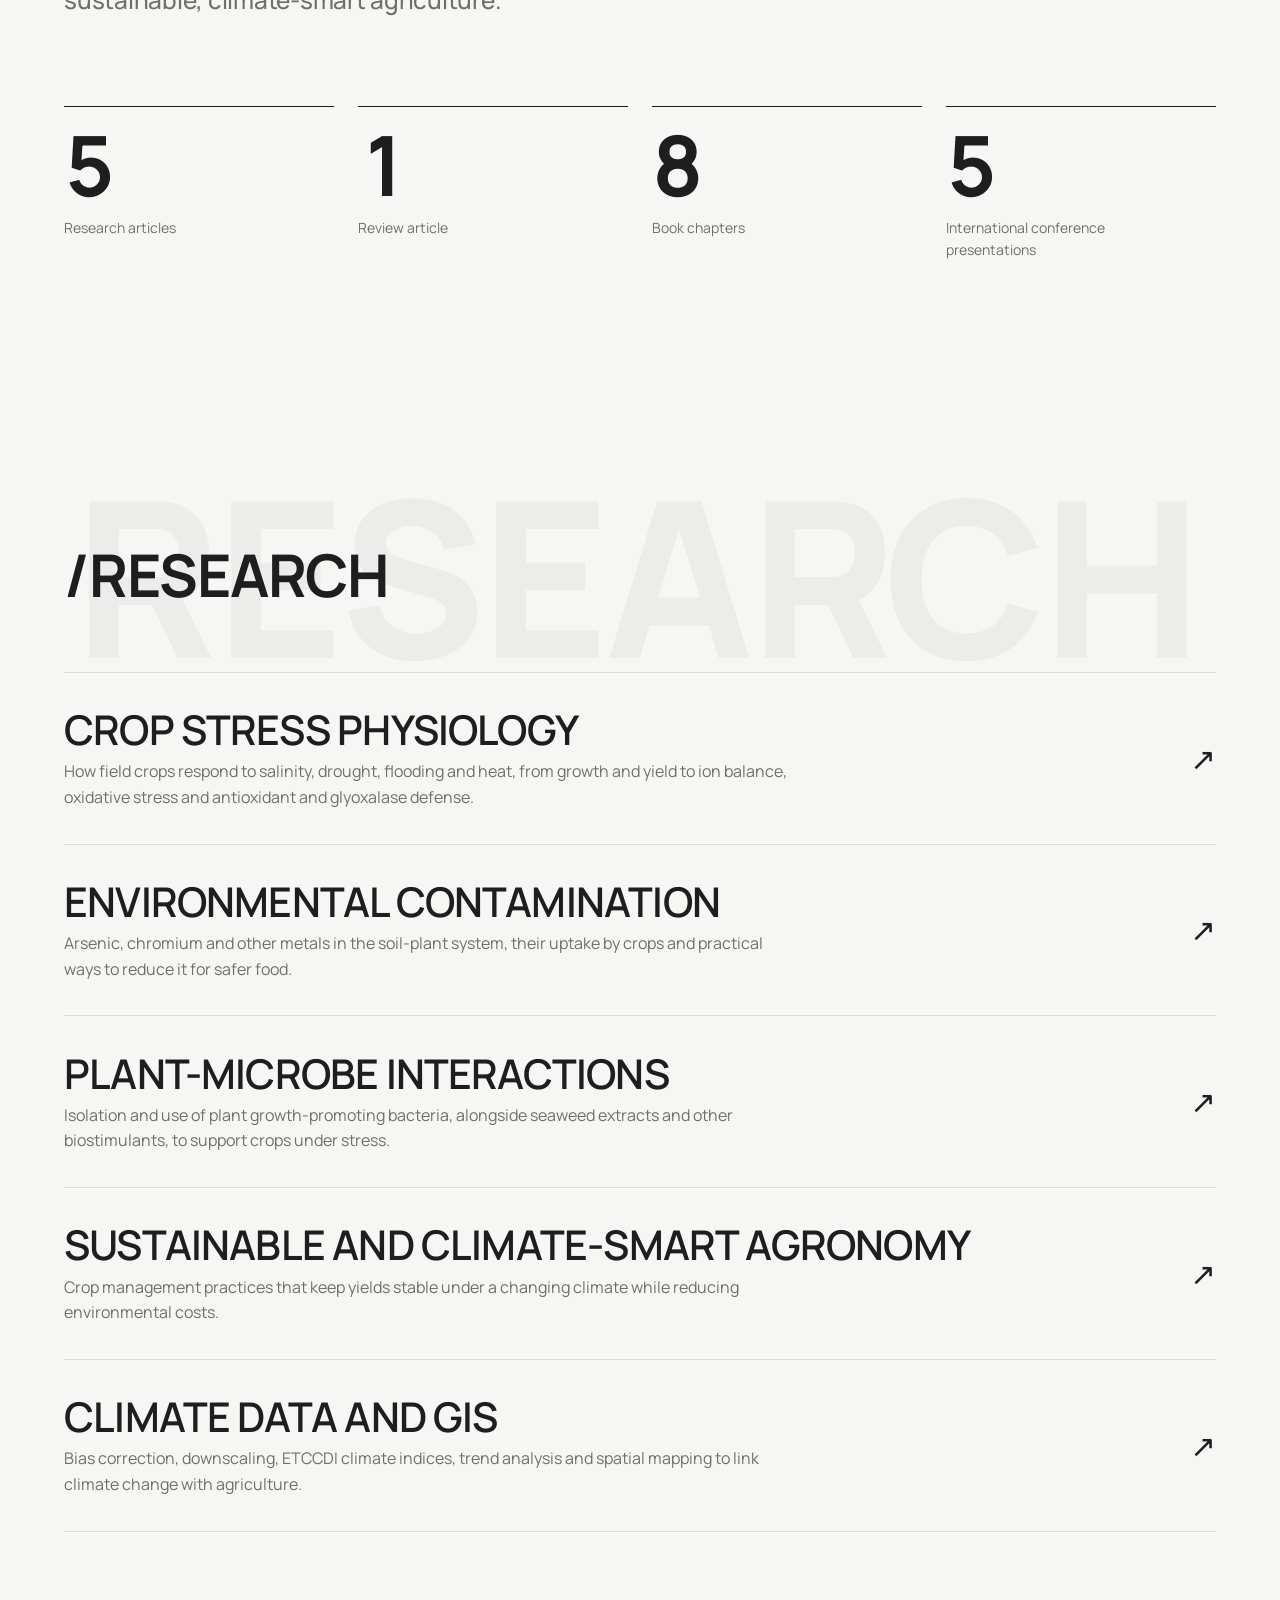
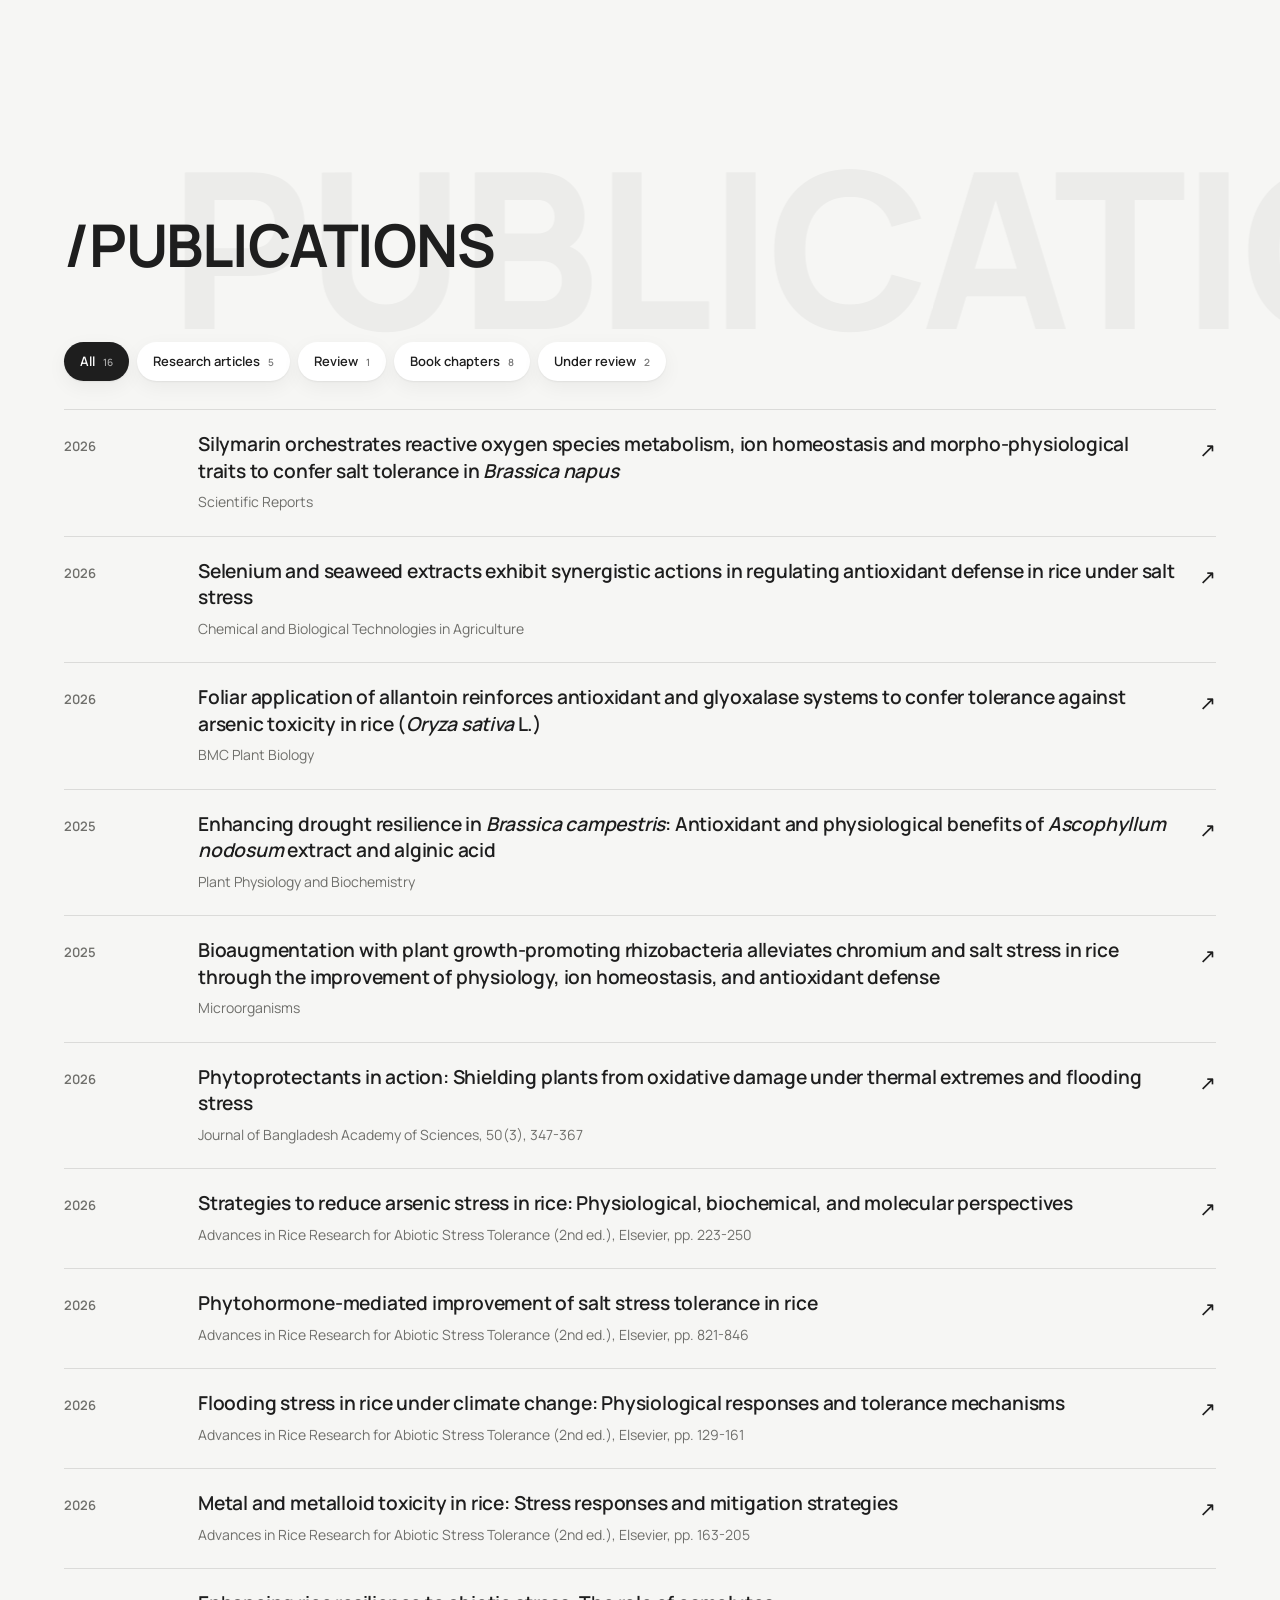
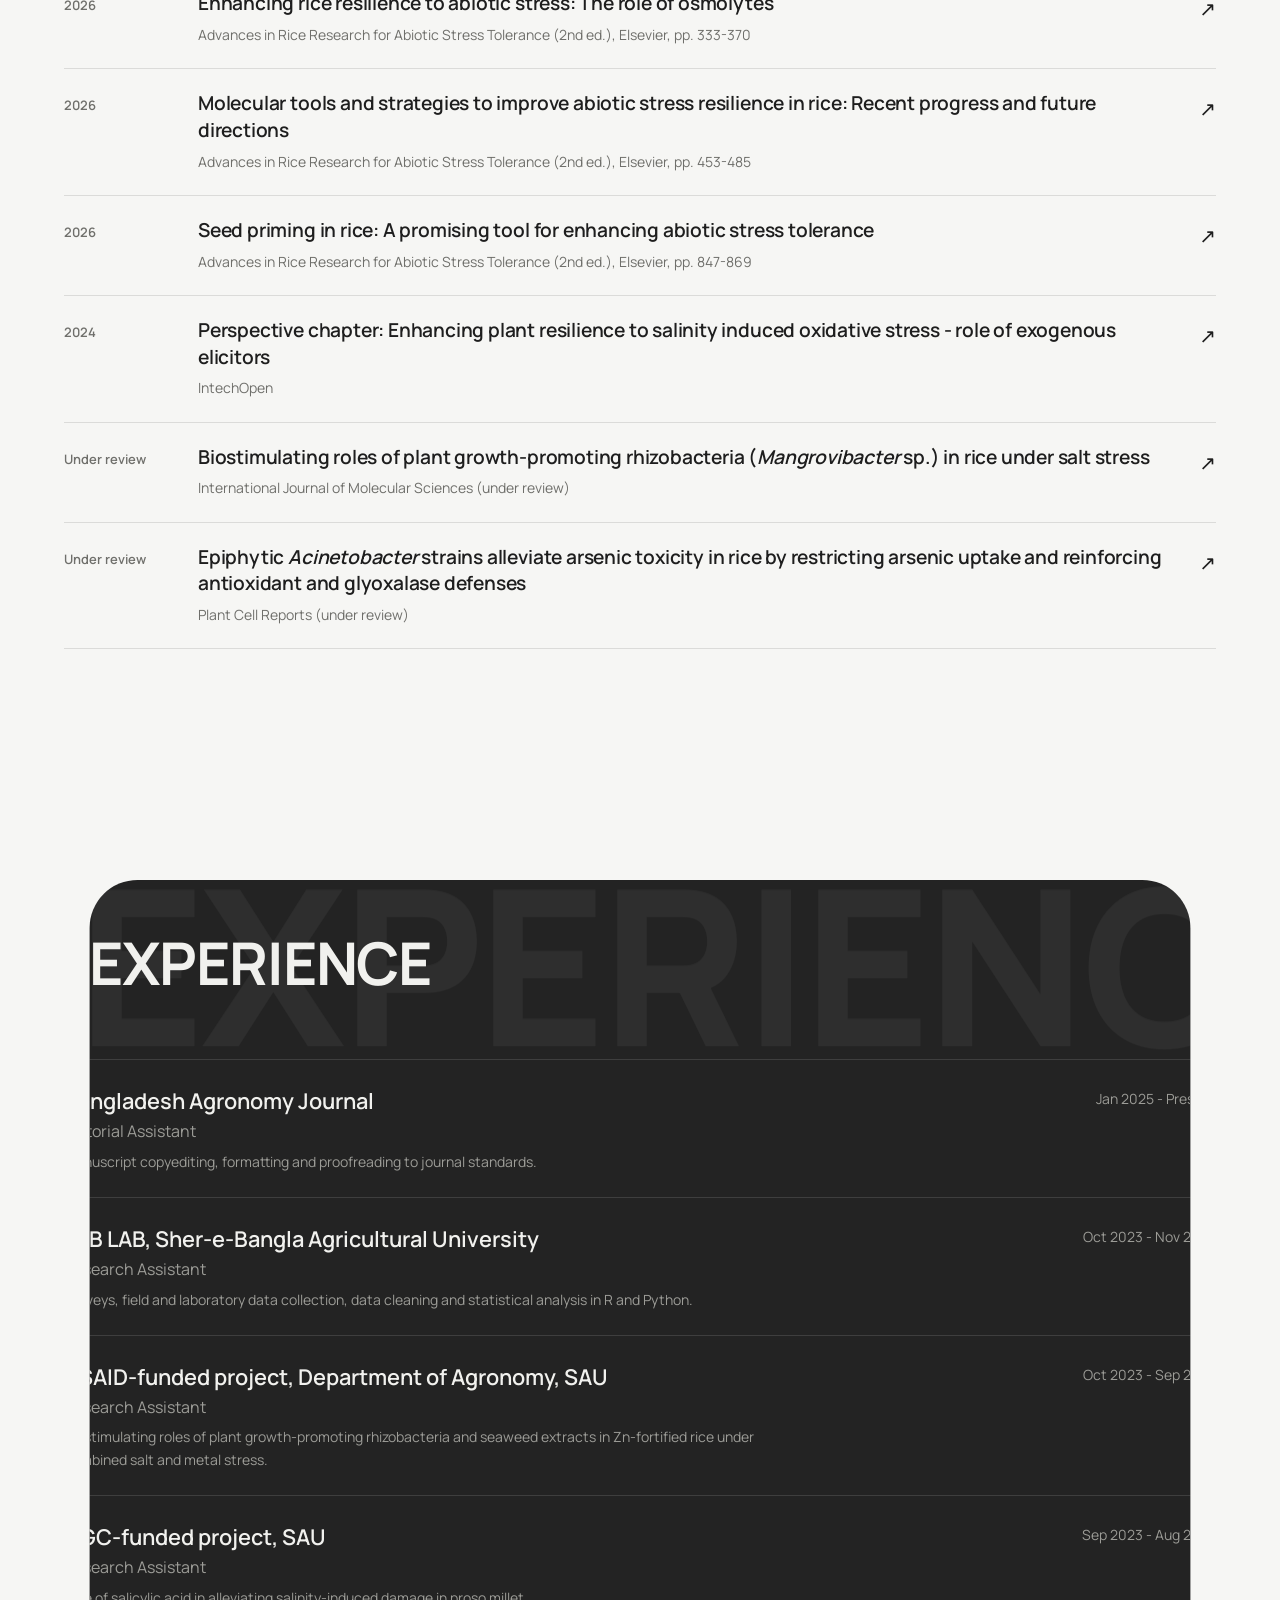
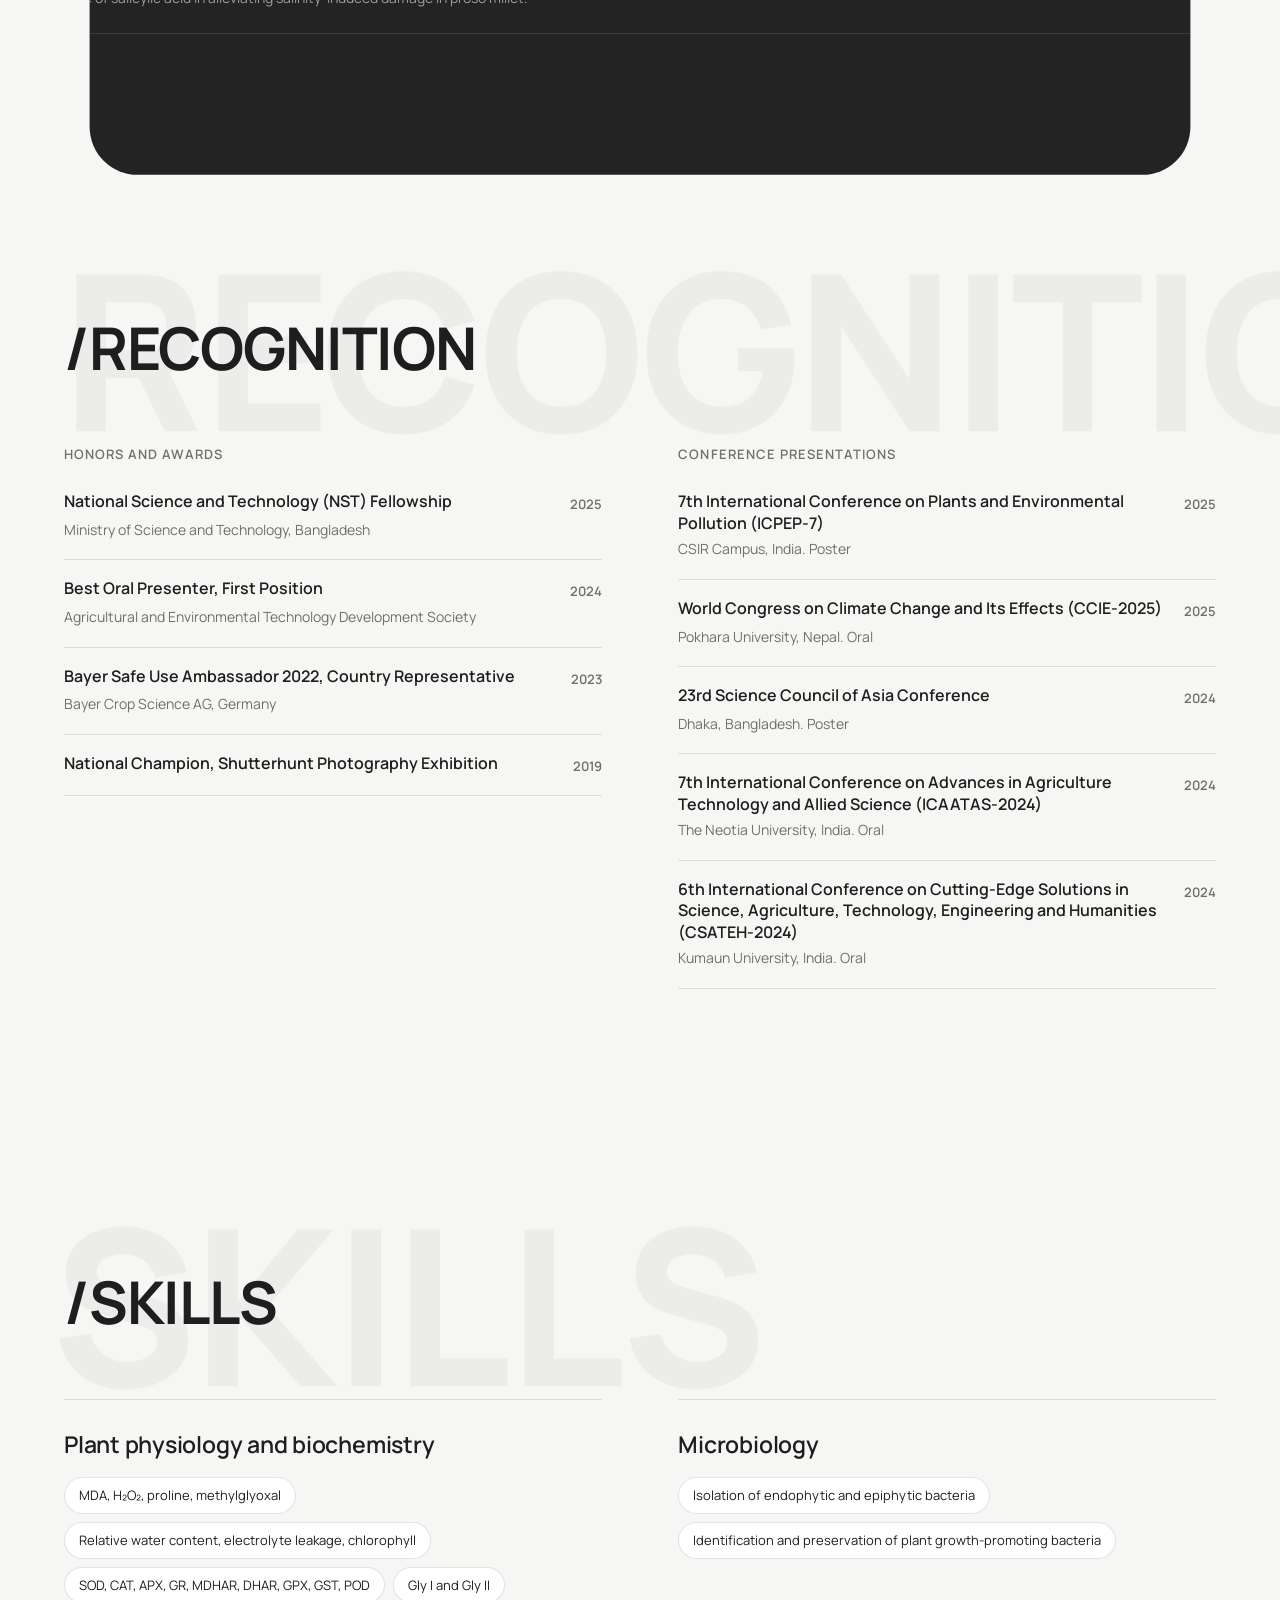
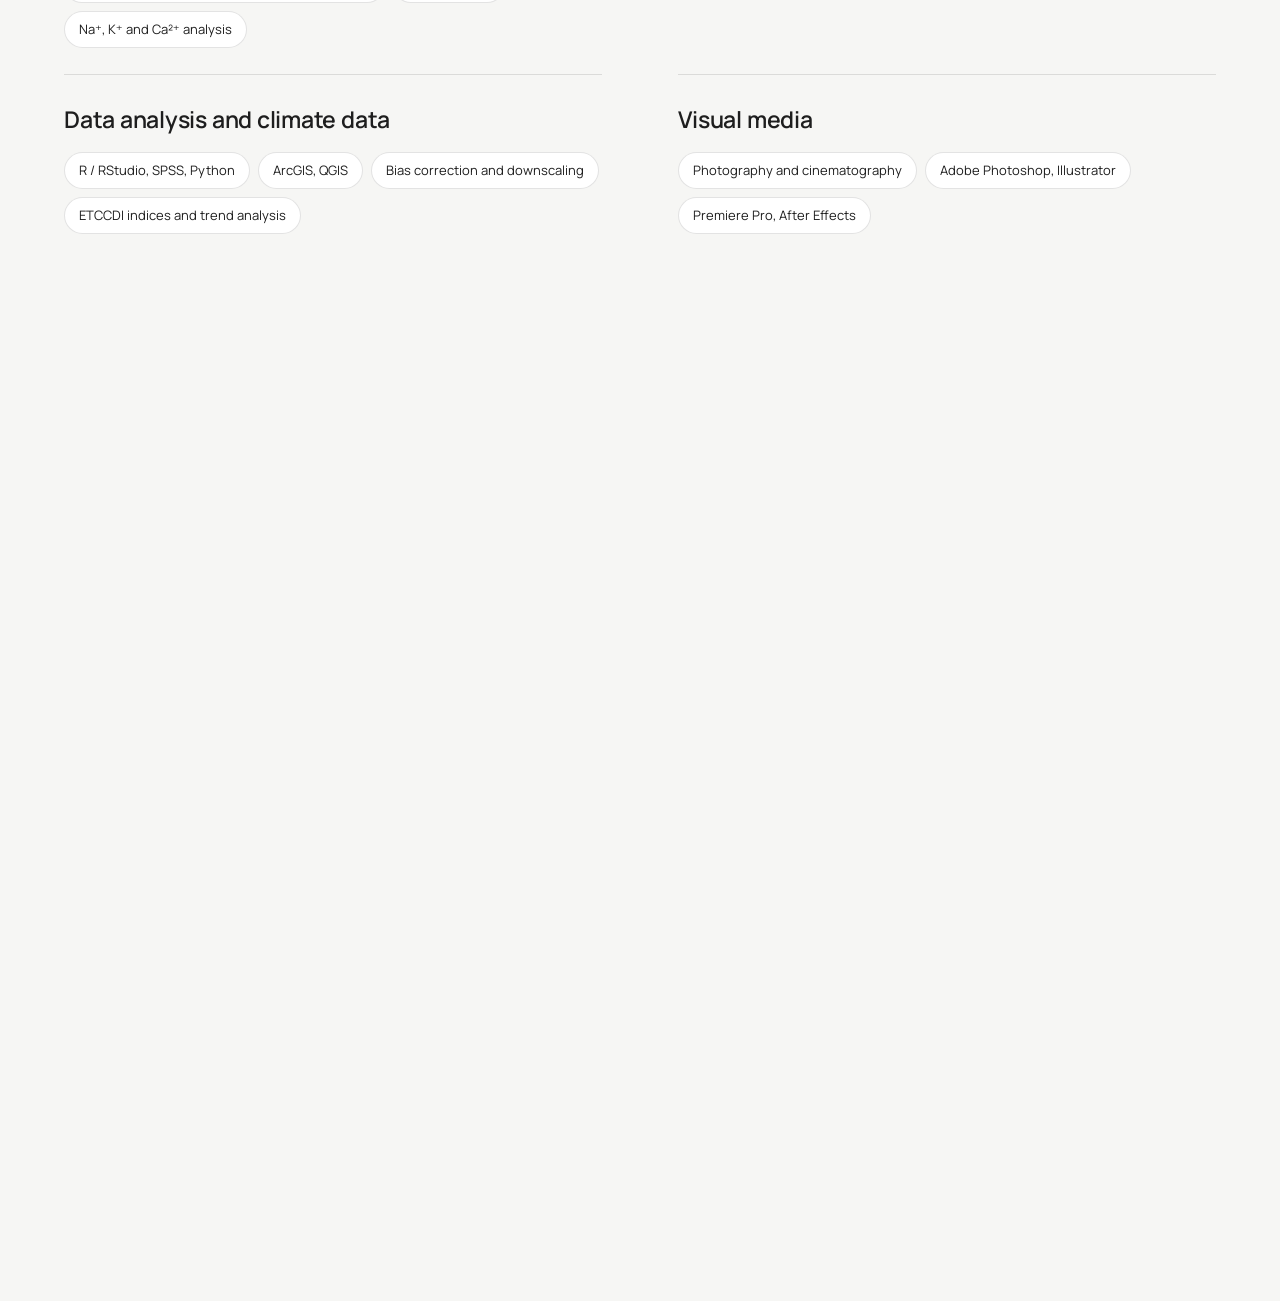
==== commit 0d0a18e2: "Use 'plant researcher' instead of 'plant scientist' Co-Authored-By: Claude Opus 5.5 <noreply@anthrop" ====
--- a/index.html
+++ b/index.html
@@ -4,9 +4,9 @@
 <meta charset="utf-8">
 <meta name="viewport" content="width=device-width, initial-scale=1">
 <title>Samiul Alam</title>
-<meta name="description" content="Samiul Alam, agronomist and plant scientist. Research across crop stress physiology, environmental contamination, plant-microbe interactions and climate-smart agriculture.">
+<meta name="description" content="Samiul Alam, agronomist and plant researcher. Research across crop stress physiology, environmental contamination, plant-microbe interactions and climate-smart agriculture.">
 <meta property="og:title" content="Samiul Alam">
-<meta property="og:description" content="Agronomist and plant scientist working across crop stress physiology, environmental science and climate-smart agriculture.">
+<meta property="og:description" content="Agronomist and plant researcher working across crop stress physiology, environmental science and climate-smart agriculture.">
 <meta property="og:type" content="website">
 <link rel="icon" href="data:image/svg+xml,%3Csvg xmlns='http://www.w3.org/2000/svg' viewBox='0 0 64 64'%3E%3Crect width='64' height='64' rx='14' fill='%231e1e1e'/%3E%3Ctext x='32' y='43' font-family='Arial,sans-serif' font-weight='700' font-size='28' text-anchor='middle' fill='%23f6f6f4'%3ESA%3C/text%3E%3C/svg%3E">
 <link rel="preconnect" href="https://fonts.googleapis.com">
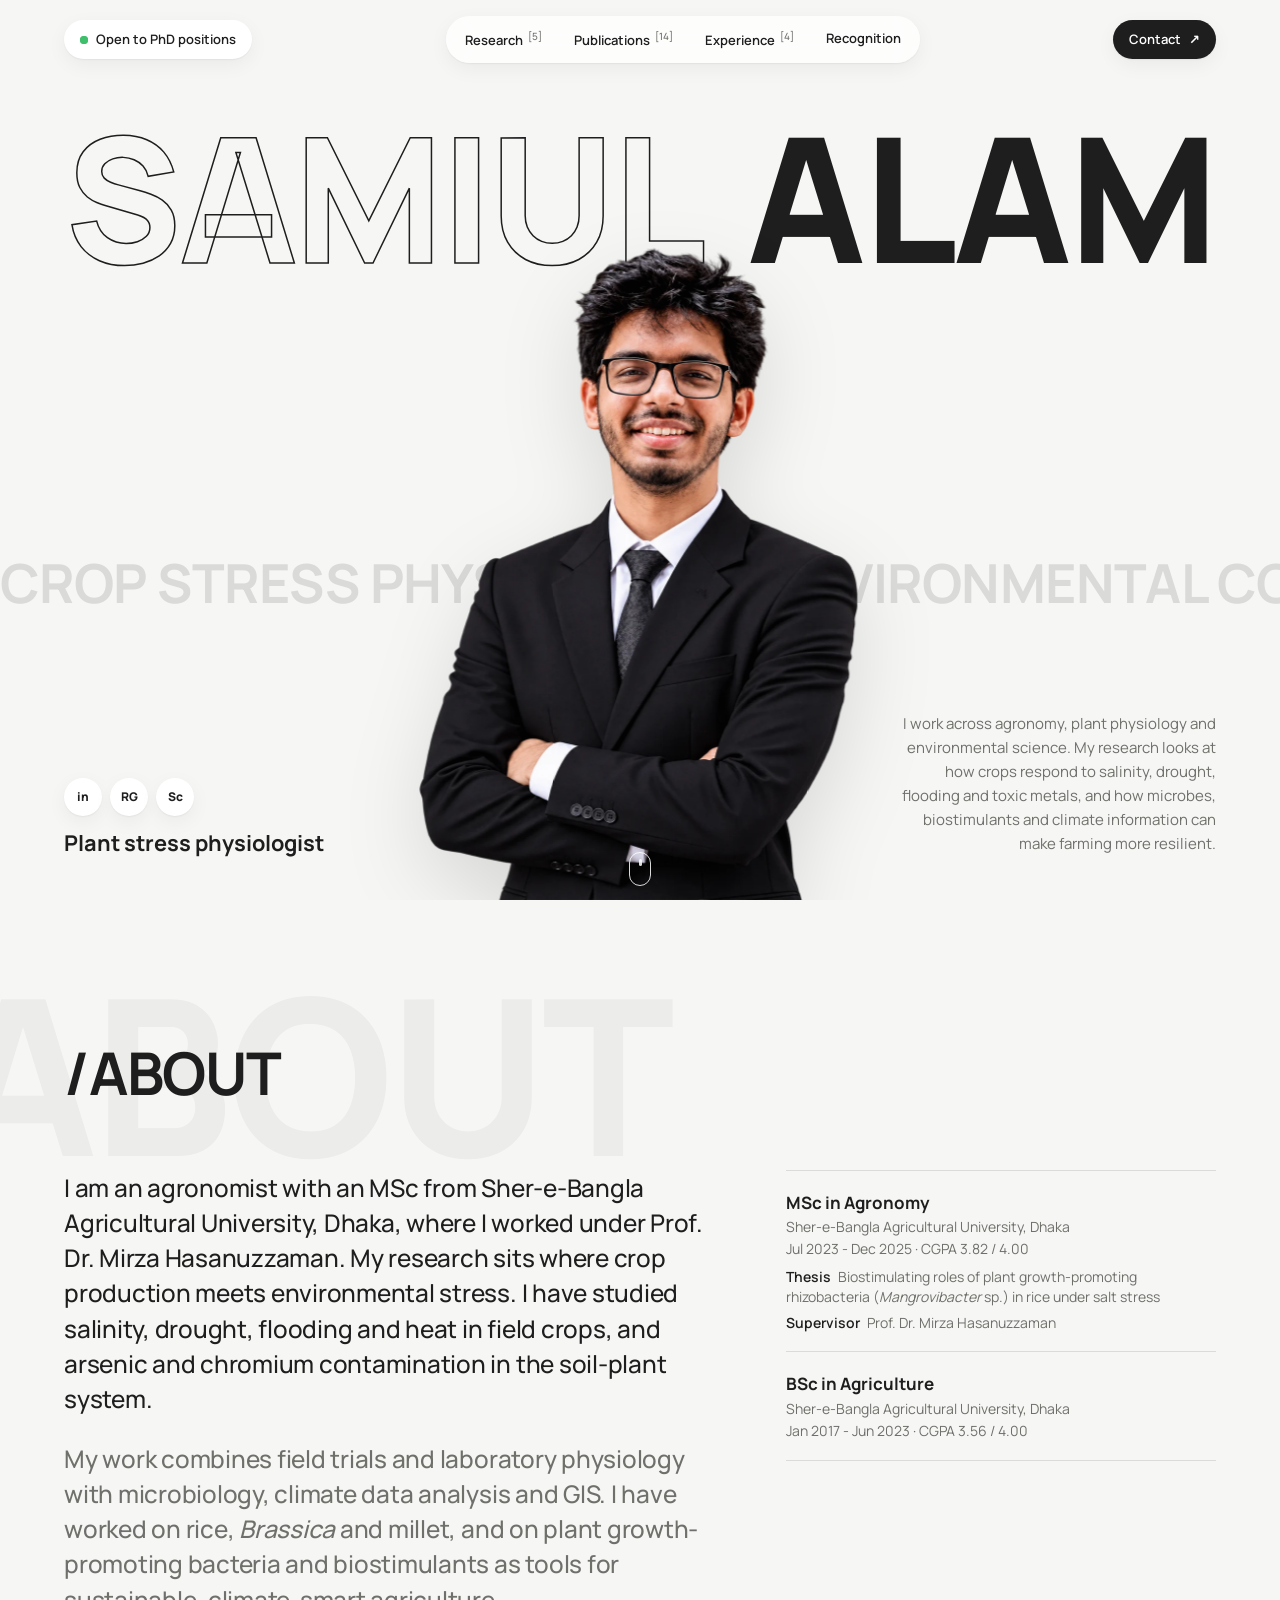
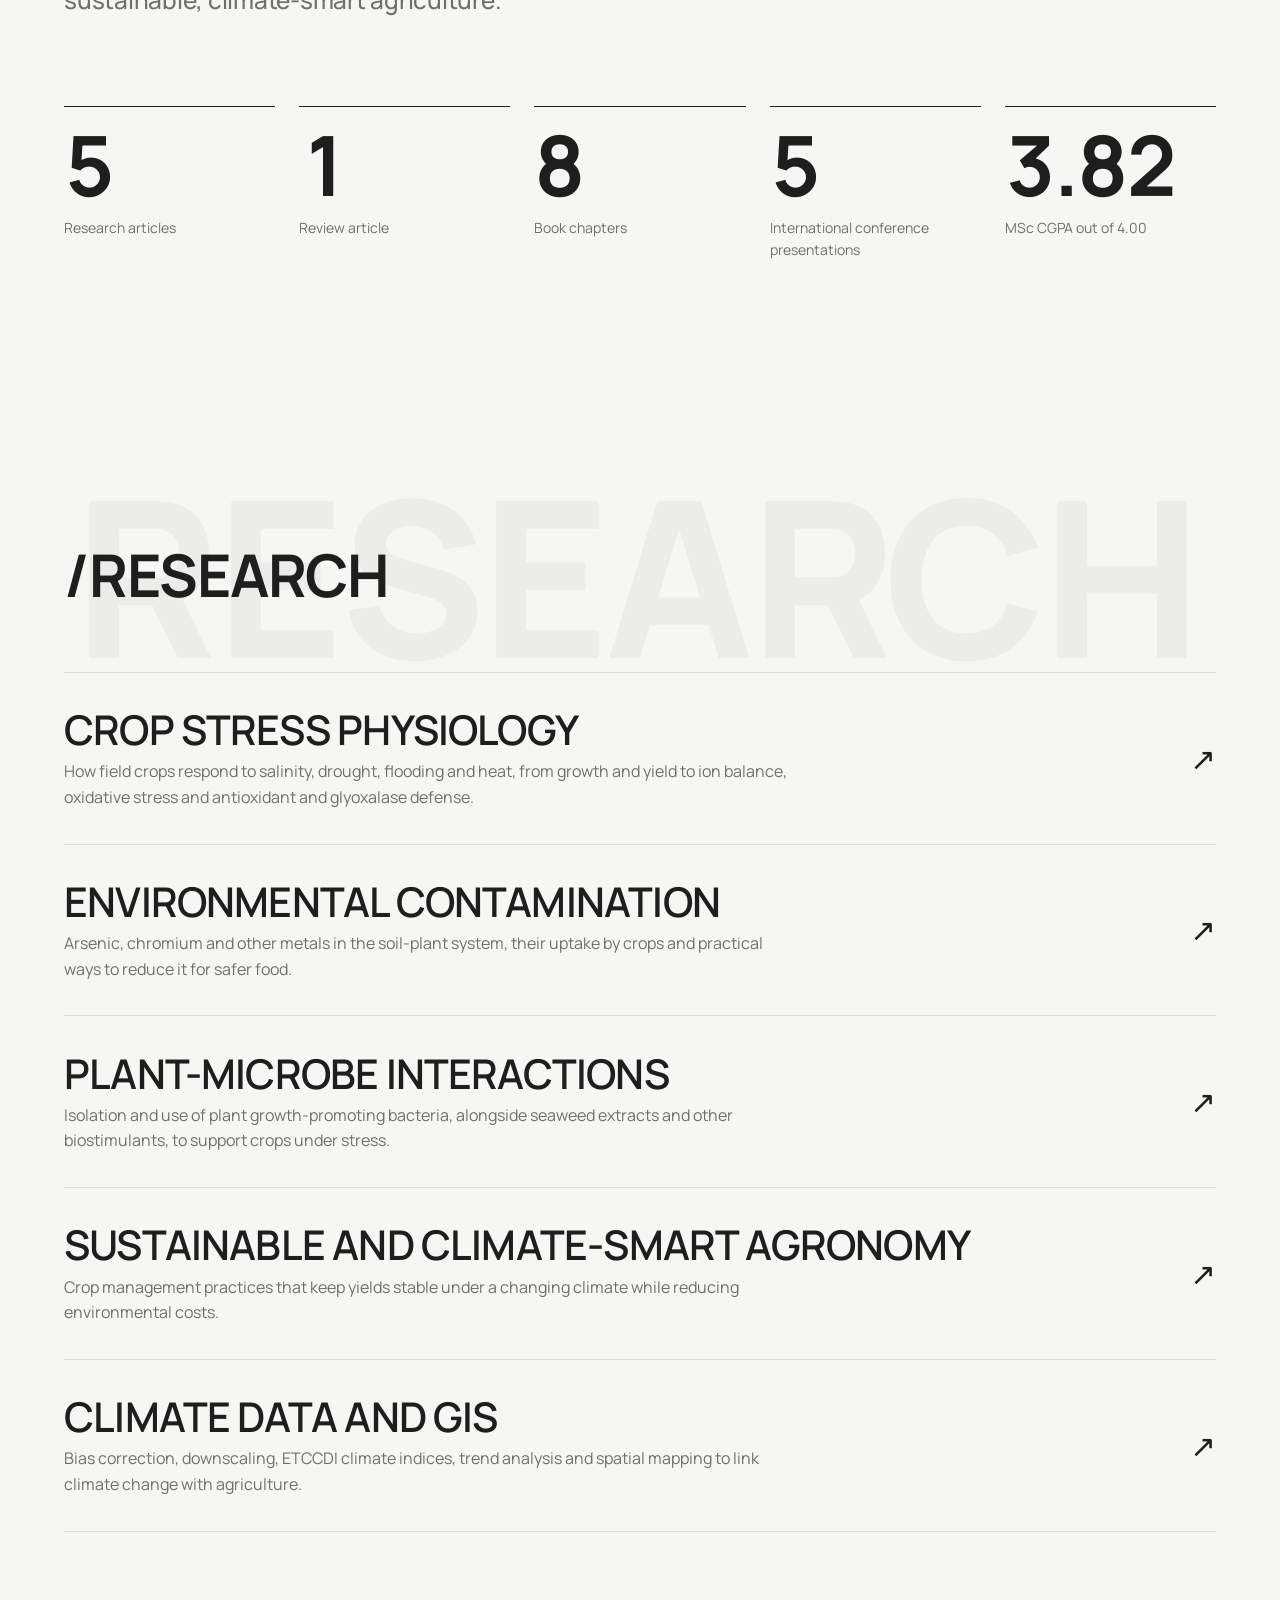
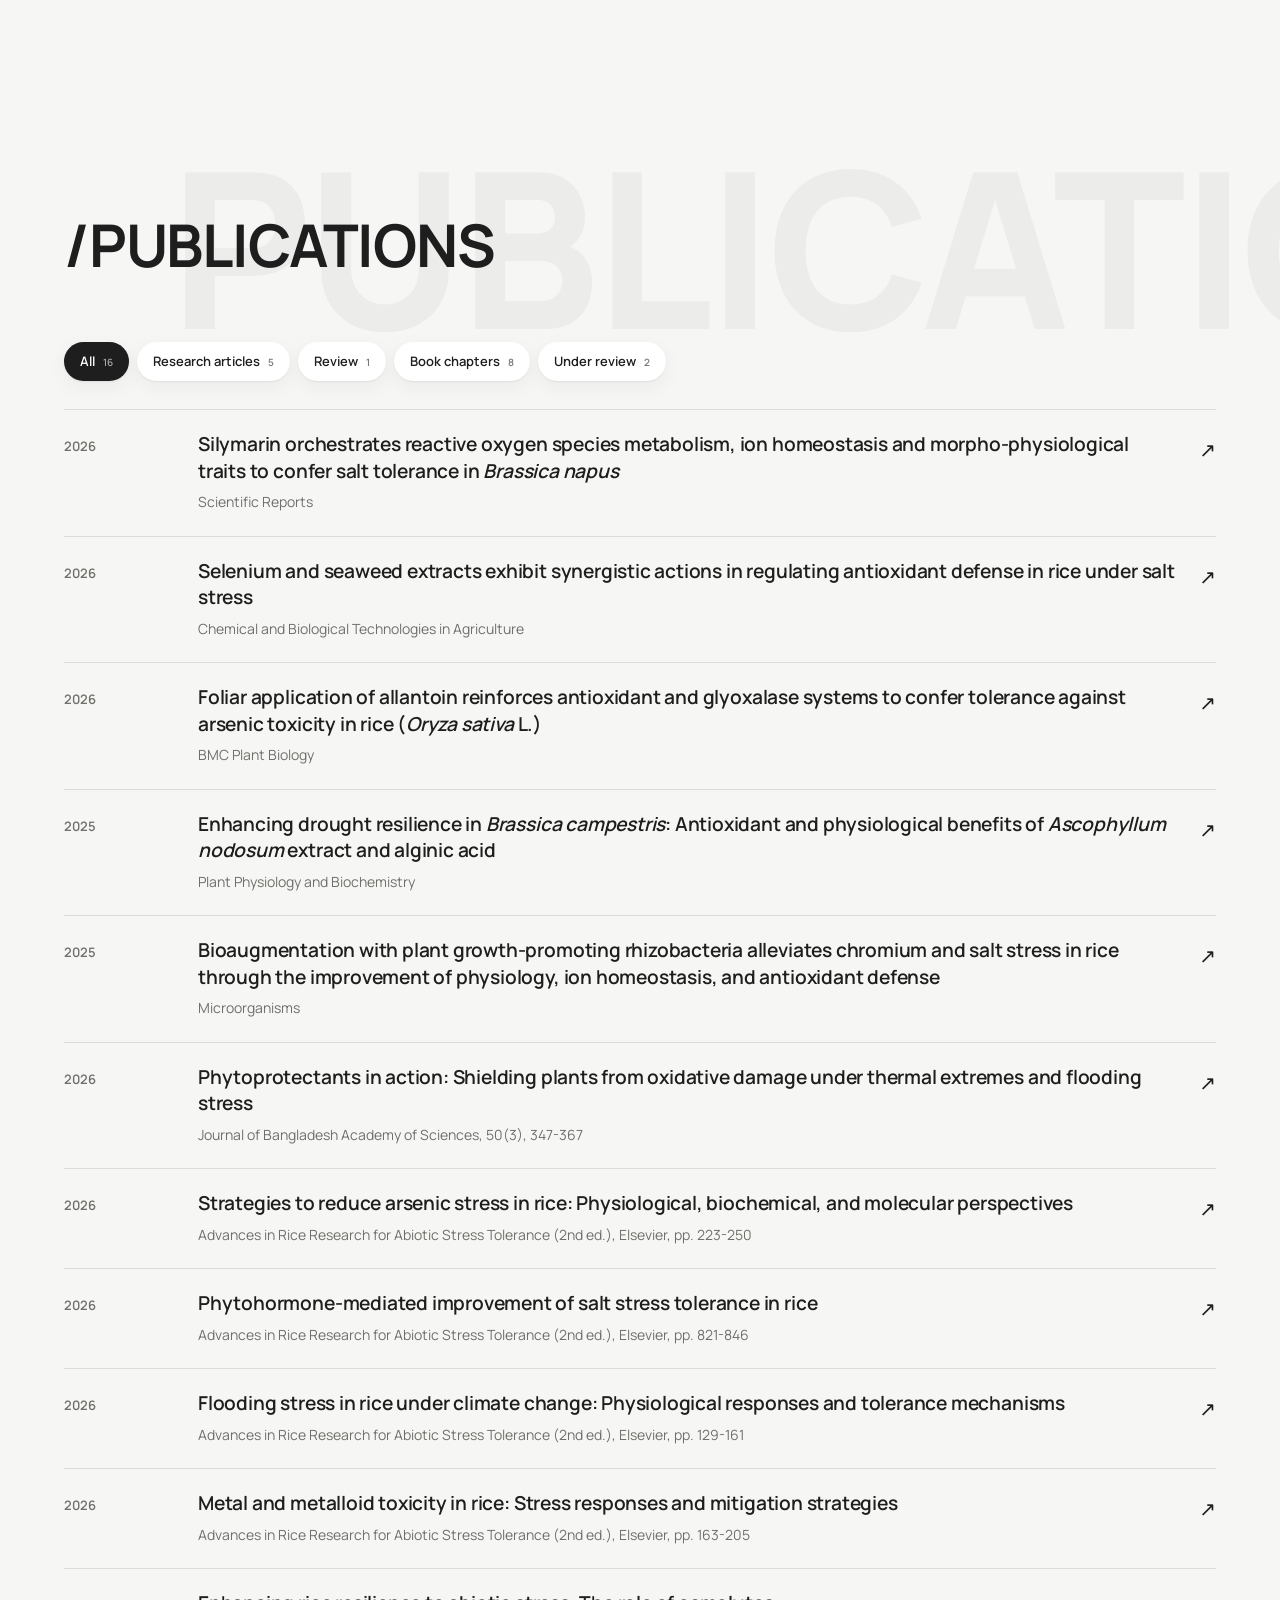
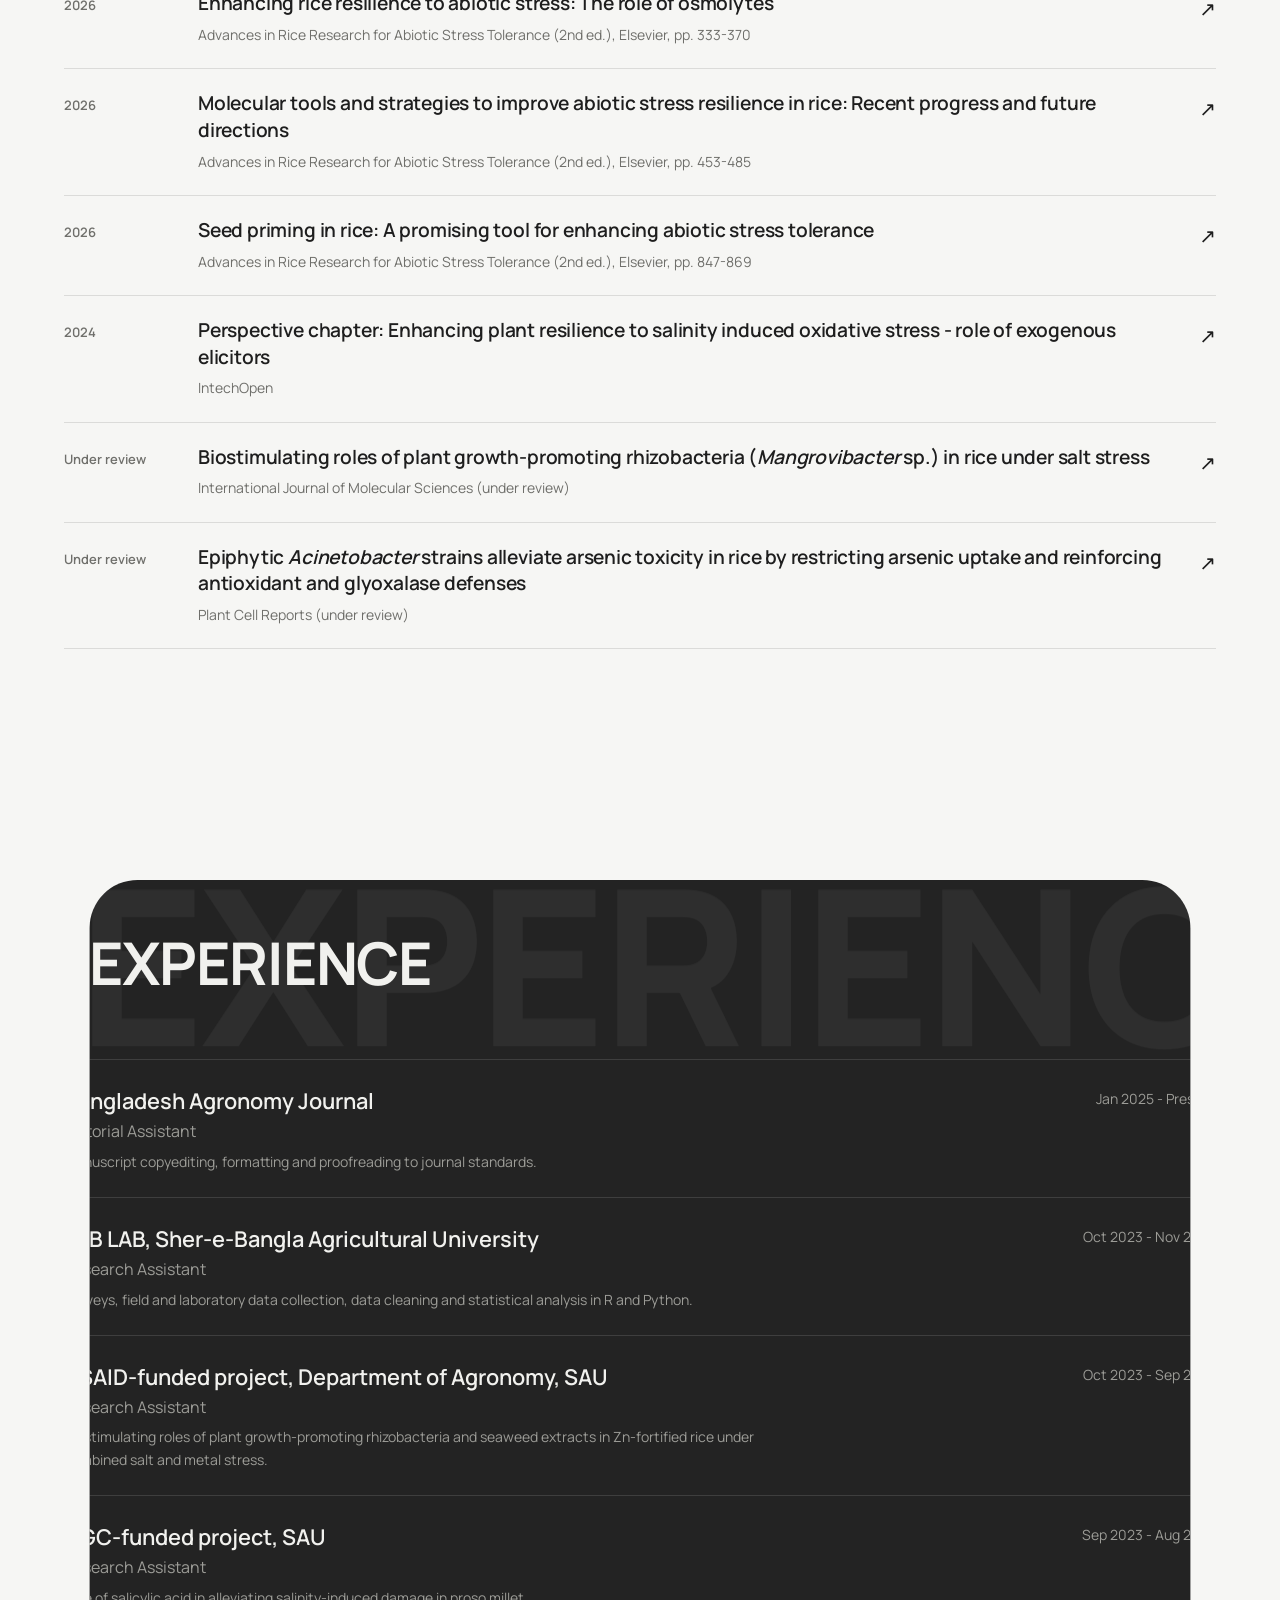
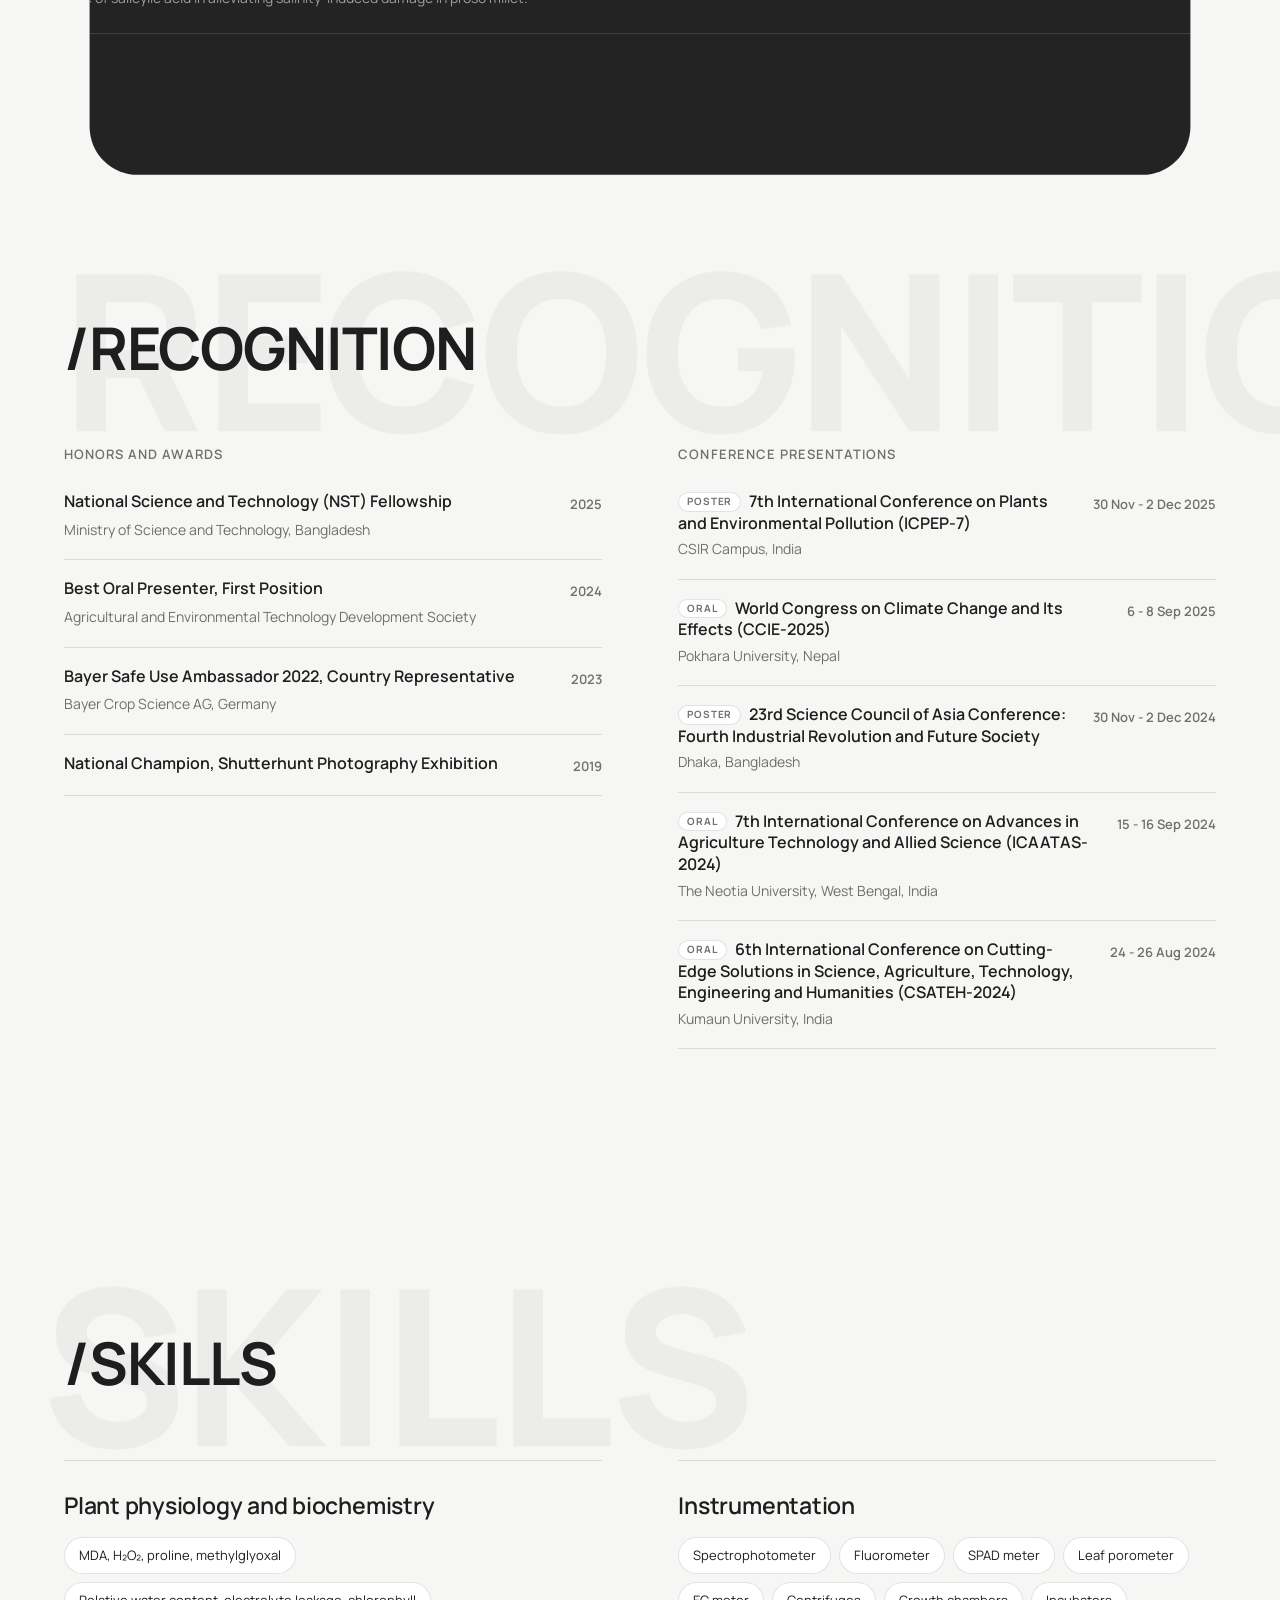
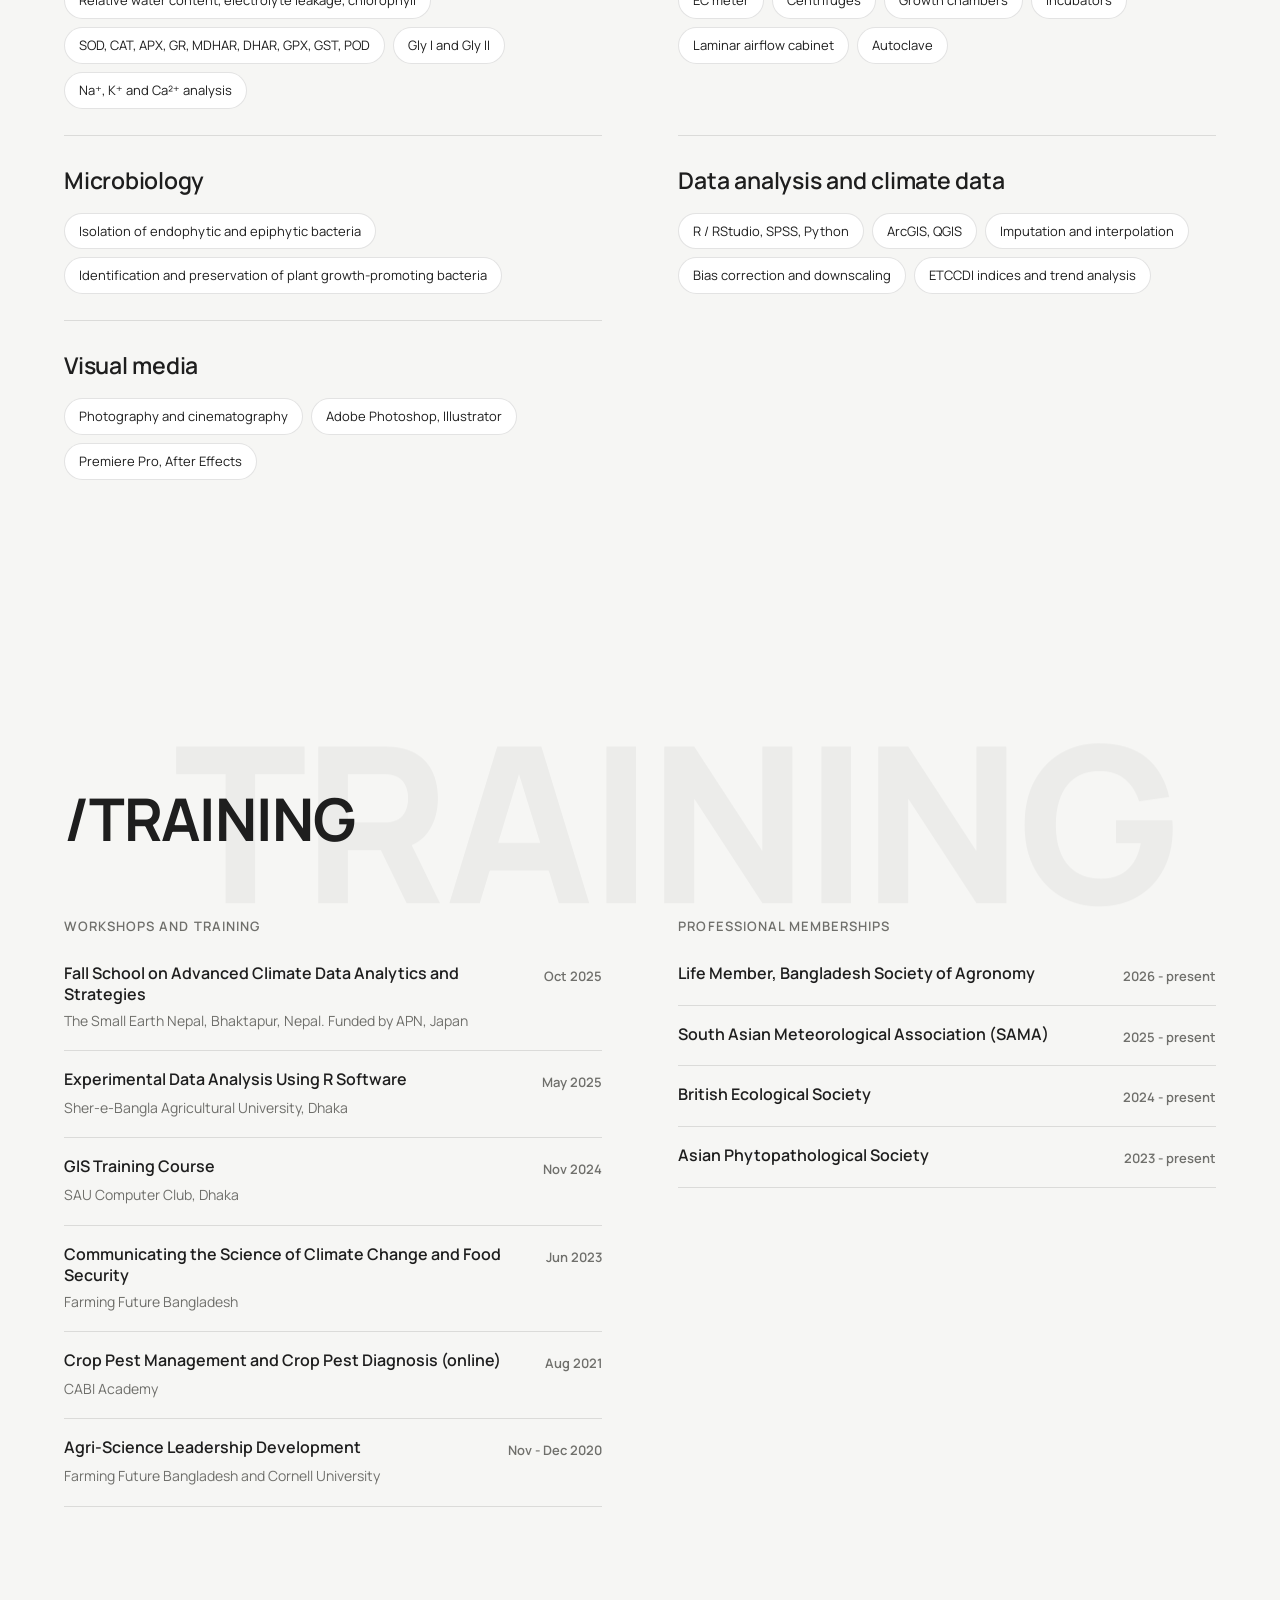
==== commit 56652701: "Add training, memberships, instrumentation and conference details New Training section with workshop" ====
--- a/index.html
+++ b/index.html
@@ -12,7 +12,7 @@
 <link rel="preconnect" href="https://fonts.googleapis.com">
 <link rel="preconnect" href="https://fonts.gstatic.com" crossorigin>
 <link href="https://fonts.googleapis.com/css2?family=Manrope:wght@400;500;600;700;800&display=swap" rel="stylesheet">
-<link rel="stylesheet" href="css/style.css?v=5">
+<link rel="stylesheet" href="css/style.css?v=6">
 </head>
 <body class="is-loading">
 
@@ -39,7 +39,10 @@
       <div class="hero__marquee" id="heroMarquee" aria-hidden="true"></div>
       <div class="hero__portrait" id="heroPortrait"><img id="portraitImg" alt="Portrait of Samiul Alam" width="900" height="1352"></div>
       <div class="hero__foot">
+        <div class="hero__left">
+        <div class="hero__social" id="heroSocial"></div>
         <p class="hero__role"><span id="roleText" data-bind="role"></span></p>
+        </div>
         <p class="hero__tag" data-bind="tagline"></p>
       </div>
       <a class="hero__cue" href="#about" aria-label="Scroll to about"><span></span></a>
@@ -94,6 +97,15 @@
       <div class="skills" id="skillGroups"></div>
     </section>
 
+    <!-- TRAINING AND MEMBERSHIPS -->
+    <section class="section" id="training">
+      <div class="heading"><span class="ghost" aria-hidden="true">Training</span><h2>/Training</h2></div>
+      <div class="two">
+        <div><h3 class="sub">Workshops and training</h3><div class="list" id="trainingList"></div></div>
+        <div><h3 class="sub">Professional memberships</h3><div class="list" id="memberships"></div></div>
+      </div>
+    </section>
+
     <!-- GALLERY (hidden until photos are added in data/content.js) -->
     <section class="section" id="gallery" hidden>
       <div class="heading"><span class="ghost" aria-hidden="true">Beyond the lab</span><h2>/Beyond the lab</h2></div>
@@ -128,7 +140,7 @@
   </div>
 </div>
 
-<script src="data/content.js?v=5"></script>
-<script src="js/main.js?v=5"></script>
+<script src="data/content.js?v=6"></script>
+<script src="js/main.js?v=6"></script>
 </body>
 </html>
--- a/css/style.css
+++ b/css/style.css
@@ -157,7 +157,7 @@
 .edu__item strong { display: block; font-size: 17px; }
 .edu__item span { display: block; color: var(--muted); font-size: 14px; }
 .about__side .pill { margin-top: 24px; }
-.stats { display: grid; grid-template-columns: repeat(4, 1fr); gap: 24px; margin-top: clamp(48px, 7vw, 96px); }
+.stats { display: grid; grid-template-columns: repeat(5, 1fr); gap: 24px; margin-top: clamp(48px, 7vw, 96px); }
 .stat { border-top: 1px solid var(--ink); padding-top: 16px; }
 .stat b { display: block; font-size: clamp(44px, 6.5vw, 92px); font-weight: 700; line-height: 1; letter-spacing: -.03em; font-variant-numeric: tabular-nums; }
 .stat span { display: block; margin-top: 10px; color: var(--muted); font-size: 14px; max-width: 14em; }
@@ -257,11 +257,21 @@
 .detail__meta b { font-weight: 800; }
 .detail [hidden] { display: none; }
 
+/* ---------- additions ---------- */
+.edu__thesis { margin-top: 6px; color: var(--muted); font-size: 14px; line-height: 1.45; }
+.edu__thesis em { font-style: normal; font-weight: 600; color: var(--ink); margin-right: 4px; }
+.tag { display: inline-block; vertical-align: 2px; margin-right: 8px; padding: 2px 8px; border-radius: 999px; border: 1px solid var(--line); background: #fff; font-size: 10px; font-weight: 700; letter-spacing: .08em; text-transform: uppercase; color: var(--muted); }
+.hero__left { display: flex; flex-direction: column; gap: 14px; }
+.hero__social { display: flex; gap: 8px; }
+.social { display: inline-grid; place-items: center; width: 38px; height: 38px; border-radius: 50%; background: #fff; color: var(--ink); font-size: 12px; font-weight: 800; text-decoration: none; box-shadow: 0 1px 2px rgba(0,0,0,.06), 0 6px 20px rgba(0,0,0,.05); transition: transform .35s var(--ease), background .25s, color .25s; }
+.social:hover { transform: translateY(-3px); background: var(--ink); color: #fff; }
+
 /* ---------- responsive ---------- */
 @media (max-width: 900px) {
   .nav { display: none; }
   .about, .two, .skills { grid-template-columns: 1fr; }
   .stats { grid-template-columns: repeat(2, 1fr); }
+  .stats .stat:last-child { grid-column: 1 / -1; }
 }
 @media (max-width: 700px) {
   .hero__name { flex-direction: column; align-items: center; gap: 0; top: 12svh; font-size: 21vw; }
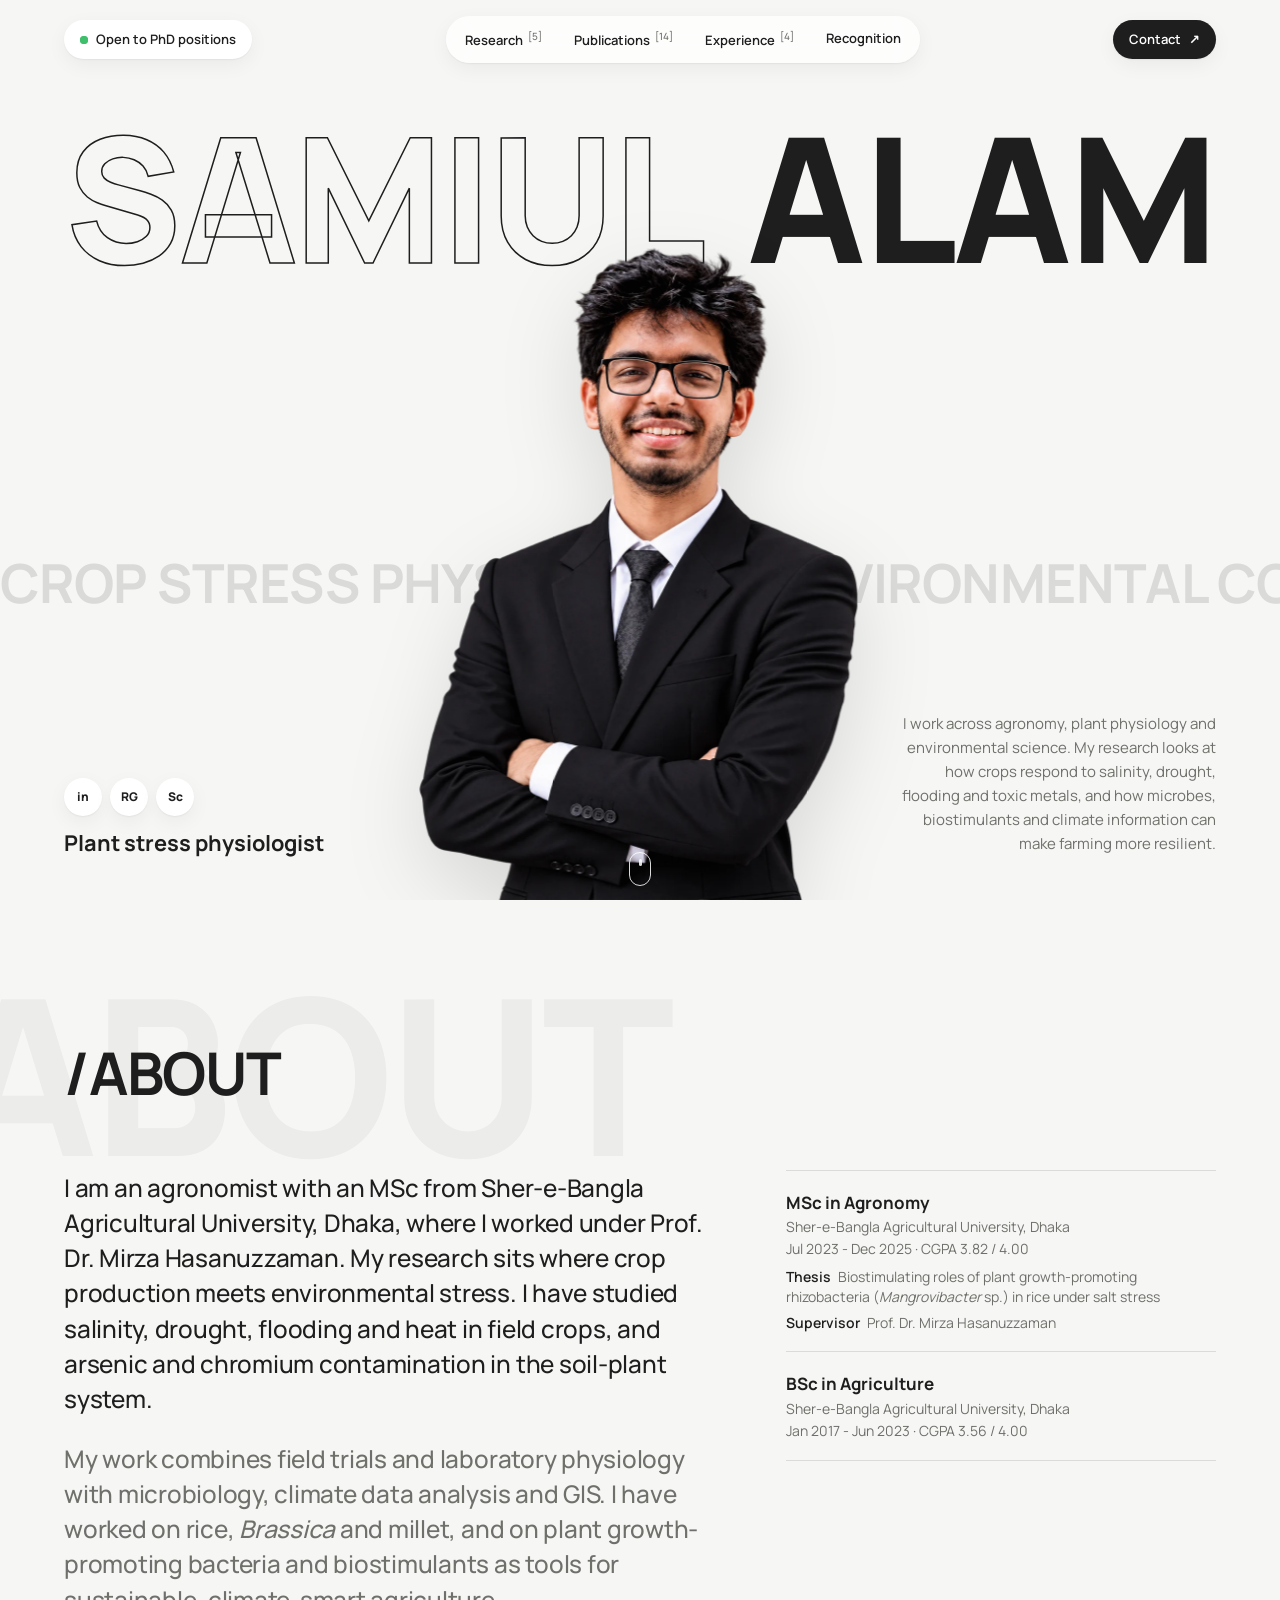
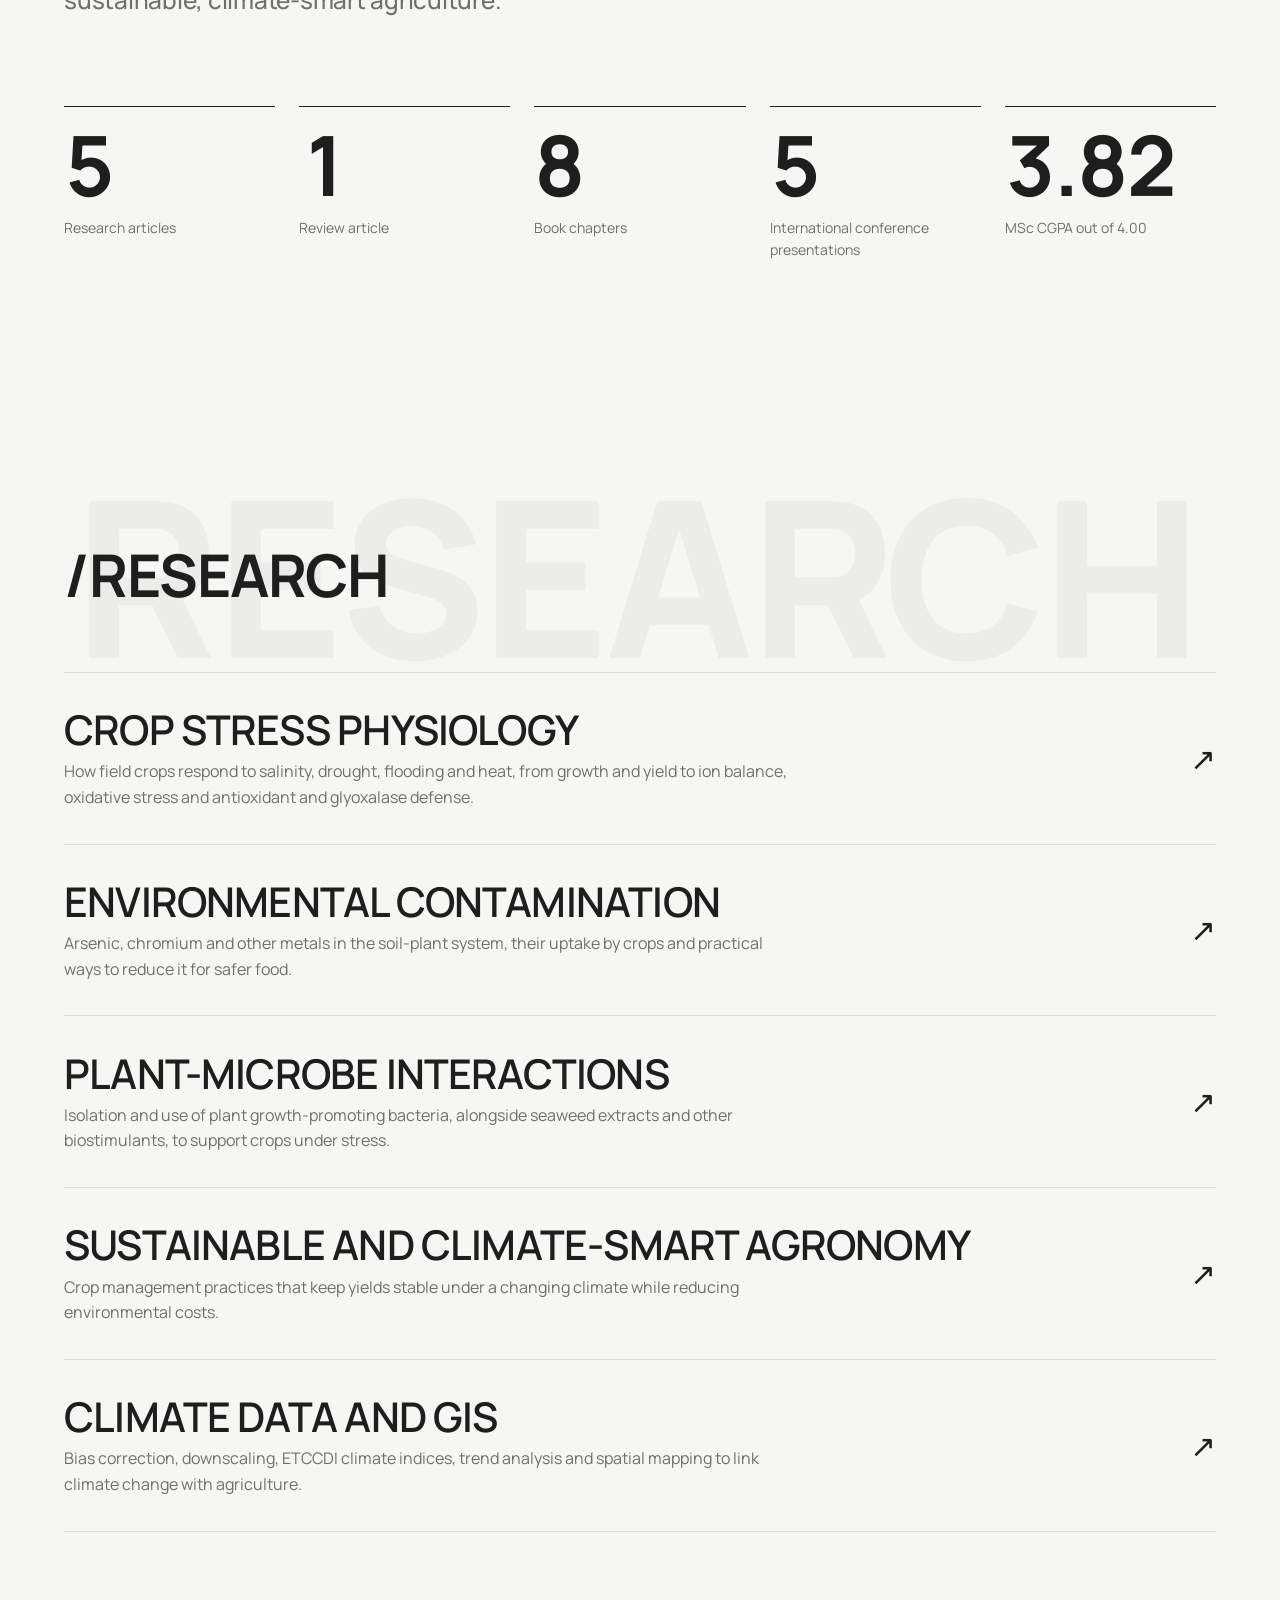
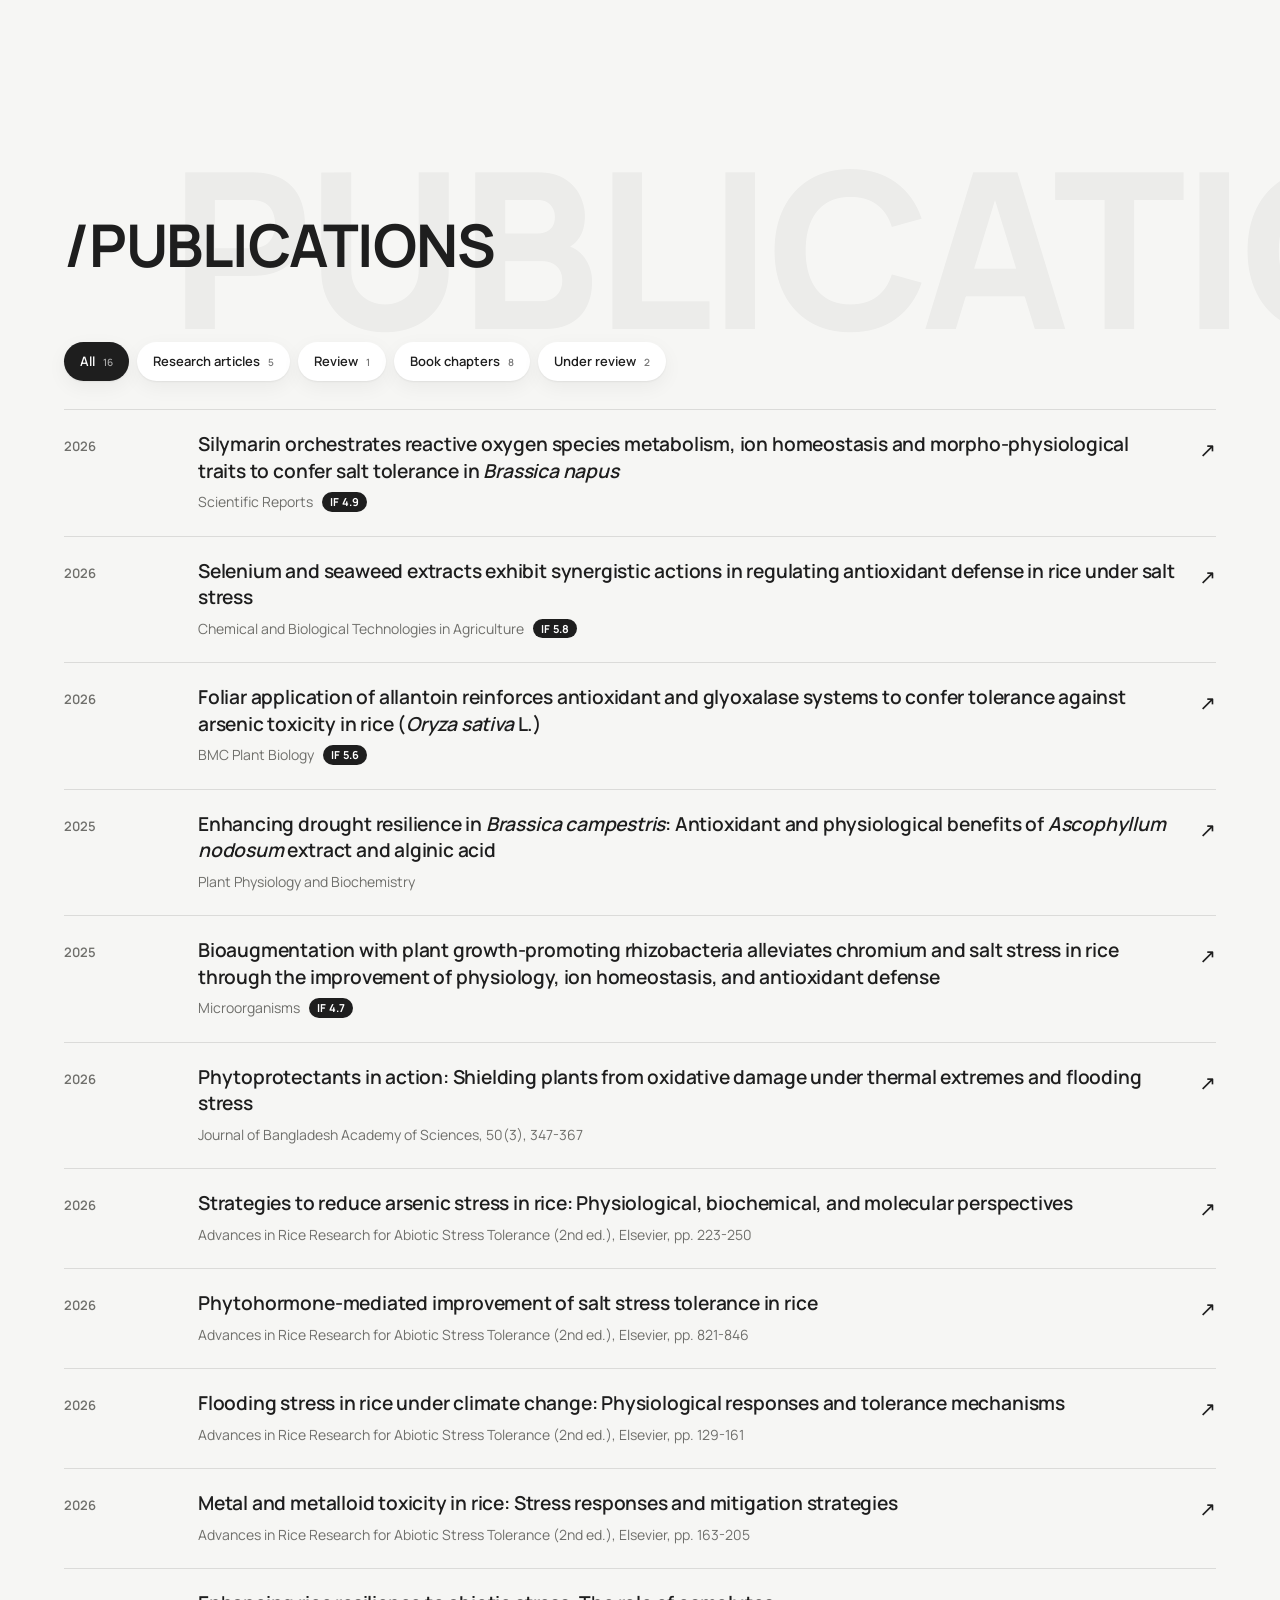
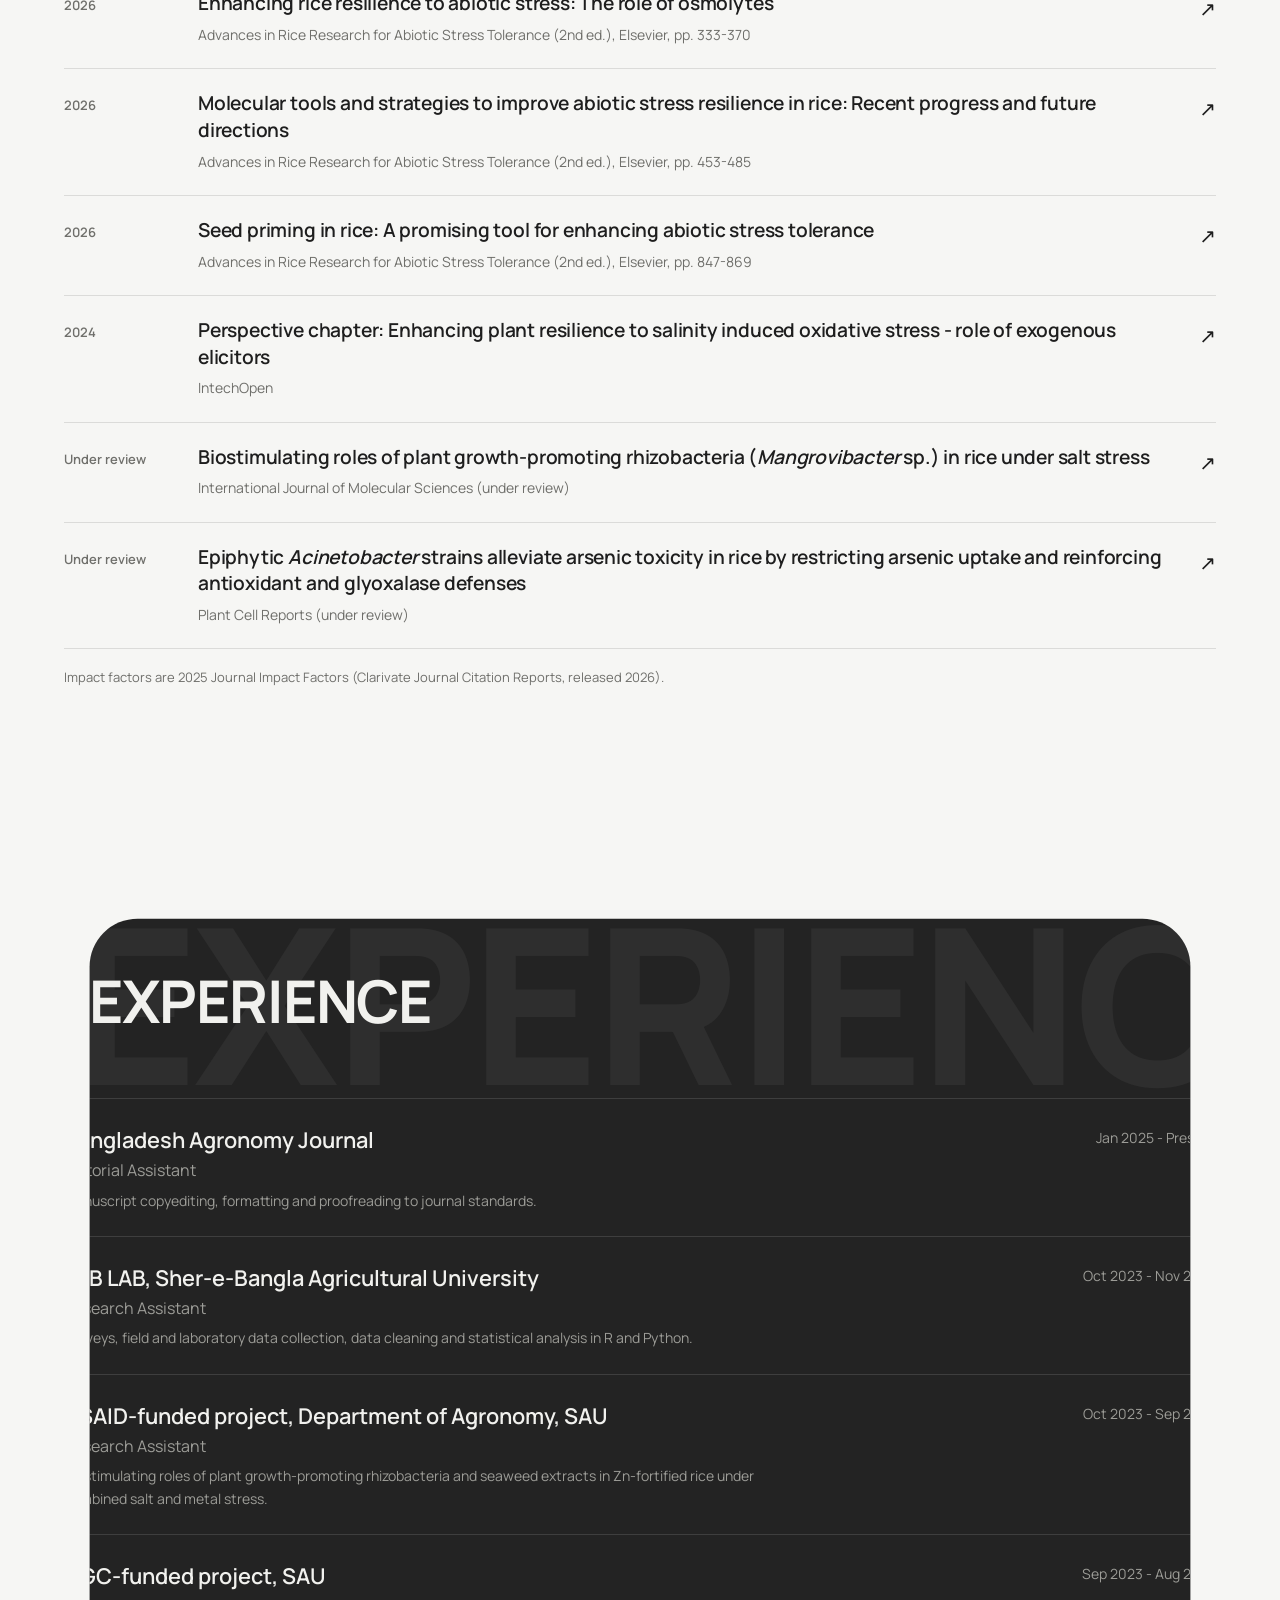
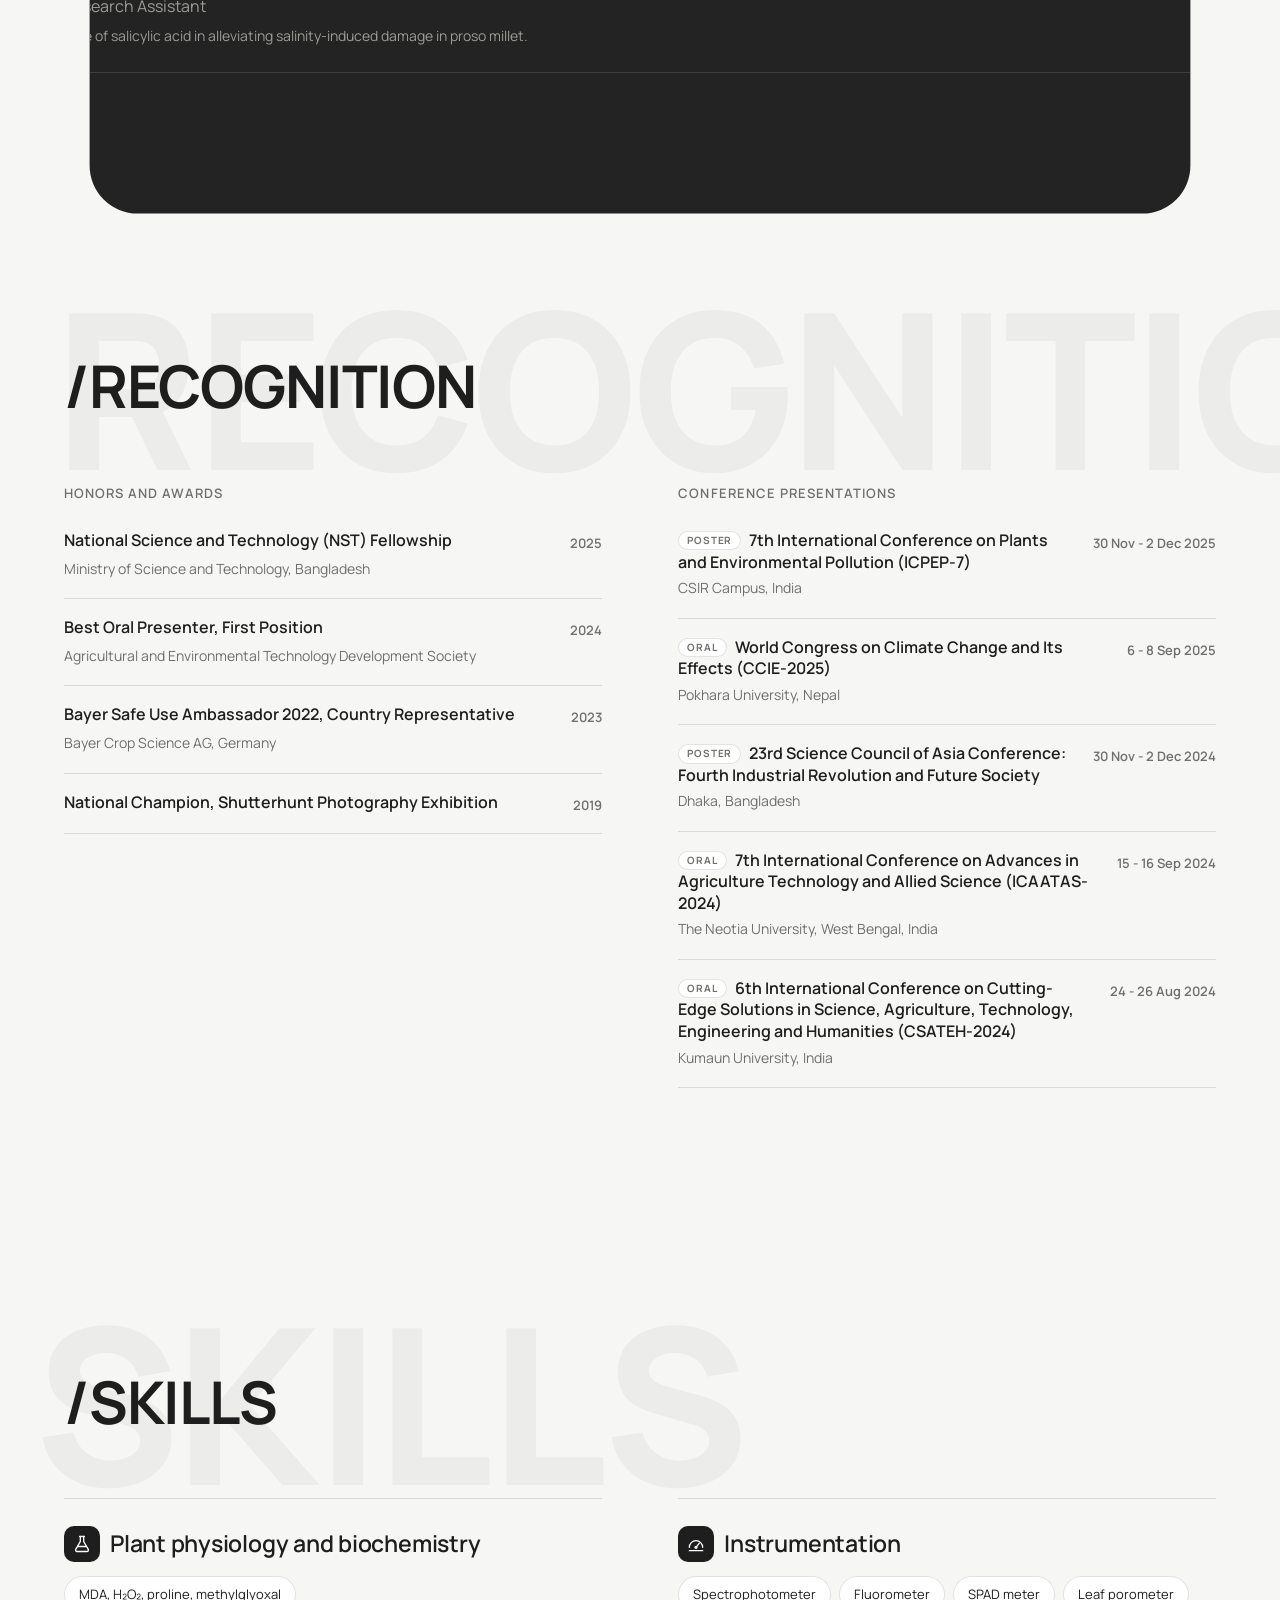
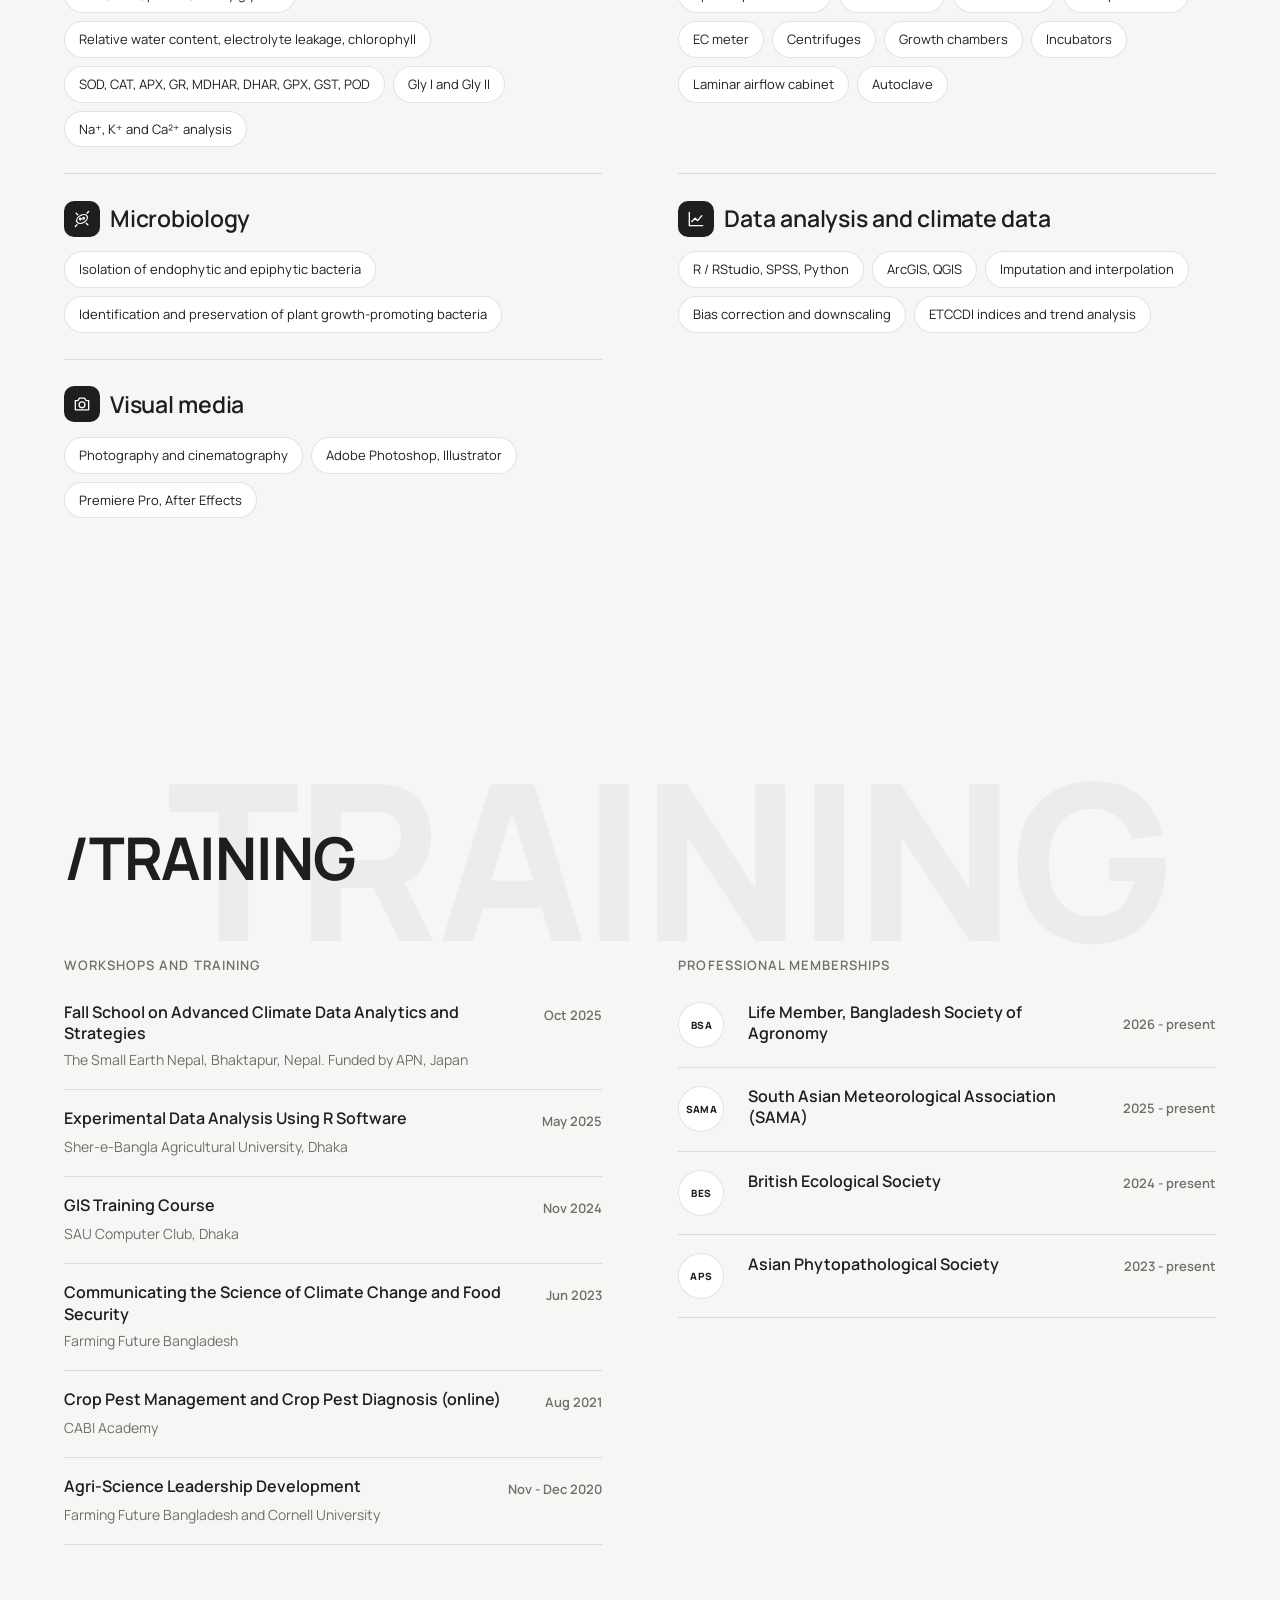
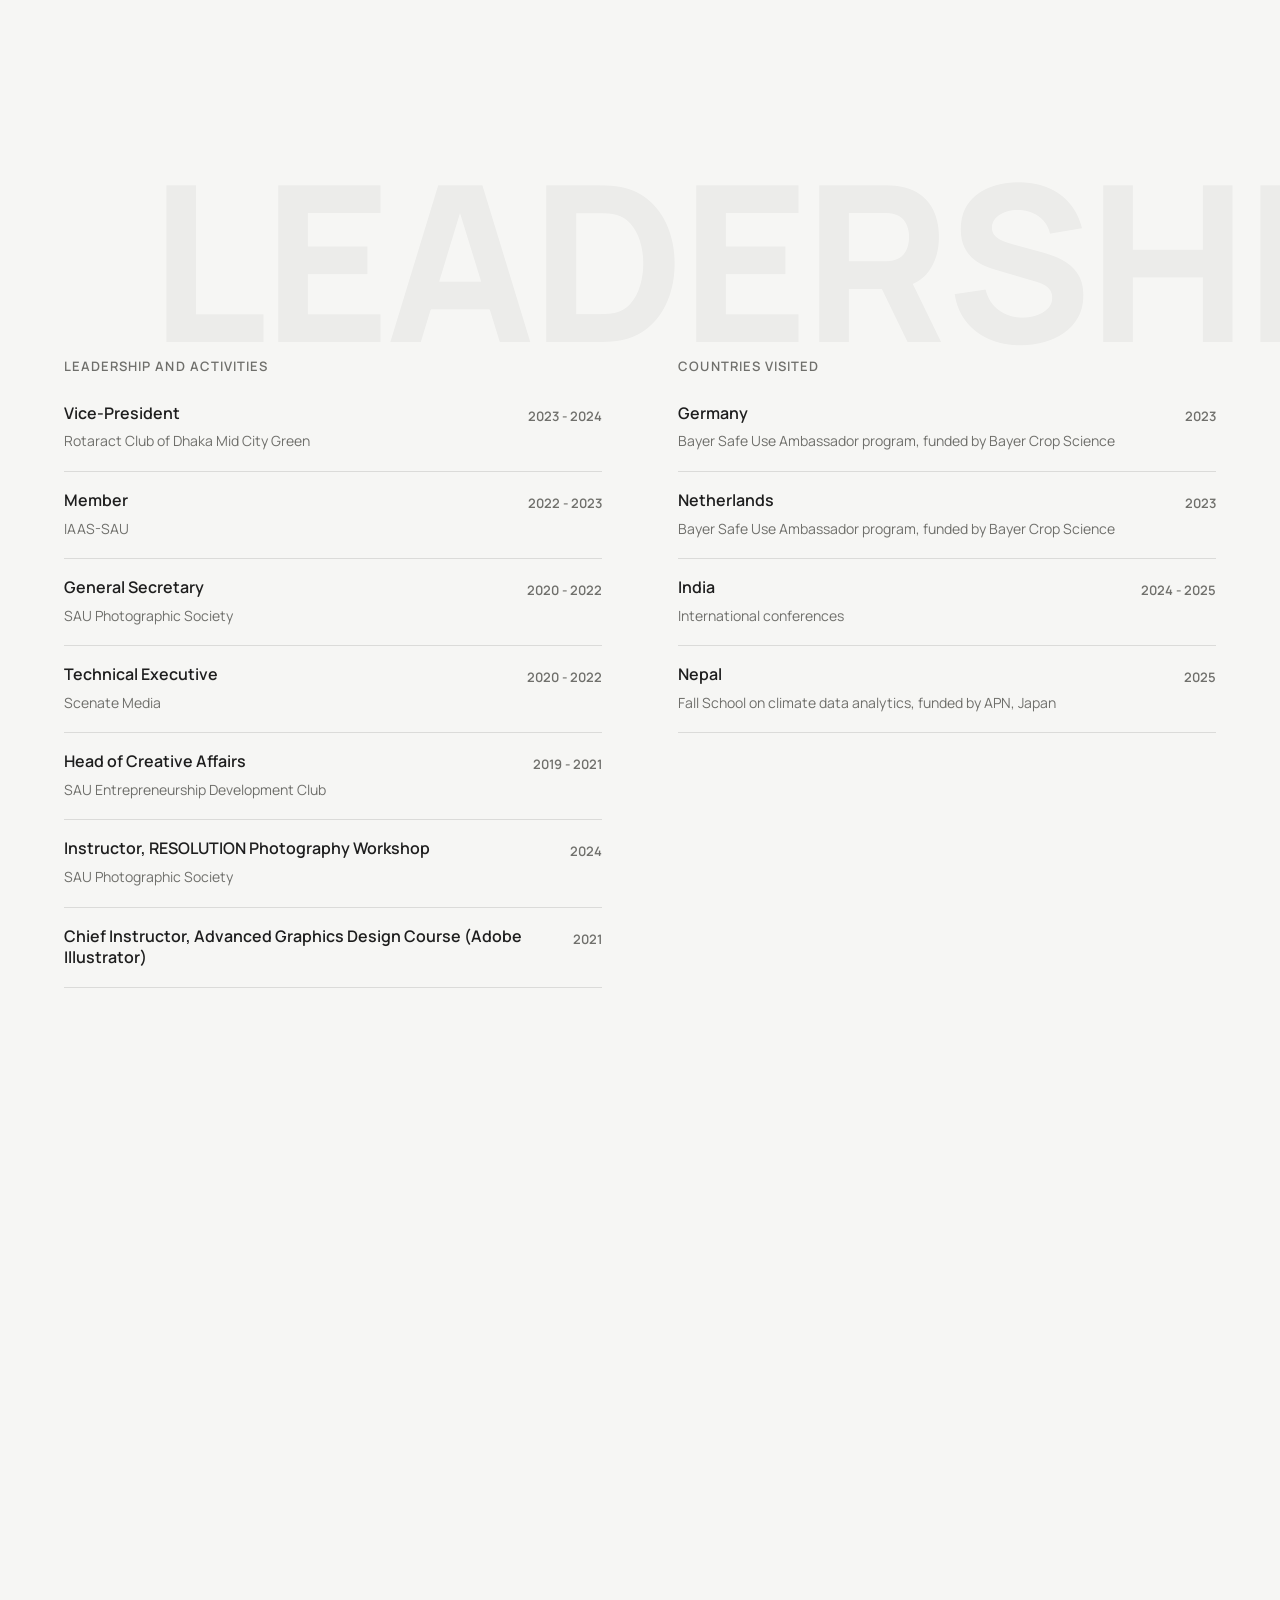
==== commit 9c2e2a8d: "Add impact factors, leadership, countries, phone and skill icons 2025 JIF badges on four journal art" ====
--- a/index.html
+++ b/index.html
@@ -12,7 +12,7 @@
 <link rel="preconnect" href="https://fonts.googleapis.com">
 <link rel="preconnect" href="https://fonts.gstatic.com" crossorigin>
 <link href="https://fonts.googleapis.com/css2?family=Manrope:wght@400;500;600;700;800&display=swap" rel="stylesheet">
-<link rel="stylesheet" href="css/style.css?v=6">
+<link rel="stylesheet" href="css/style.css?v=7">
 </head>
 <body class="is-loading">
 
@@ -72,6 +72,7 @@
       <div class="heading"><span class="ghost" aria-hidden="true">Publications</span><h2>/Publications</h2></div>
       <div class="filters" id="filters" role="tablist" aria-label="Publication type"></div>
       <div class="pubs" id="pubRows"></div>
+      <p class="note" id="impactNote"></p>
     </section>
 
     <!-- EXPERIENCE (dark panel) -->
@@ -106,6 +107,15 @@
       </div>
     </section>
 
+    <!-- LEADERSHIP AND COUNTRIES -->
+    <section class="section" id="leadership">
+      <div class="heading"><span class="ghost" aria-hidden="true">Leadership</span><h2>/Leadership</h2></div>
+      <div class="two">
+        <div><h3 class="sub">Leadership and activities</h3><div class="list" id="leadershipList"></div></div>
+        <div><h3 class="sub">Countries visited</h3><div class="list" id="countries"></div></div>
+      </div>
+    </section>
+
     <!-- GALLERY (hidden until photos are added in data/content.js) -->
     <section class="section" id="gallery" hidden>
       <div class="heading"><span class="ghost" aria-hidden="true">Beyond the lab</span><h2>/Beyond the lab</h2></div>
@@ -120,7 +130,7 @@
   <h2 class="contact__title" data-bind="contact.heading"></h2>
   <p class="contact__text" data-bind="contact.text"></p>
   <a class="pill pill--dark pill--lg" id="emailButton">Email me <span class="arrow" aria-hidden="true">↗</span></a>
-  <p class="contact__email" id="emailText"></p>
+  <p class="contact__email"><span id="emailText"></span><span id="phoneText"></span></p>
   <div class="contact__links" id="contactLinks"></div>
   <p class="contact__copy">© <span id="year"></span> Samiul Alam</p>
 </footer>
@@ -135,12 +145,13 @@
       <div><dt>Authors</dt><dd id="detailAuthors"></dd></div>
       <div><dt>Published in</dt><dd id="detailVenue"></dd></div>
       <div><dt>Year</dt><dd id="detailYear"></dd></div>
+      <div id="detailImpactRow"><dt>Impact factor</dt><dd id="detailImpact"></dd></div>
     </dl>
     <a class="pill pill--dark pill--lg" id="detailDoi" target="_blank" rel="noopener">Read the paper <span class="arrow" aria-hidden="true">↗</span></a>
   </div>
 </div>
 
-<script src="data/content.js?v=6"></script>
-<script src="js/main.js?v=6"></script>
+<script src="data/content.js?v=7"></script>
+<script src="js/main.js?v=7"></script>
 </body>
 </html>
--- a/css/style.css
+++ b/css/style.css
@@ -266,6 +266,19 @@
 .social { display: inline-grid; place-items: center; width: 38px; height: 38px; border-radius: 50%; background: #fff; color: var(--ink); font-size: 12px; font-weight: 800; text-decoration: none; box-shadow: 0 1px 2px rgba(0,0,0,.06), 0 6px 20px rgba(0,0,0,.05); transition: transform .35s var(--ease), background .25s, color .25s; }
 .social:hover { transform: translateY(-3px); background: var(--ink); color: #fff; }
 
+.if { display: inline-block; margin-left: 6px; padding: 1px 8px; border-radius: 999px; background: var(--ink); color: #fff; font-size: 11px; font-weight: 700; letter-spacing: .02em; vertical-align: 1px; }
+.note { margin-top: 18px; font-size: 13px; color: var(--muted); }
+.note:empty { display: none; }
+.item--mono { grid-template-columns: auto 1fr auto; align-items: center; }
+.item--mono strong { grid-column: 2; }
+.item--mono time { grid-column: 3; grid-row: 1; }
+.item--mono em { grid-column: 2; }
+.mono { grid-row: 1 / span 2; display: grid; place-items: center; width: 46px; height: 46px; border-radius: 50%; border: 1px solid var(--line); background: #fff; font-size: 10px; font-weight: 800; letter-spacing: .04em; color: var(--ink); margin-right: 4px; }
+.skill h3 { display: flex; align-items: center; gap: 10px; }
+.skill__icon { display: inline-grid; place-items: center; width: 36px; height: 36px; border-radius: 10px; background: var(--ink); color: #fff; flex: none; }
+.skill__icon svg { width: 20px; height: 20px; }
+.contact__email a { color: inherit; text-decoration: none; }
+
 /* ---------- responsive ---------- */
 @media (max-width: 900px) {
   .nav { display: none; }
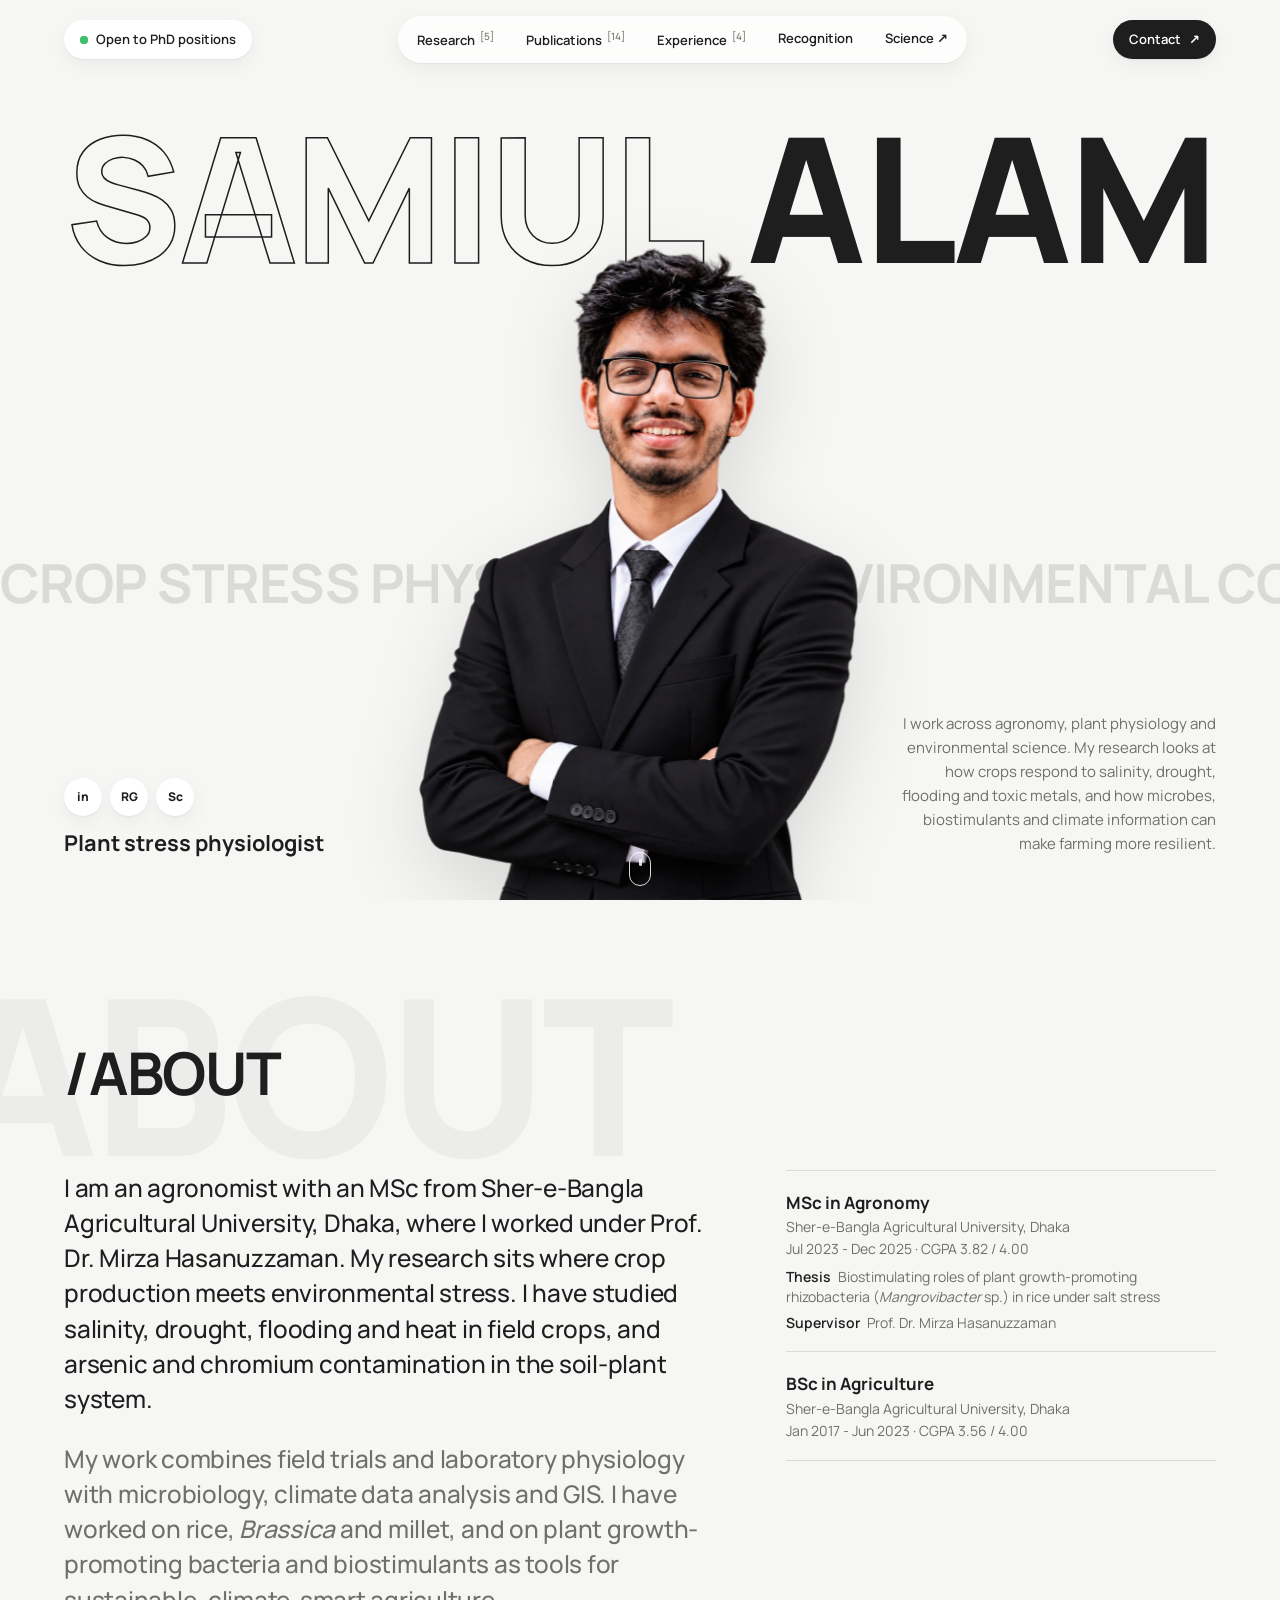
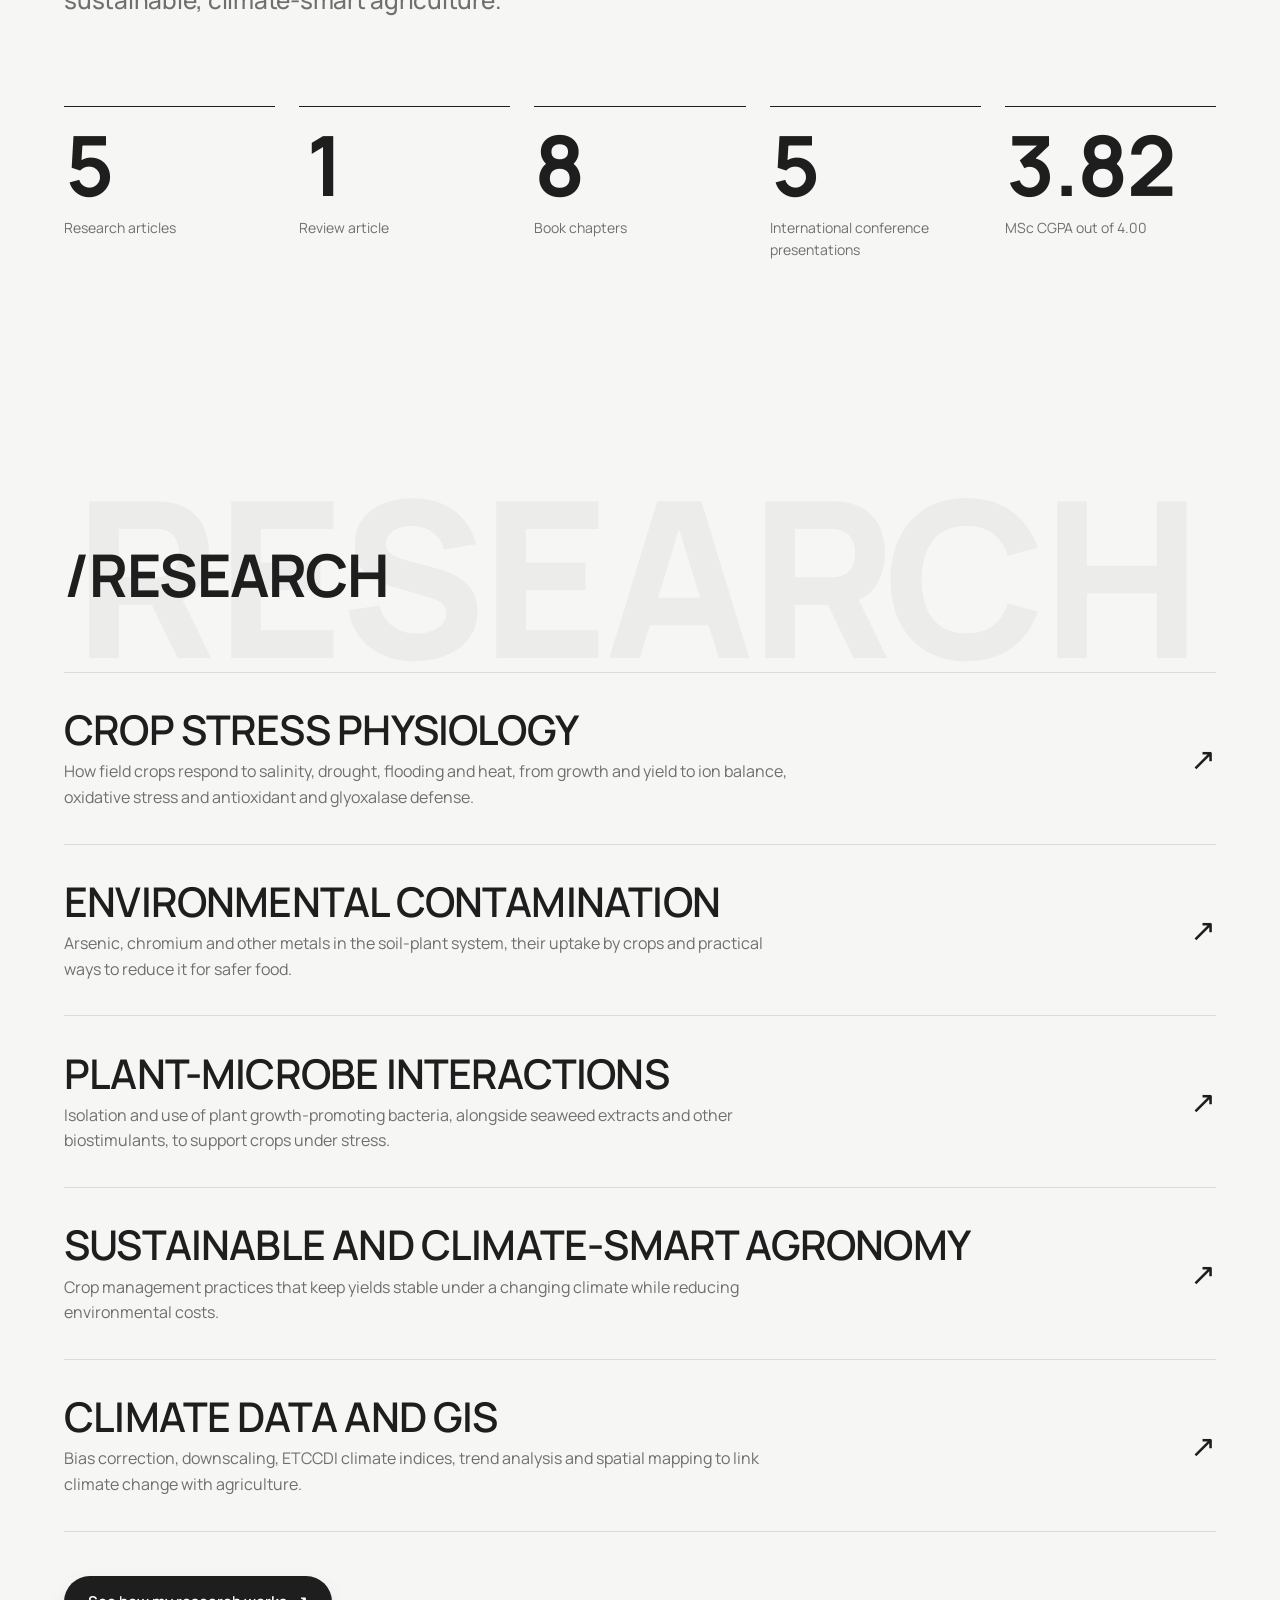
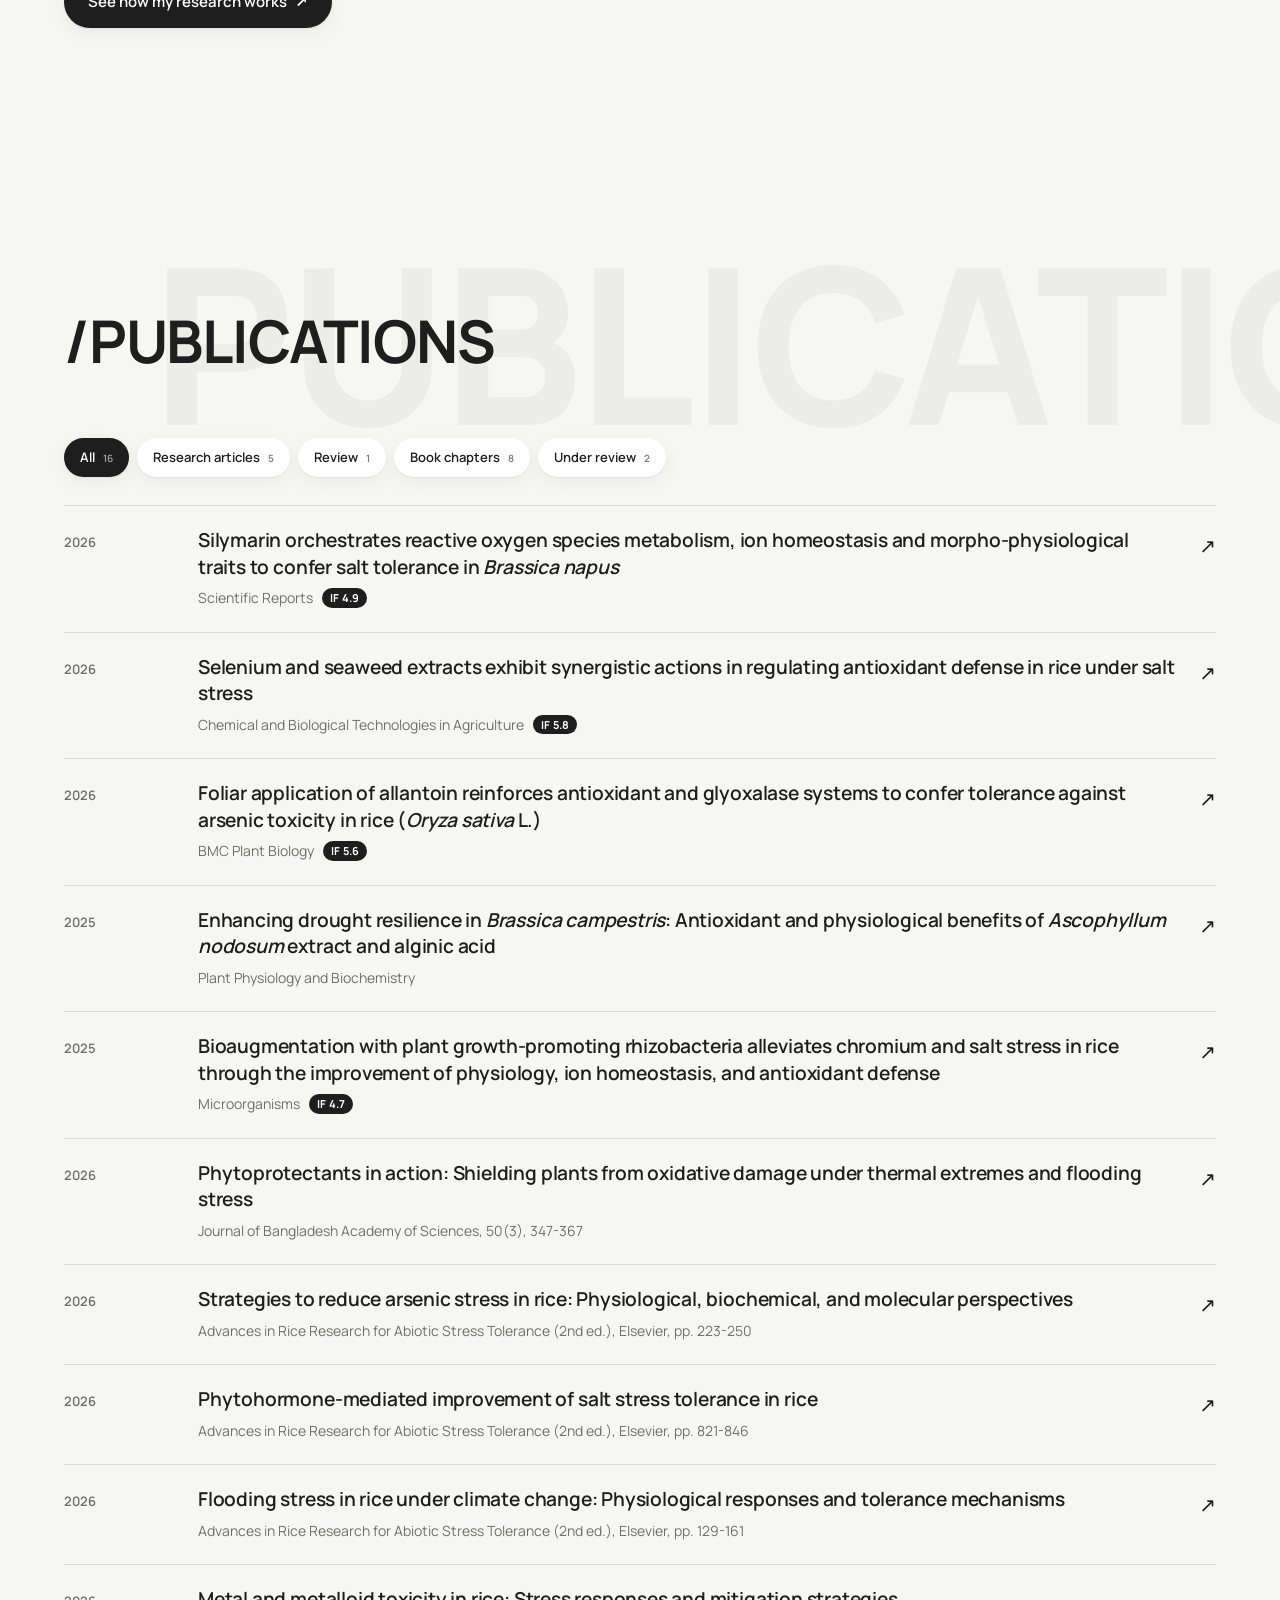
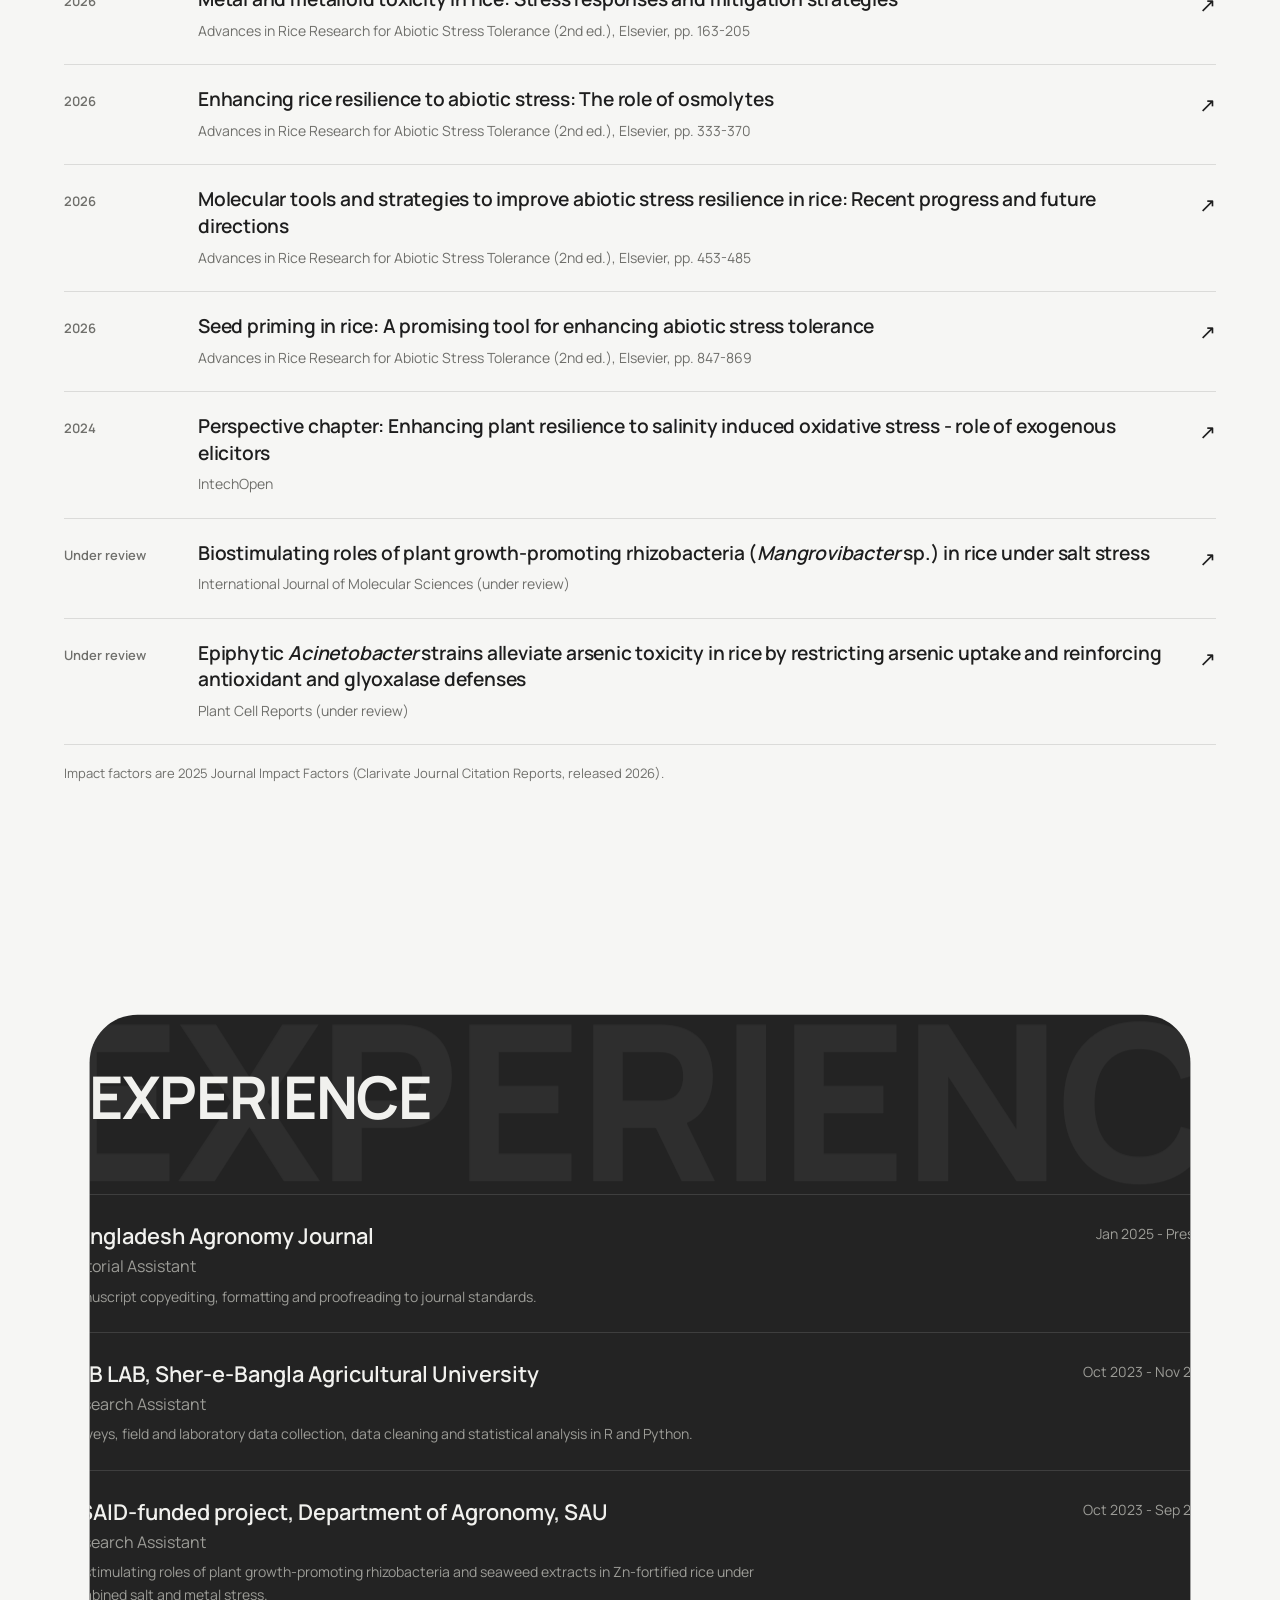
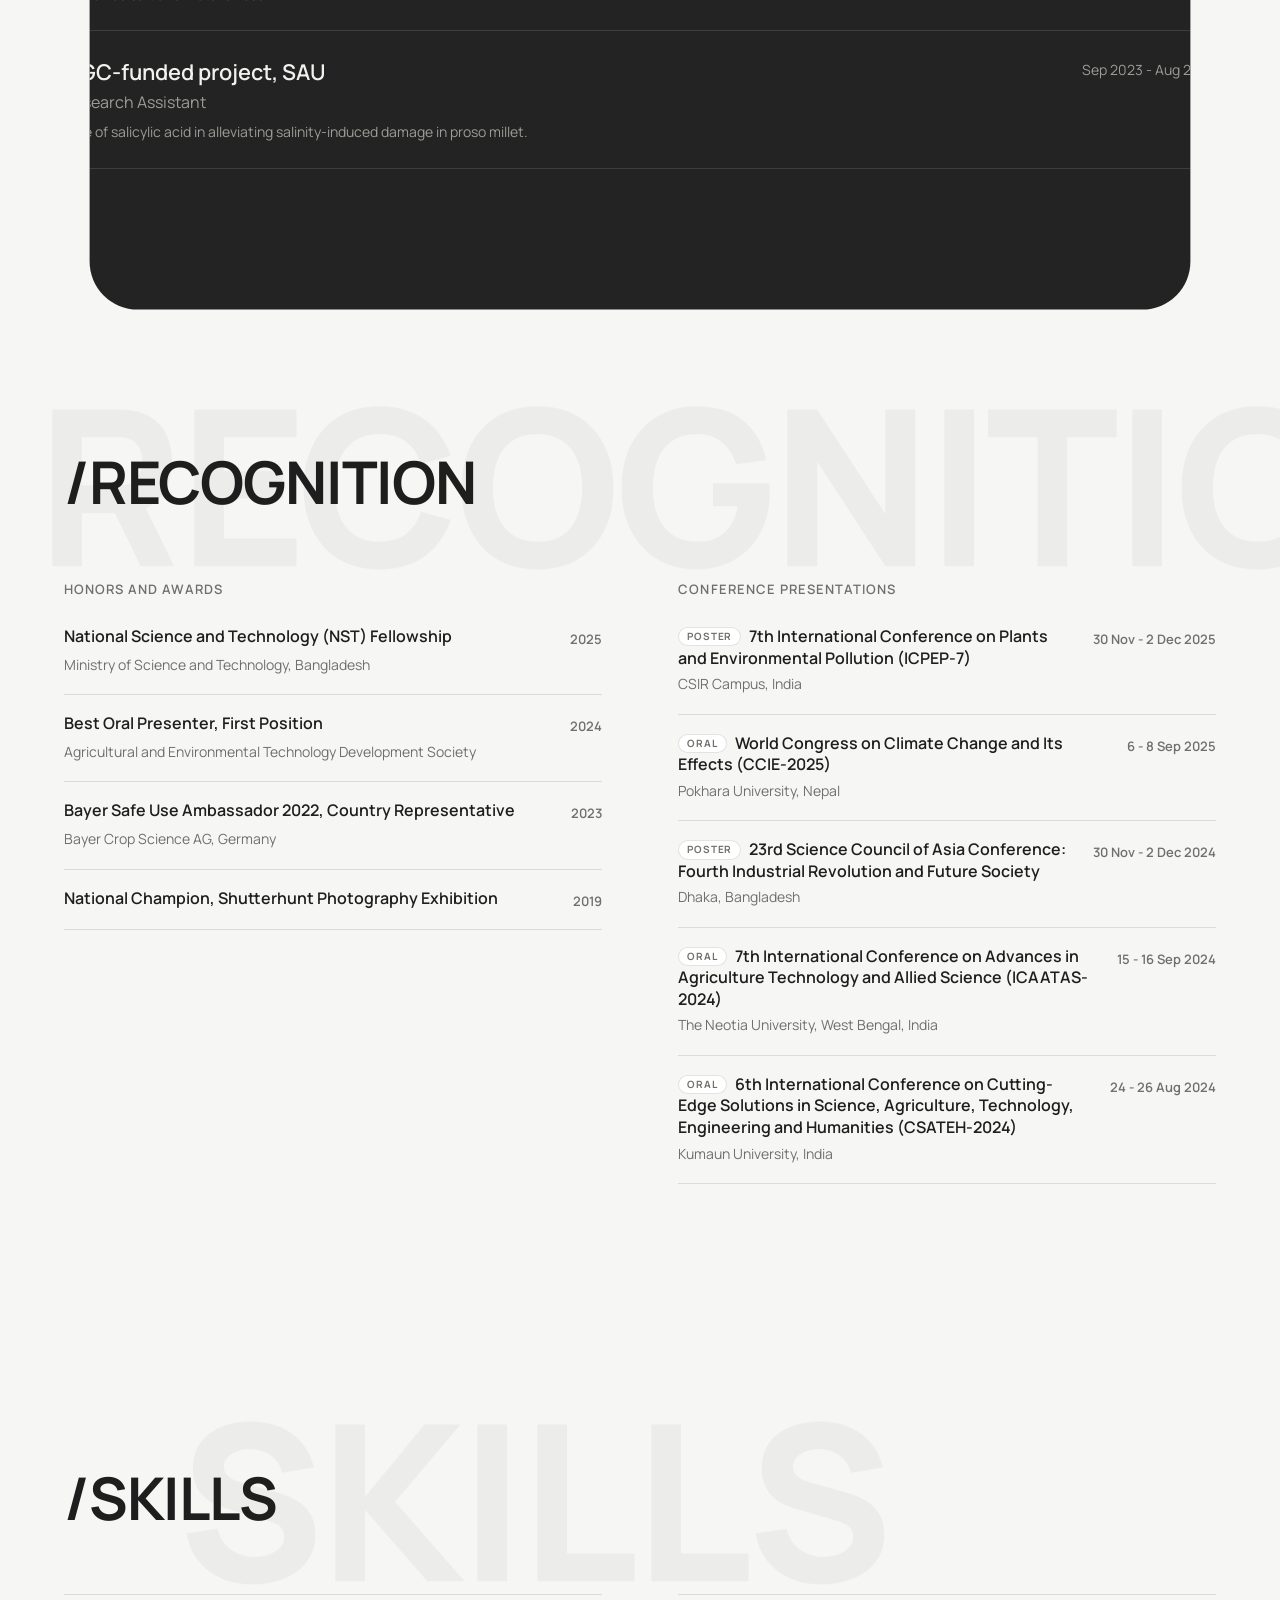
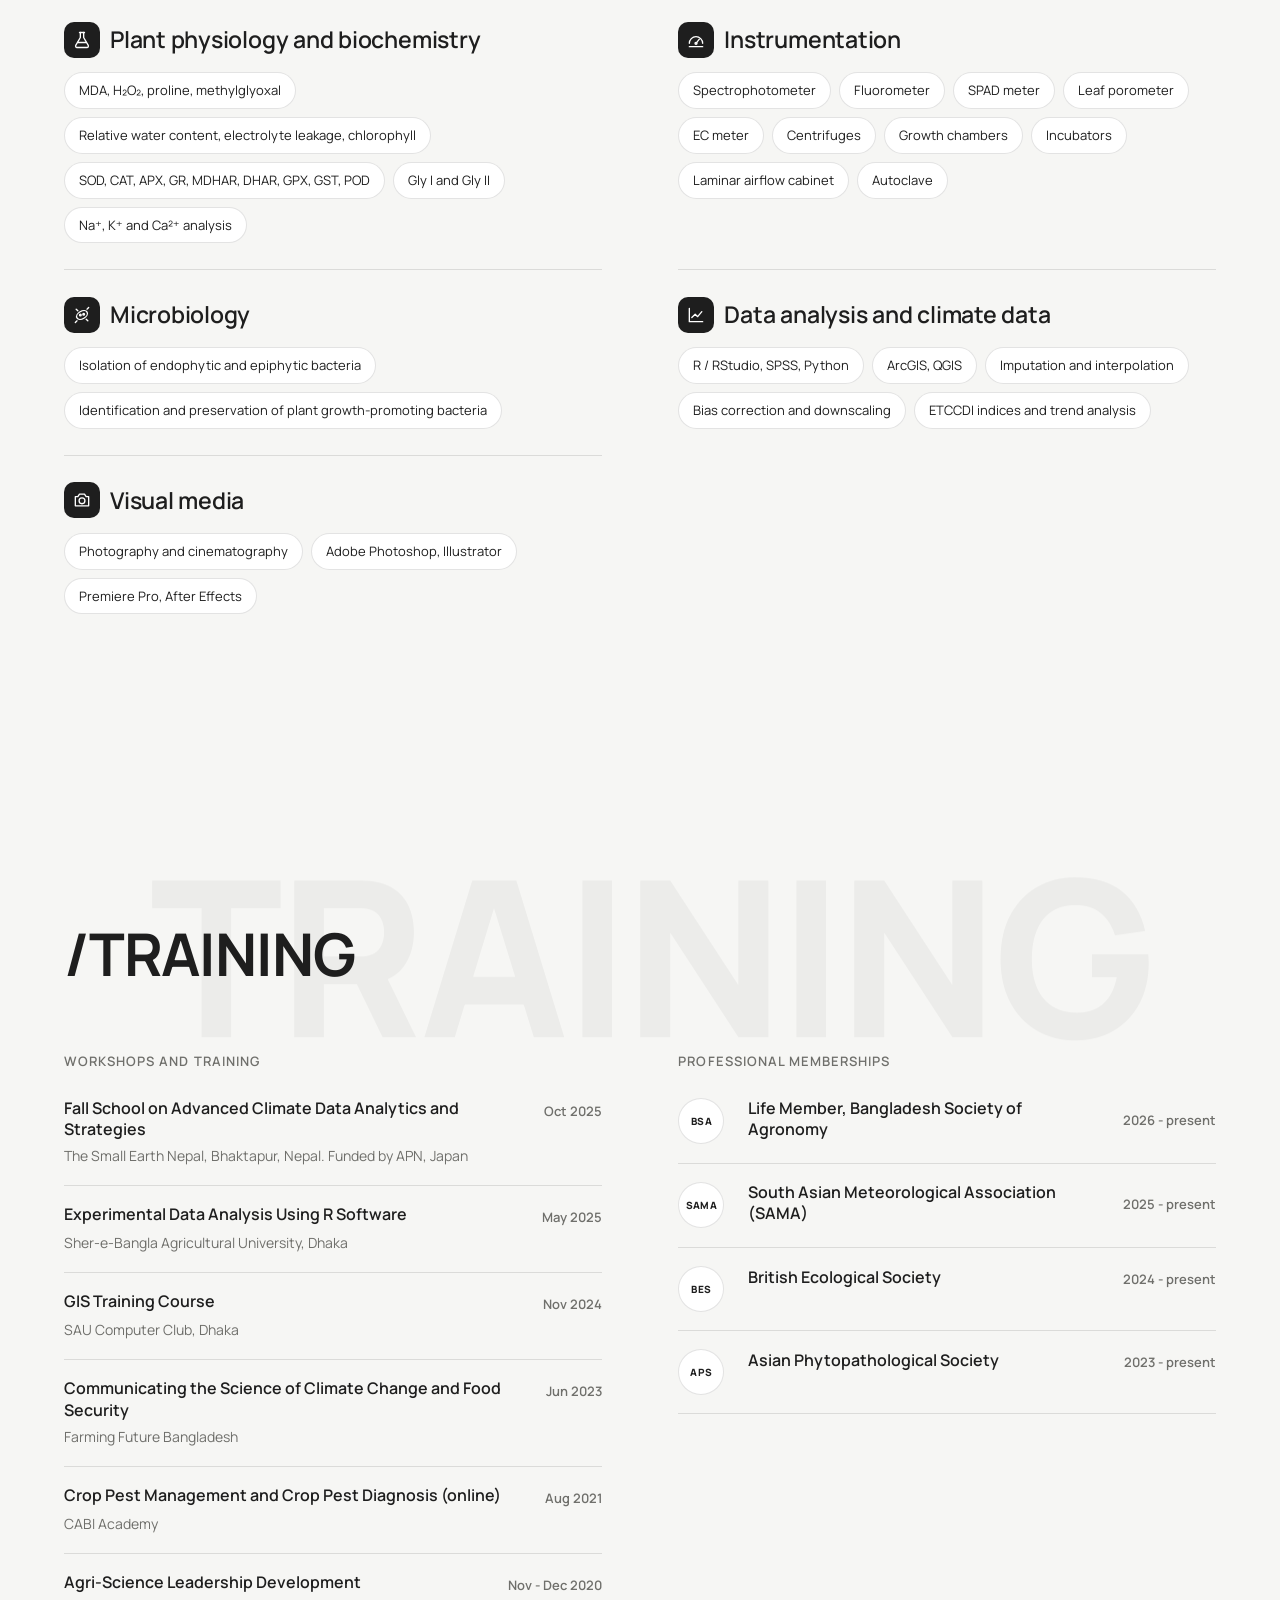
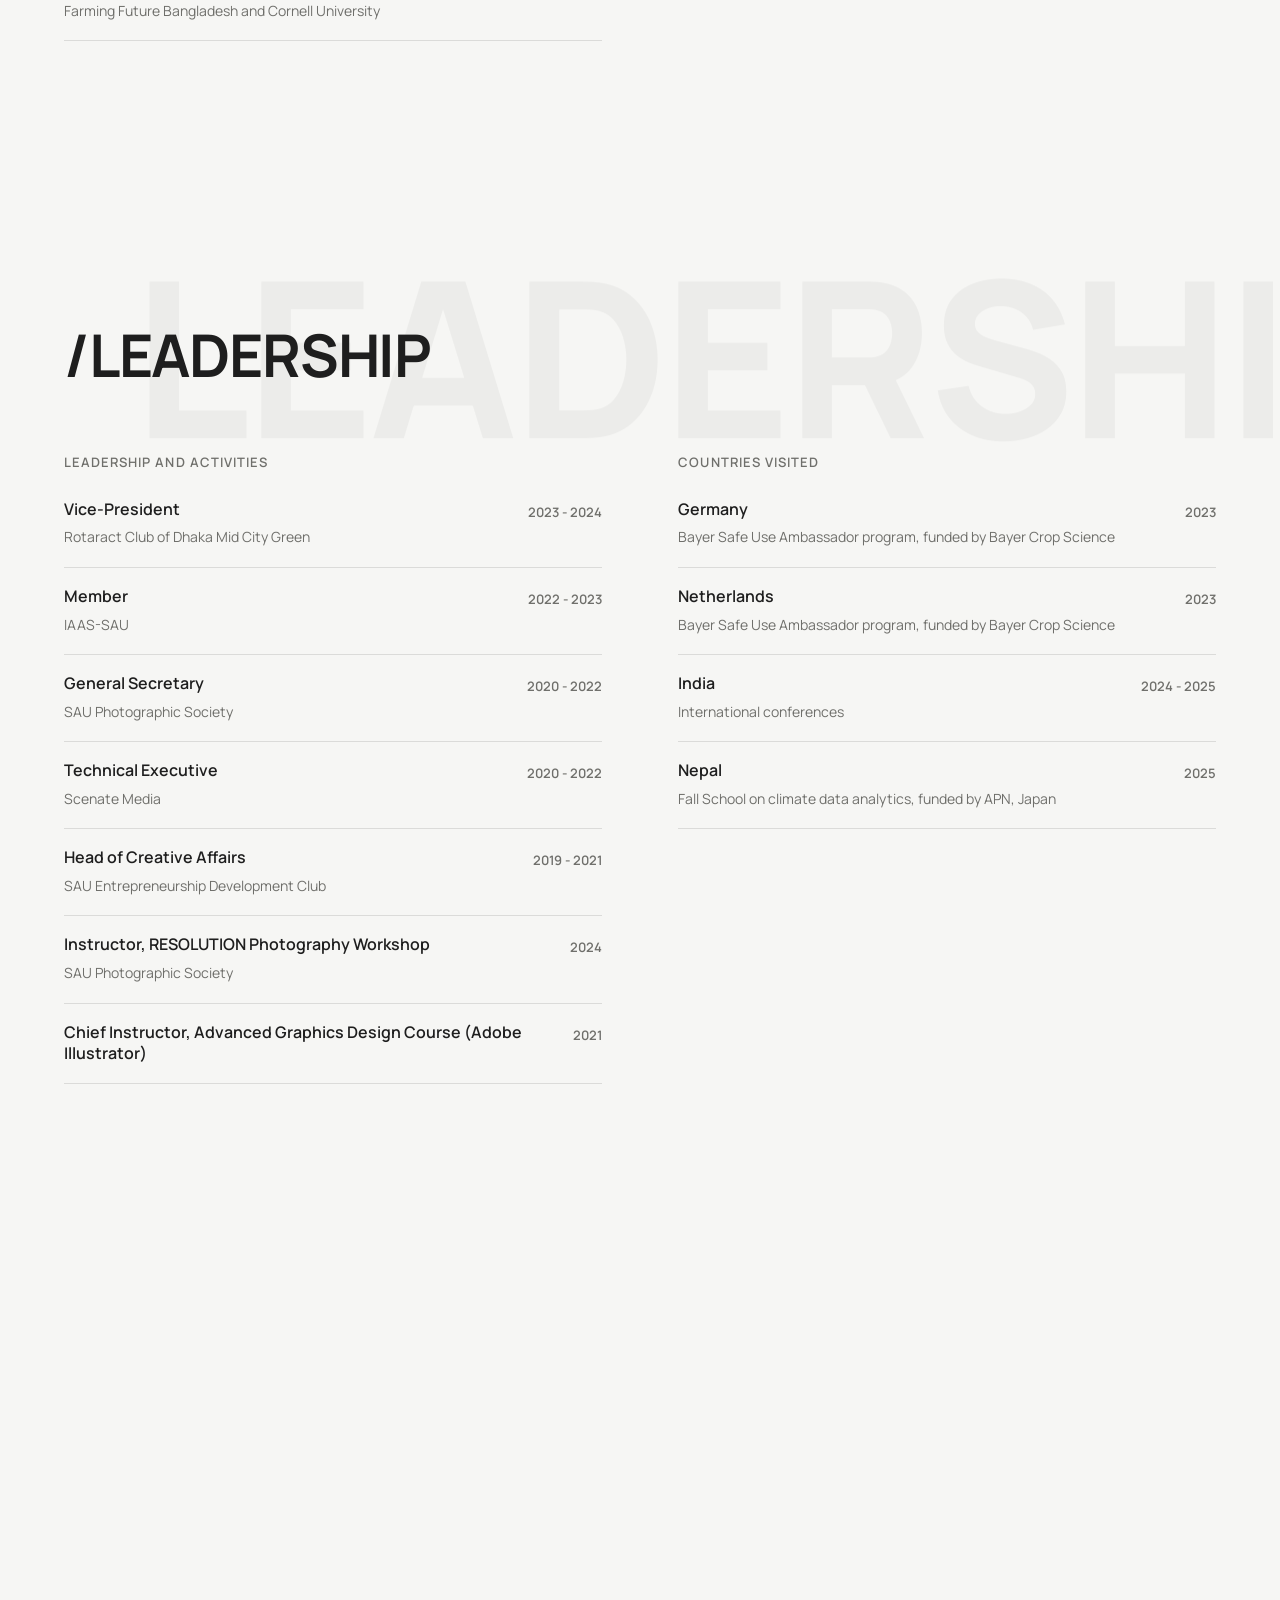
==== commit d9ba8f20: "Add Science page with animated research mechanism sketches samiulalam.site/science shows seven studi" ====
--- a/index.html
+++ b/index.html
@@ -12,7 +12,7 @@
 <link rel="preconnect" href="https://fonts.googleapis.com">
 <link rel="preconnect" href="https://fonts.gstatic.com" crossorigin>
 <link href="https://fonts.googleapis.com/css2?family=Manrope:wght@400;500;600;700;800&display=swap" rel="stylesheet">
-<link rel="stylesheet" href="css/style.css?v=7">
+<link rel="stylesheet" href="css/style.css?v=8">
 </head>
 <body class="is-loading">
 
@@ -28,6 +28,7 @@
       <a href="#publications">Publications <sup data-count="publications"></sup></a>
       <a href="#experience">Experience <sup data-count="experience"></sup></a>
       <a href="#recognition">Recognition</a>
+      <a href="science/">Science <span aria-hidden="true">↗</span></a>
     </nav>
     <a class="pill pill--dark" href="#contact">Contact <span class="arrow" aria-hidden="true">↗</span></a>
   </header>
@@ -65,6 +66,7 @@
     <section class="section" id="research">
       <div class="heading"><span class="ghost" aria-hidden="true">Research</span><h2>/Research</h2></div>
       <div class="rows" id="researchRows"></div>
+      <a class="pill pill--dark pill--lg science-cta reveal" href="science/">See how my research works <span class="arrow" aria-hidden="true">↗</span></a>
     </section>
 
     <!-- PUBLICATIONS -->
@@ -151,7 +153,7 @@
   </div>
 </div>
 
-<script src="data/content.js?v=7"></script>
-<script src="js/main.js?v=7"></script>
+<script src="data/content.js?v=8"></script>
+<script src="js/main.js?v=8"></script>
 </body>
 </html>
--- a/css/style.css
+++ b/css/style.css
@@ -279,6 +279,8 @@
 .skill__icon svg { width: 20px; height: 20px; }
 .contact__email a { color: inherit; text-decoration: none; }
 
+.science-cta { margin-top: clamp(28px, 4vw, 44px); }
+
 /* ---------- responsive ---------- */
 @media (max-width: 900px) {
   .nav { display: none; }
